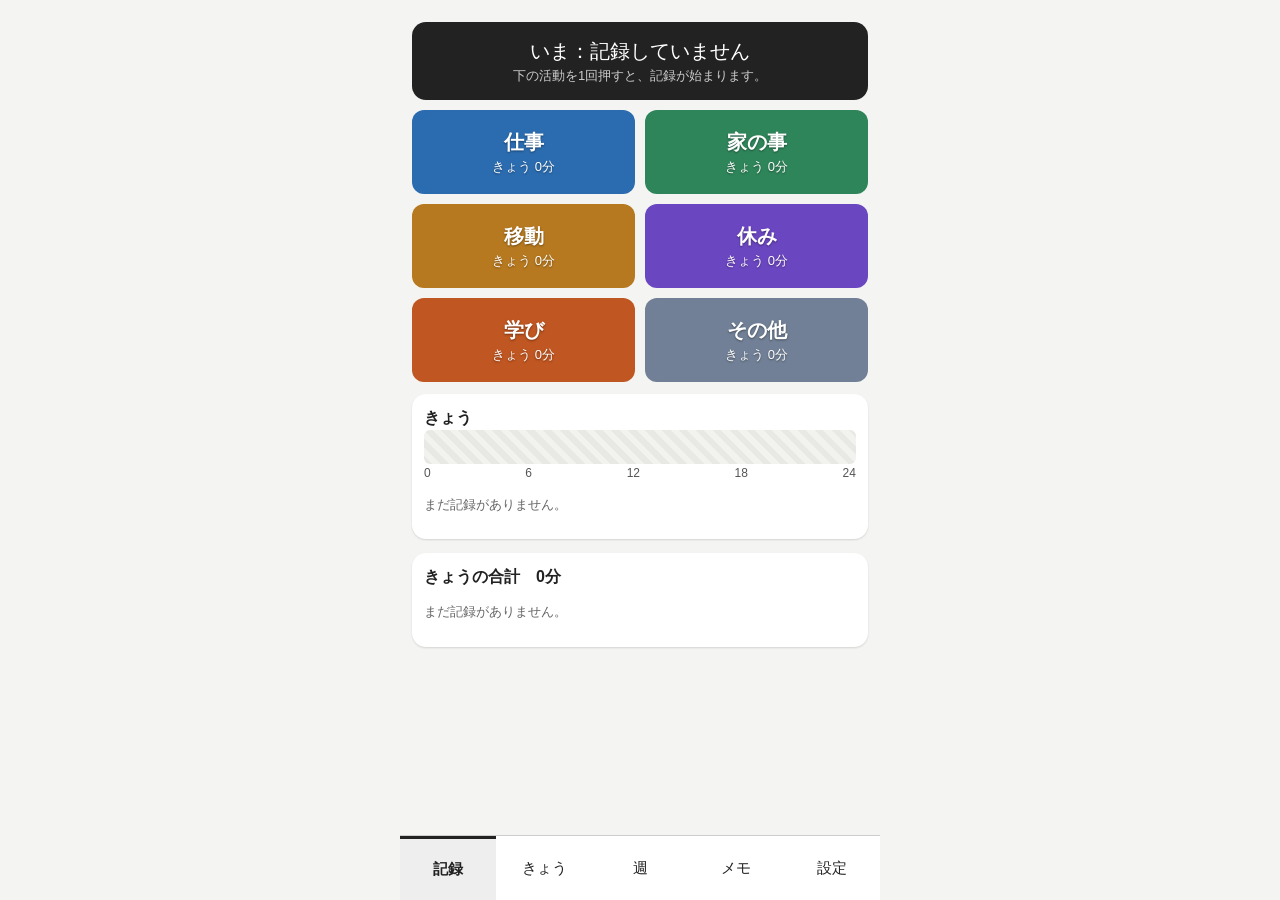
==== jikan/index.html @ c3a6380f "Add files via upload" ====
<!doctype html>
<html lang="ja"><head><meta charset="utf-8">
<meta name="viewport" content="width=device-width,initial-scale=1,viewport-fit=cover">
<title>時間の記録</title>
<link rel="manifest" href="manifest.webmanifest"><meta name="theme-color" content="#222222"><link rel="icon" href="icon.svg" type="image/svg+xml"><link rel="apple-touch-icon" href="icon-192.png"><meta name="apple-mobile-web-app-capable" content="yes"><meta name="mobile-web-app-capable" content="yes">
<style>
*{box-sizing:border-box}
body{margin:0;font:16px/1.5 -apple-system,"Hiragino Sans",sans-serif;background:#f4f4f2;color:#222}
#app{max-width:480px;margin:0 auto;min-height:100vh;padding:12px 12px 100px}
h2{font-size:18px;margin:8px 0}
.card{background:#fff;border-radius:14px;padding:12px;margin:10px 0;box-shadow:0 1px 2px #0002}
.now{background:#222;color:#fff;border-radius:14px;padding:14px;margin:10px 0;text-align:center}
.now .big{font-size:40px;font-variant-numeric:tabular-nums;font-weight:700;letter-spacing:1px}
.now .nm{font-size:20px}
.grid{display:grid;grid-template-columns:1fr 1fr;gap:10px}
button{font:inherit;min-height:48px;border:0;border-radius:12px;padding:8px 12px;background:#e4e4e0;color:#222}
.act{min-height:84px;font-size:20px;font-weight:700;color:#fff;border:4px solid transparent;text-shadow:0 1px 2px #0006}
.act.on{border-color:#222;outline:3px solid #fff;outline-offset:-7px}
.act small{display:block;font-size:13px;font-weight:400}
.stop{background:#c0392b;color:#fff;font-weight:700;width:100%;margin-top:8px}
.chip{display:inline-block;width:14px;height:14px;border-radius:4px;vertical-align:-2px;margin-right:6px}
.tabs{position:fixed;left:0;right:0;bottom:0;background:#fff;border-top:1px solid #ccc;display:flex;max-width:480px;margin:0 auto}
.tabs button{flex:1;border-radius:0;background:none;min-height:64px;font-size:15px;padding-bottom:max(8px,env(safe-area-inset-bottom))}
.tabs button.cur{font-weight:700;border-top:3px solid #222;background:#eee}
input,textarea,select{font:inherit;width:100%;padding:10px;border:1px solid #aaa;border-radius:10px;background:#fff}
textarea{min-height:110px}
.bar24{position:relative;height:34px;background:repeating-linear-gradient(45deg,#e8e8e4,#e8e8e4 6px,#f2f2ef 6px,#f2f2ef 12px);border-radius:6px;overflow:hidden}
.bar24 i{position:absolute;top:0;bottom:0}
.ticks{display:flex;justify-content:space-between;font-size:12px;color:#555}
.row{display:flex;align-items:center;gap:8px;margin:6px 0;font-size:15px}
.row .nm{width:84px;flex:none}
.row .tr{flex:1;background:#eee;height:16px;border-radius:4px}
.row .tr b{display:block;height:100%;border-radius:4px}
.row .tm{width:104px;white-space:nowrap;text-align:right;flex:none;font-variant-numeric:tabular-nums}
.week{display:flex;gap:6px;align-items:flex-end;height:180px}
.week .d{flex:1;display:flex;flex-direction:column;justify-content:flex-end;height:100%;text-align:center;font-size:12px}
.week .st{display:flex;flex-direction:column-reverse;border-radius:4px;overflow:hidden}
.item{padding:8px 0;border-bottom:1px solid #eee;font-size:15px}
.item .n{color:#555;font-size:14px}
.warn{background:#fff3cd;border:1px solid #e0b000;border-radius:12px;padding:10px;margin:10px 0}
.alarm{background:#c0392b;color:#fff;border-radius:12px;padding:12px;margin:10px 0;font-weight:700}
.sm{min-height:44px;font-size:15px;padding:8px 14px}
.flex{display:flex;gap:8px;align-items:center}
.muted{color:#666;font-size:13px}
</style></head><body><div id="app"></div>
<script>
/* ===== 計算（純粋関数）：ここから ===== */
var COLORS=['#2b6cb0','#2f855a','#b7791f','#6b46c1','#c05621','#718096','#b83280','#0987a0'];
function dayStart(ms){var d=new Date(ms);return new Date(d.getFullYear(),d.getMonth(),d.getDate()).getTime();}
function dayEnd(ms){var d=new Date(ms);return new Date(d.getFullYear(),d.getMonth(),d.getDate()+1).getTime();}
function running(st){for(var i=0;i<st.entries.length;i++)if(st.entries[i].end==null)return st.entries[i];return null;}
function uid(){return Math.random().toString(36).slice(2,9);}
/* 押した時：動いているものがあれば止める。同じ活動なら止めるだけ。違えば切り替える */
function pressAct(st,actId,now){
  var r=running(st);
  if(r){r.end=Math.max(now,r.start);st.timer=null;}
  if(r&&r.act===actId)return st;
  st.entries.push({id:uid(),act:actId,start:now,end:null,note:''});
  return st;
}
function stopNow(st,now){var r=running(st);if(r){r.end=Math.max(now,r.start);}st.timer=null;return st;}
/* ある日の範囲[ds,de)に切り取った長さ（動いている物は now まで） */
function clipMs(e,ds,de,now){var s=Math.max(e.start,ds),t=Math.min(e.end==null?now:e.end,de,now);return Math.max(0,t-s);}
function totalsForDay(entries,ds,now){var de=dayEnd(ds),o={};entries.forEach(function(e){var m=clipMs(e,ds,de,now);if(m>0)o[e.act]=(o[e.act]||0)+m;});return o;}
function segsForDay(entries,ds,now){var de=dayEnd(ds),a=[];entries.forEach(function(e){var s=Math.max(e.start,ds),t=Math.min(e.end==null?now:e.end,de,now);if(t>s)a.push({act:e.act,s:s,t:t,id:e.id});});return a;}
/* 直す：終わり>始まり・未来にしない・ほかの記録と重ならない */
function validateEdit(entries,id,start,end,now){
  if(!(start>=0)||!(end>=0))return '時刻が読めません';
  if(end<=start)return '終わりは、始まりより後にしてください';
  if(end>now)return '未来の時刻にはできません';
  for(var i=0;i<entries.length;i++){var e=entries[i];if(e.id===id)continue;var s2=e.start,t2=e.end==null?now:e.end;if(start<t2&&end>s2)return 'ほかの記録と重なっています';}
  return null;
}
function fmtHMS(ms){ms=Math.max(0,Math.floor(ms/1000));var h=Math.floor(ms/3600),m=Math.floor(ms%3600/60),s=ms%60;return p2(h)+':'+p2(m)+':'+p2(s);}
function p2(n){return (n<10?'0':'')+n;}
function fmtHM(ms){var m=Math.floor(ms/60000),h=Math.floor(m/60);return h>0?h+'時間'+p2(m%60)+'分':m+'分';}
function csvEsc(s){s=String(s==null?'':s);return /[",\n]/.test(s)?'"'+s.replace(/"/g,'""')+'"':s;}
function backupText(st,now){return JSON.stringify({app:'jikan_no_kiroku',version:1,savedAt:now,data:st});}
function parseBackup(text){var j;try{j=JSON.parse(text);}catch(e){return{ok:false,error:'ファイルが読めません'};}
  var d=j&&j.app==='jikan_no_kiroku'?j.data:null;if(!d||!Array.isArray(d.acts)||!Array.isArray(d.entries))return{ok:false,error:'この控えの形ではありません'};
  for(var i=0;i<d.entries.length;i++){var e=d.entries[i];if(!e||typeof e.start!=='number'||!(e.end==null||typeof e.end==='number')||typeof e.act!=='string')return{ok:false,error:'記録の中に読めない行があります'};}
  for(var k=0;k<d.acts.length;k++){if(!d.acts[k]||typeof d.acts[k].id!=='string'||typeof d.acts[k].name!=='string')return{ok:false,error:'活動の中に読めない行があります'};}
  return{ok:true,state:{acts:d.acts,entries:d.entries,dayNotes:d.dayNotes&&typeof d.dayNotes==='object'?d.dayNotes:{},timer:null}};}
/* 時間が来ているか。来ていれば、何分前かを返す（画面を閉じて戻った時用） */
function timerDue(st,now){if(!st.timer||now<st.timer.fireAt)return null;return{lateMin:Math.floor((now-st.timer.fireAt)/60000)};}
function topN(tot,n){return Object.keys(tot).sort(function(a,b){return tot[b]-tot[a];}).slice(0,n);}
/* ===== 計算：ここまで ===== */

if(typeof document!=='undefined'){
var demo=/[?&]demo=1/.test(location.search);
var KEY=demo?'jikan_demo_v1':'jikan_v1';
var DEF_ACTS=[['仕事',0],['家の事',1],['移動',2],['休み',3],['学び',4],['その他',5]].map(function(a,i){return{id:'a'+i,name:a[0],color:COLORS[a[1]]};});
var st,tab='main',editId=null,delAsk=false,alarm=false,alarmMsg='',pendingBk=null,memoDay=null,setMsg='',csvText='';
function load(){try{var j=JSON.parse(localStorage.getItem(KEY));if(j&&j.acts&&j.entries){j.dayNotes=j.dayNotes||{};return j;}}catch(e){}return null;}
function save(){try{localStorage.setItem(KEY,JSON.stringify(st));}catch(e){}}
function makeDemo(){
  var now=Date.now(),s={acts:JSON.parse(JSON.stringify(DEF_ACTS)),entries:[],dayNotes:{},timer:null};
  var plan=[[6.5,7.3,'a2'],[7.3,8,'a1'],[8,12,'a0'],[12,12.7,'a3'],[12.7,17.5,'a0'],[17.5,18.3,'a2'],[18.3,19.5,'a1'],[19.5,20.3,'a4'],[20.3,21.5,'a3'],[21.5,22,'a5']];
  for(var d=6;d>=0;d--){var ds=dayStart(now-d*86400000+(d>0?3600000:0));
    plan.forEach(function(p,i){var sh=p[0]+((d*7+i*3)%5)*0.05,eh=p[1];var a=new Date(ds);var s0=new Date(a.getFullYear(),a.getMonth(),a.getDate(),0,Math.round(sh*60)).getTime(),e0=new Date(a.getFullYear(),a.getMonth(),a.getDate(),0,Math.round(eh*60)).getTime();
      if(s0>=now)return;var ent={id:uid(),act:p[2],start:s0,end:e0,note:''};
      if(p[2]==='a4')ent.note='英語の動画';if(p[2]==='a0'&&i===2)ent.note='午前の作業';
      if(e0>=now){ent.end=null;}s.entries.push(ent);});}
  s.dayNotes[ymd(now)]='見本のメモ：夜は早めに休む。';return s;}
function ymd(ms){var d=new Date(ms);return d.getFullYear()+'-'+p2(d.getMonth()+1)+'-'+p2(d.getDate());}
function act(id){for(var i=0;i<st.acts.length;i++)if(st.acts[i].id===id)return st.acts[i];return{id:id,name:'（消した活動）',color:'#999'};}
function esc(s){return String(s==null?'':s).replace(/[&<>"']/g,function(c){return{'&':'&amp;','<':'&lt;','>':'&gt;','"':'&quot;',"'":'&#39;'}[c];});}
function hm(ms){var d=new Date(ms);return p2(d.getHours())+':'+p2(d.getMinutes());}
function dtl(ms){var d=new Date(ms);return ymd(ms)+'T'+hm(ms);}

function rowsHtml(tot){var ids=Object.keys(tot).sort(function(a,b){return tot[b]-tot[a];});if(!ids.length)return '<p class="muted">まだ記録がありません。</p>';var mx=tot[ids[0]];
  return ids.map(function(id){var a=act(id);return '<div class="row"><span class="nm"><i class="chip" style="background:'+a.color+'"></i>'+esc(a.name)+'</span><span class="tr"><b style="width:'+Math.max(2,tot[id]/mx*100)+'%;background:'+a.color+'"></b></span><span class="tm">'+fmtHM(tot[id])+'</span></div>';}).join('');}

function barHtml(segs,ds,span){return '<div class="bar24">'+segs.map(function(g){return '<i style="left:'+(g.s-ds)/span*100+'%;width:'+(g.t-g.s)/span*100+'%;background:'+act(g.act).color+'"></i>';}).join('')+'</div><div class="ticks"><span>0</span><span>6</span><span>12</span><span>18</span><span>24</span></div>';}
function miniToday(now,ds,tot){var segs=segsForDay(st.entries,ds,now),ids=topN(tot,3),mx=ids.length?tot[ids[0]]:1;
  return '<div class="card" style="margin-top:12px"><b>きょう</b>'+barHtml(segs,ds,dayEnd(ds)-ds)+(ids.length?ids.map(function(id){var a=act(id);return '<div class="row"><span class="nm"><i class="chip" style="background:'+a.color+'"></i>'+esc(a.name)+'</span><span class="tr"><b style="width:'+Math.max(2,tot[id]/mx*100)+'%;background:'+a.color+'"></b></span><span class="tm">'+fmtHM(tot[id])+'</span></div>';}).join(''):'<p class="muted">まだ記録がありません。</p>')+'</div>';}
function vMain(now){
  var r=running(st),h='';
  if(alarm)h+='<div class="alarm">'+(alarmMsg||'知らせの時間です。')+'<button class="sm" data-do="ack">とじる</button></div>';

  var ds=dayStart(now),tot=totalsForDay(st.entries,ds,now);
  var GH='<div class="grid">'+st.acts.map(function(a){var on=r&&r.act===a.id,t=tot[a.id]||0;return '<button class="act'+(on?' on':'')+'" style="background:'+a.color+'" data-do="press" data-id="'+a.id+'">'+esc(a.name)+(on?' ●':'')+'<small>きょう '+fmtHM(t)+'</small></button>';}).join('')+'</div>';
  if(r){var a=act(r.act);
    h+='<div class="now"><div class="nm">いま：'+esc(a.name)+'</div><div class="big" id="clock">'+fmtHMS(now-r.start)+'</div><div class="muted" style="color:#ccc">'+hm(r.start)+' から</div><button class="stop" data-do="stop">止める</button></div>';
    if(now-r.start>8*3600000)h+='<div class="warn"><b>まだ動いています。いつ終わりましたか？</b><input id="fend" type="datetime-local" value="'+dtl(now)+'" style="margin:8px 0"><div id="ferr" style="color:#c0392b"></div><button class="sm" data-do="fixend" data-id="'+r.id+'" style="background:#222;color:#fff">この時刻で止める</button> <button class="sm" data-do="edit" data-id="'+r.id+'">くわしく直す</button></div>';
  }else h+='<div class="now"><div class="nm">いま：記録していません</div><div class="muted" style="color:#ccc">下の活動を1回押すと、記録が始まります。</div></div>';
  h+=GH+miniToday(now,ds,tot);
  if(r){
    h+='<div class="card"><b>ひとこと</b><input id="enote" maxlength="80" value="'+esc(r.note)+'" placeholder="いまの記録に1行のメモ"></div>';
    h+='<div class="card"><b>タイマー</b>'+(st.timer&&st.timer.entryId===r.id?'<p>'+hm(st.timer.fireAt)+' に知らせます（あと '+fmtHM(st.timer.fireAt-now)+'） <button class="sm" data-do="tclear">やめる</button></p>':'<p class="muted">◯分たったら知らせる</p>')+
      '<div class="flex"><button class="sm" data-do="tset" data-m="15">15分</button><button class="sm" data-do="tset" data-m="25">25分</button><button class="sm" data-do="tset" data-m="50">50分</button></div><div class="flex" style="margin-top:8px"><input id="tmin" type="number" min="1" max="600" inputmode="numeric" placeholder="分" style="width:90px"><button class="sm" data-do="tcustom">分で知らせる</button></div></div>';
  }
  var sum=0;for(var k in tot)sum+=tot[k];
  h+='<div class="card" style="margin-top:14px"><b>きょうの合計　'+fmtHM(sum)+'</b>'+rowsHtml(tot)+'</div>';return h;}

function vToday(now){
  var ds=dayStart(now),tot=totalsForDay(st.entries,ds,now),segs=segsForDay(st.entries,ds,now),span=dayEnd(ds)-ds;
  var h='<h2>きょう　'+ymd(now)+'</h2><div class="card"><div class="bar24">'+segs.map(function(g){return '<i style="left:'+(g.s-ds)/span*100+'%;width:'+(g.t-g.s)/span*100+'%;background:'+act(g.act).color+'" title="'+esc(act(g.act).name)+'"></i>';}).join('')+'</div><div class="ticks"><span>0</span><span>6</span><span>12</span><span>18</span><span>24</span></div><p class="muted">しま模様の所＝記録なし</p>';
  var rec=0;for(var k in tot)rec+=tot[k];var passed=now-ds;
  h+=rowsHtml(tot)+'<div class="row"><span class="nm"><i class="chip" style="background:#ddd"></i>記録なし</span><span class="tr"></span><span class="tm">'+fmtHM(Math.max(0,passed-rec))+'</span></div></div>';
  var dn=st.dayNotes[ymd(now)];if(dn)h+='<div class="card"><b>きょうのメモ</b><div>'+esc(dn).replace(/\n/g,'<br>')+'</div></div>';
  var list=st.entries.filter(function(e){return clipMs(e,ds,dayEnd(ds),now)>0||(e.end==null&&e.start<dayEnd(ds));}).sort(function(a,b){return a.start-b.start;});
  h+='<div class="card"><b>きょうの記録（時刻の順）</b>'+(list.length?list.map(function(e){var a=act(e.act);return '<div class="item"><i class="chip" style="background:'+a.color+'"></i><b>'+esc(a.name)+'</b>　'+hm(e.start)+'〜'+(e.end==null?'いま':hm(e.end))+'　'+fmtHM((e.end==null?now:e.end)-e.start)+(e.note?'<div class="n">メモ：'+esc(e.note)+'</div>':'')+' <button class="sm" data-do="edit" data-id="'+e.id+'">直す</button></div>';}).join(''):'<p class="muted">まだありません。</p>')+'</div>';
  return h;}

function vWeek(now){
  var days=[],mx=3600000,all={};
  for(var i=6;i>=0;i--){var ds=dayStart(dayStart(now)-i*86400000+43200000);var t=totalsForDay(st.entries,ds,now),s=0;for(var k in t){s+=t[k];all[k]=(all[k]||0)+t[k];}mx=Math.max(mx,s);days.push({ds:ds,t:t,s:s});}
  var h='<h2>この7日間</h2><div class="card"><div class="week">'+days.map(function(d){var segs=st.acts.map(function(a){var v=d.t[a.id]||0;return v?'<div style="height:'+(v/mx*130)+'px;background:'+a.color+'" title="'+esc(a.name)+'"></div>':'';}).join('');
    var w=['日','月','火','水','木','金','土'][new Date(d.ds).getDay()];return '<div class="d"><div>'+(d.s?Math.round(d.s/360000)/10+'h':'-')+'</div><div class="st">'+segs+'</div><div>'+w+'</div></div>';}).join('')+'</div></div>';
  var sum=0;for(var k2 in all)sum+=all[k2];
  h+='<div class="card"><b>7日の合計　'+fmtHM(sum)+'</b>'+rowsHtml(all)+'</div>';return h;}

function vMemo(now){
  if(!memoDay)memoDay=dayStart(now);var key=ymd(memoDay);
  return '<h2>日ごとのメモ</h2><div class="card"><div class="flex"><button class="sm" data-do="mprev">◀</button><b style="flex:1;text-align:center">'+key+(memoDay===dayStart(now)?'（きょう）':'')+'</b><button class="sm" data-do="mnext">▶</button></div><textarea id="dmemo" placeholder="この日の自由なメモ">'+esc(st.dayNotes[key]||'')+'</textarea><p class="muted">入力した字は、この端末の中に自動で残ります。</p></div>'+
   '<div class="card"><b>この日の記録のメモ</b>'+(function(){var l=st.entries.filter(function(e){return e.note&&e.start>=memoDay&&e.start<dayEnd(memoDay);}).sort(function(a,b){return a.start-b.start;});return l.length?l.map(function(e){return '<div class="item">'+hm(e.start)+' '+esc(act(e.act).name)+'<div class="n">'+esc(e.note)+'</div></div>';}).join(''):'<p class="muted">ありません。</p>';})()+'</div>';}

function vSet(now){
  var h='<h2>設定</h2><div class="card"><b>活動の名前と色</b>'+st.acts.map(function(a){return '<div class="flex" style="margin:6px 0"><input type="color" data-col="'+a.id+'" value="'+a.color+'" style="width:56px;padding:2px;height:44px"><input data-nm="'+a.id+'" maxlength="8" value="'+esc(a.name)+'"></div>';}).join('')+
   (st.acts.length<8?'<button data-do="addact">活動を足す</button>':'<p class="muted">8つまでです。</p>')+'</div>';
  h+='<div class="card"><b>書き出し（CSV）</b><div class="flex" style="margin-top:6px"><button class="sm" data-do="csv1">きょう</button><button class="sm" data-do="csv2">全部</button></div>'+(csvText?'<textarea id="csvbox" readonly>'+esc(csvText)+'</textarea><div class="flex" style="margin-top:6px"><button class="sm" data-do="csvfile">ファイルで保存</button><button class="sm" data-do="csvcopy">写す</button></div>':'')+'<p class="muted">'+esc(setMsg)+'</p></div>';
  h+='<div class="card"><b>控え（消えない為に）</b><p class="muted">全部を1つのファイルにします。週に1度くらい書き出してください。</p><div class="flex"><button class="sm" data-do="bk">控えを書き出す</button><button class="sm" data-do="bkpick">控えから戻す</button></div><input id="bkfile" type="file" accept=".json,application/json" style="display:none">'+(pendingBk?'<div class="warn"><b>いまの記録を、この控えで置き換えます。よいですか？</b><br><button class="sm" data-do="bkgo" style="background:#c0392b;color:#fff">置き換える</button> <button class="sm" data-do="bkno">やめる</button></div>':'')+'</div>';
  h+='<div class="card muted">記録はこの端末の中だけに残ります。外には送りません。'+(demo?'<br>いまは見本のデータです（本物の記録は別に持っています）。':'')+'</div>';return h;}

function vEdit(now){
  var e=null;st.entries.forEach(function(x){if(x.id===editId)e=x;});if(!e){editId=null;return '';}
  var end=e.end==null?now:e.end;
  return '<h2>記録を直す</h2><div class="card"><div>'+esc(act(e.act).name)+'</div><label>活動<select id="eact">'+st.acts.map(function(a){return '<option value="'+a.id+'"'+(a.id===e.act?' selected':'')+'>'+esc(a.name)+'</option>';}).join('')+'</select></label>'+
   '<label>始まり<input id="est" type="datetime-local" value="'+dtl(e.start)+'"></label><label>終わり'+(e.end==null?'（動いています。直すと止まります）':'')+'<input id="een" type="datetime-local" value="'+dtl(end)+'"></label><label>メモ<input id="eno" maxlength="80" value="'+esc(e.note)+'"></label><p id="eerr" style="color:#c0392b"></p>'+
   '<div class="flex"><button data-do="esave" style="flex:1;background:#222;color:#fff">保存</button><button data-do="ecancel" style="flex:1">もどる</button></div><div style="margin-top:12px">'+(delAsk?'<b>本当に消しますか？</b> <button class="sm" data-do="edel" style="background:#c0392b;color:#fff">消す</button> <button class="sm" data-do="edelno">やめる</button>':'<button class="sm" data-do="edelask">この記録を消す</button>')+'</div></div>';}

function render(){
  var now=Date.now(),a=document.getElementById('app');
  var body=editId?vEdit(now):(tab==='main'?vMain(now):tab==='today'?vToday(now):tab==='week'?vWeek(now):tab==='memo'?vMemo(now):vSet(now));
  var tabs=[['main','記録'],['today','きょう'],['week','週'],['memo','メモ'],['set','設定']];
  a.innerHTML=body+'<div class="tabs">'+tabs.map(function(t){return '<button data-do="tab" data-id="'+t[0]+'" class="'+(tab===t[0]&&!editId?'cur':'')+'">'+t[1]+'</button>';}).join('')+'</div>';}

function download(name,text,type){try{var b=new Blob([text],{type:type+';charset=utf-8'}),u=URL.createObjectURL(b),a=document.createElement('a');a.href=u;a.download=name;document.body.appendChild(a);a.click();document.body.removeChild(a);setTimeout(function(){URL.revokeObjectURL(u);},2000);}catch(e){setMsg='保存できませんでした。';}}
document.addEventListener('change',function(ev){var t=ev.target;if(t.id==='bkfile'&&t.files&&t.files[0]){var rd=new FileReader();rd.onload=function(){var pr=parseBackup(String(rd.result));if(pr.ok){pendingBk=String(rd.result);setMsg='';}else{pendingBk=null;setMsg=pr.error;}render();};rd.readAsText(t.files[0]);}});
function notify(msg){try{if('Notification' in window&&Notification.permission==='granted'){if(navigator.serviceWorker&&navigator.serviceWorker.ready){navigator.serviceWorker.ready.then(function(reg){reg.showNotification('時間の記録',{body:msg,tag:'jikan'});}).catch(function(){new Notification('時間の記録',{body:msg});});}else new Notification('時間の記録',{body:msg});}}catch(e){}}
function beep(){try{var c=new (window.AudioContext||window.webkitAudioContext)(),o=c.createOscillator();o.connect(c.destination);o.frequency.value=880;o.start();setTimeout(function(){o.stop();},600);}catch(e){}}
function csvFor(from,to,now){var rows=['日付,開始,終了,活動,分,メモ'];st.entries.slice().sort(function(a,b){return a.start-b.start;}).forEach(function(e){if(e.start<from||e.start>=to)return;var en=e.end==null?now:e.end;rows.push([ymd(e.start),hm(e.start),e.end==null?'':hm(e.end),act(e.act).name,Math.round((en-e.start)/60000),e.note].map(csvEsc).join(','));});return rows.join('\n');}
function setTimer(m){var r=running(st);if(!r||!(m>=1))return;st.timer={entryId:r.id,fireAt:Date.now()+m*60000};save();try{if('Notification' in window&&Notification.permission==='default')Notification.requestPermission();}catch(e){}render();}

document.addEventListener('click',function(ev){
  var b=ev.target.closest('[data-do]');if(!b)return;var d=b.dataset.do,id=b.dataset.id,now=Date.now();
  if(d==='tab'){tab=id;editId=null;delAsk=false;}
  else if(d==='press'){pressAct(st,id,now);save();}
  else if(d==='stop'){stopNow(st,now);save();}
  else if(d==='ack'){alarm=false;alarmMsg='';}
  else if(d==='fixend'){var rr=running(st),en2=new Date(document.getElementById('fend').value).getTime(),er2=rr?validateEdit(st.entries,rr.id,rr.start,en2,now):'';if(er2){document.getElementById('ferr').textContent=er2;return;}if(rr){rr.end=en2;st.timer=null;save();}}
  else if(d==='bk'){download('jikan_kiroku_hikae_'+ymd(now)+'.json',backupText(st,now),'application/json');setMsg='控えを書き出しました。';}
  else if(d==='csvfile'){download('jikan_kiroku_'+ymd(now)+'.csv','\ufeff'+csvText,'text/csv');setMsg='ファイルにしました。';}
  else if(d==='bkpick'){document.getElementById('bkfile').click();return;}
  else if(d==='bkgo'){var pr=parseBackup(pendingBk);if(pr.ok){st=pr.state;save();setMsg='控えから戻しました。';}else setMsg=pr.error;pendingBk=null;}
  else if(d==='bkno'){pendingBk=null;setMsg='';}
  else if(d==='tset'){setTimer(+b.dataset.m);return;}
  else if(d==='tcustom'){var v=parseInt(document.getElementById('tmin').value,10);if(v>=1&&v<=600){setTimer(v);return;}}
  else if(d==='tclear'){st.timer=null;save();}
  else if(d==='edit'){editId=id;delAsk=false;}
  else if(d==='ecancel'){editId=null;delAsk=false;}
  else if(d==='edelask'){delAsk=true;}else if(d==='edelno'){delAsk=false;}
  else if(d==='edel'){st.entries=st.entries.filter(function(e){return e.id!==editId;});if(st.timer&&st.timer.entryId===editId)st.timer=null;editId=null;delAsk=false;save();}
  else if(d==='esave'){var e=null;st.entries.forEach(function(x){if(x.id===editId)e=x;});var s=new Date(document.getElementById('est').value).getTime(),en=new Date(document.getElementById('een').value).getTime();
    var er=validateEdit(st.entries,editId,s,en,now);if(er){document.getElementById('eerr').textContent=er;return;}
    e.start=s;e.end=en;e.act=document.getElementById('eact').value;e.note=document.getElementById('eno').value;if(st.timer&&st.timer.entryId===e.id)st.timer=null;editId=null;save();}
  else if(d==='mprev'){memoDay=dayStart(memoDay-43200000);}else if(d==='mnext'){if(dayEnd(memoDay)<=now)memoDay=dayEnd(memoDay);}
  else if(d==='addact'){st.acts.push({id:'a'+uid(),name:'新しい活動',color:COLORS[st.acts.length%COLORS.length]});save();}
  else if(d==='csv1'||d==='csv2'){csvText=d==='csv1'?csvFor(dayStart(now),dayEnd(now),now):csvFor(0,Infinity,now);setMsg='';}
  else if(d==='csvcopy'){var t=document.getElementById('csvbox');t.select();var ok=false;try{ok=document.execCommand('copy');}catch(e){}if(!ok&&navigator.clipboard)navigator.clipboard.writeText(csvText);setMsg='写しました（うまくいかない時は、枠の字を選んで写してください）。';}
  render();});
document.addEventListener('input',function(ev){var t=ev.target;
  if(t.id==='enote'){var r=running(st);if(r){r.note=t.value;save();}}
  else if(t.id==='dmemo'){var k=ymd(memoDay);if(t.value)st.dayNotes[k]=t.value;else delete st.dayNotes[k];save();}
  else if(t.dataset.nm){st.acts.forEach(function(a){if(a.id===t.dataset.nm)a.name=t.value||'名前なし';});save();}
  else if(t.dataset.col){st.acts.forEach(function(a){if(a.id===t.dataset.col)a.color=t.value;});save();}});

var tq=location.search.match(/[?&]tab=(main|today|week|memo|set)/);if(tq)tab=tq[1];
st=load();if(!st){st=demo?makeDemo():{acts:JSON.parse(JSON.stringify(DEF_ACTS)),entries:[],dayNotes:{},timer:null};save();}
render();
function checkDue(){var now=Date.now(),du=timerDue(st,now);if(!du)return;st.timer=null;alarm=true;alarmMsg=du.lateMin>=1?du.lateMin+'分前に時間が来ていました。':'知らせの時間です。';save();if(du.lateMin<1)beep();notify(alarmMsg);render();}
checkDue();
setInterval(function(){var now=Date.now(),c=document.getElementById('clock'),r=running(st);
  if(c&&r)c.textContent=fmtHMS(now-r.start);
  checkDue();},1000);
document.addEventListener('visibilitychange',function(){if(!document.hidden)checkDue();});
}
if(typeof module!=='undefined')module.exports={dayStart:dayStart,dayEnd:dayEnd,pressAct:pressAct,stopNow:stopNow,totalsForDay:totalsForDay,validateEdit:validateEdit,running:running,fmtHM:fmtHM,fmtHMS:fmtHMS,csvEsc:csvEsc,backupText:backupText,parseBackup:parseBackup,timerDue:timerDue,topN:topN};
if(typeof navigator!=='undefined'&&navigator.serviceWorker&&/^https?:/.test(location.protocol)){navigator.serviceWorker.register('sw.js').catch(function(){});}
</script></body></html>
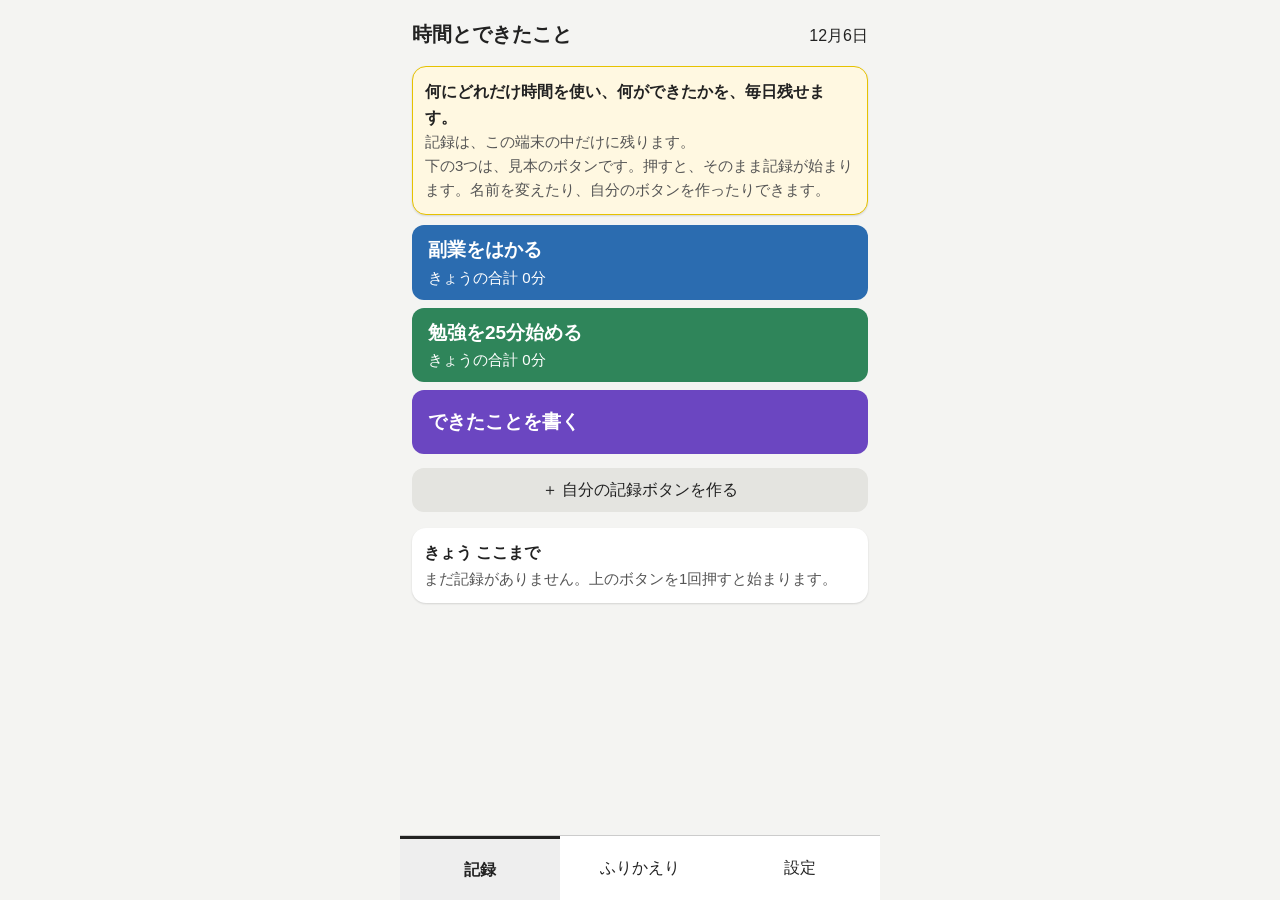
==== commit 84f04a32: "Add files via upload" ====
--- a/jikan/index.html
+++ b/jikan/index.html
@@ -1,231 +1,272 @@
 <!doctype html>
 <html lang="ja"><head><meta charset="utf-8">
 <meta name="viewport" content="width=device-width,initial-scale=1,viewport-fit=cover">
-<title>時間の記録</title>
+<title>時間とできたこと</title>
 <link rel="manifest" href="manifest.webmanifest"><meta name="theme-color" content="#222222"><link rel="icon" href="icon.svg" type="image/svg+xml"><link rel="apple-touch-icon" href="icon-192.png"><meta name="apple-mobile-web-app-capable" content="yes"><meta name="mobile-web-app-capable" content="yes">
 <style>
 *{box-sizing:border-box}
-body{margin:0;font:16px/1.5 -apple-system,"Hiragino Sans",sans-serif;background:#f4f4f2;color:#222}
-#app{max-width:480px;margin:0 auto;min-height:100vh;padding:12px 12px 100px}
-h2{font-size:18px;margin:8px 0}
+body{margin:0;font:16px/1.6 -apple-system,"Hiragino Sans",sans-serif;background:#f4f4f2;color:#222}
+#app{max-width:480px;margin:0 auto;min-height:100vh;padding:12px 12px 110px}
+h1{font-size:20px;margin:6px 0}h2{font-size:18px;margin:8px 0}
 .card{background:#fff;border-radius:14px;padding:12px;margin:10px 0;box-shadow:0 1px 2px #0002}
-.now{background:#222;color:#fff;border-radius:14px;padding:14px;margin:10px 0;text-align:center}
-.now .big{font-size:40px;font-variant-numeric:tabular-nums;font-weight:700;letter-spacing:1px}
-.now .nm{font-size:20px}
-.grid{display:grid;grid-template-columns:1fr 1fr;gap:10px}
-button{font:inherit;min-height:48px;border:0;border-radius:12px;padding:8px 12px;background:#e4e4e0;color:#222}
-.act{min-height:84px;font-size:20px;font-weight:700;color:#fff;border:4px solid transparent;text-shadow:0 1px 2px #0006}
-.act.on{border-color:#222;outline:3px solid #fff;outline-offset:-7px}
-.act small{display:block;font-size:13px;font-weight:400}
-.stop{background:#c0392b;color:#fff;font-weight:700;width:100%;margin-top:8px}
-.chip{display:inline-block;width:14px;height:14px;border-radius:4px;vertical-align:-2px;margin-right:6px}
+.intro{background:#fff8e1;border:1px solid #e6c200}
+.top{display:flex;justify-content:space-between;align-items:baseline}
+.nowbox{background:#222;color:#fff;border-radius:14px;padding:12px;margin:10px 0}
+.nowbox .big{font-size:36px;font-weight:700;font-variant-numeric:tabular-nums}
+button{font:inherit;min-height:48px;border:0;border-radius:12px;padding:8px 14px;background:#e4e4e0;color:#222}
+.big-b{display:block;width:100%;min-height:64px;font-size:19px;font-weight:700;margin:8px 0;color:#fff;text-align:left;padding:10px 16px}
+.t-span{background:#2b6cb0}.t-fixed{background:#2f855a}.t-count{background:#8a5a0a}.t-note{background:#6b46c1}
+.big-b small{display:block;font-weight:400;font-size:15px}
+.big-b.run{background:#c0392b}
+.sm{min-height:44px}
+.makebar{position:fixed;left:0;right:0;bottom:72px;max-width:480px;margin:0 auto;background:#fff;border-top:2px solid #222;padding:8px 12px;box-shadow:0 -2px 6px #0002}
 .tabs{position:fixed;left:0;right:0;bottom:0;background:#fff;border-top:1px solid #ccc;display:flex;max-width:480px;margin:0 auto}
-.tabs button{flex:1;border-radius:0;background:none;min-height:64px;font-size:15px;padding-bottom:max(8px,env(safe-area-inset-bottom))}
+.tabs button{flex:1;border-radius:0;background:none;min-height:64px;font-size:16px;white-space:nowrap;padding:8px 2px max(8px,env(safe-area-inset-bottom))}
 .tabs button.cur{font-weight:700;border-top:3px solid #222;background:#eee}
-input,textarea,select{font:inherit;width:100%;padding:10px;border:1px solid #aaa;border-radius:10px;background:#fff}
-textarea{min-height:110px}
-.bar24{position:relative;height:34px;background:repeating-linear-gradient(45deg,#e8e8e4,#e8e8e4 6px,#f2f2ef 6px,#f2f2ef 12px);border-radius:6px;overflow:hidden}
-.bar24 i{position:absolute;top:0;bottom:0}
-.ticks{display:flex;justify-content:space-between;font-size:12px;color:#555}
-.row{display:flex;align-items:center;gap:8px;margin:6px 0;font-size:15px}
-.row .nm{width:84px;flex:none}
-.row .tr{flex:1;background:#eee;height:16px;border-radius:4px}
-.row .tr b{display:block;height:100%;border-radius:4px}
-.row .tm{width:104px;white-space:nowrap;text-align:right;flex:none;font-variant-numeric:tabular-nums}
-.week{display:flex;gap:6px;align-items:flex-end;height:180px}
-.week .d{flex:1;display:flex;flex-direction:column;justify-content:flex-end;height:100%;text-align:center;font-size:12px}
-.week .st{display:flex;flex-direction:column-reverse;border-radius:4px;overflow:hidden}
-.item{padding:8px 0;border-bottom:1px solid #eee;font-size:15px}
-.item .n{color:#555;font-size:14px}
+input,textarea,select{font:inherit;width:100%;padding:10px;border:1px solid #888;border-radius:10px;background:#fff;min-height:48px}
+label{display:block;margin:8px 0;font-weight:600}
+.opt{display:flex;gap:10px;align-items:flex-start;padding:10px;border:2px solid #ccc;border-radius:12px;margin:8px 0;font-weight:400}
+.opt.on{border-color:#222;background:#f0f0ee}.opt input{width:24px;min-width:24px;height:24px;min-height:24px;flex:none;margin-top:4px}
+.opt b{display:block}.muted{color:#555;font-size:15px}
+.row{display:flex;justify-content:space-between;gap:8px;padding:6px 0;border-bottom:1px solid #eee}
+.row .sm{flex:none;white-space:nowrap;min-width:56px}
+.flex{display:flex;gap:8px;align-items:center;flex-wrap:wrap}
+.alarm{background:#c0392b;color:#fff;border-radius:12px;padding:12px;margin:10px 0;font-weight:700}
 .warn{background:#fff3cd;border:1px solid #e0b000;border-radius:12px;padding:10px;margin:10px 0}
-.alarm{background:#c0392b;color:#fff;border-radius:12px;padding:12px;margin:10px 0;font-weight:700}
-.sm{min-height:44px;font-size:15px;padding:8px 14px}
-.flex{display:flex;gap:8px;align-items:center}
-.muted{color:#666;font-size:13px}
 </style></head><body><div id="app"></div>
 <script>
-/* ===== 計算（純粋関数）：ここから ===== */
-var COLORS=['#2b6cb0','#2f855a','#b7791f','#6b46c1','#c05621','#718096','#b83280','#0987a0'];
+/* ===== 計算（純粋関数）ここから ===== */
+var TYPES={span:'使った時間をはかる',fixed:'決めた時間をはかる',count:'回数を数える',note:'できたことを書く'};
+var EXAMPLE={span:'副業',fixed:'勉強',count:'解いた問題',note:'できたこと'};
+function uid(){return Math.random().toString(36).slice(2,9);}
+function p2(n){return (n<10?'0':'')+n;}
 function dayStart(ms){var d=new Date(ms);return new Date(d.getFullYear(),d.getMonth(),d.getDate()).getTime();}
 function dayEnd(ms){var d=new Date(ms);return new Date(d.getFullYear(),d.getMonth(),d.getDate()+1).getTime();}
-function running(st){for(var i=0;i<st.entries.length;i++)if(st.entries[i].end==null)return st.entries[i];return null;}
-function uid(){return Math.random().toString(36).slice(2,9);}
-/* 押した時：動いているものがあれば止める。同じ活動なら止めるだけ。違えば切り替える */
-function pressAct(st,actId,now){
-  var r=running(st);
-  if(r){r.end=Math.max(now,r.start);st.timer=null;}
-  if(r&&r.act===actId)return st;
-  st.entries.push({id:uid(),act:actId,start:now,end:null,note:''});
-  return st;
-}
-function stopNow(st,now){var r=running(st);if(r){r.end=Math.max(now,r.start);}st.timer=null;return st;}
-/* ある日の範囲[ds,de)に切り取った長さ（動いている物は now まで） */
+function ymd(ms){var d=new Date(ms);return d.getFullYear()+'-'+p2(d.getMonth()+1)+'-'+p2(d.getDate());}
+function fmtHMS(ms){ms=Math.max(0,Math.floor(ms/1000));return p2(Math.floor(ms/3600))+':'+p2(Math.floor(ms%3600/60))+':'+p2(ms%60);}
+function fmtHM(ms){var m=Math.floor(ms/60000),h=Math.floor(m/60);return h>0?h+'時間'+p2(m%60)+'分':m+'分';}
+function newState(){return{v:3,kinds:[{id:'k1',type:'span',name:'副業',hidden:false},{id:'k2',type:'fixed',name:'勉強',minutes:25,hidden:false},{id:'k3',type:'note',name:'できたこと',hidden:false}],entries:[],counts:[],notes:[]};}
+function unitOf(k){return (k&&k.unit)||'回';}
+function cleanUnit(u){u=String(u==null?'':u).trim();return u?u.slice(0,4):'回';}
+function previewLabel(type,name,minutes){name=String(name||'').trim()||'（名前）';if(type==='fixed')return name+'を'+(parseInt(minutes,10)||'◯')+'分始める';if(type==='count')return name+'　＋1';if(type==='note')return name+'を書く';return name+'をはかる';}
+function setMinutes(st,id,m){m=parseInt(m,10);if(!(m>=1&&m<=240))return false;var ok=false;st.kinds.forEach(function(k){if(k.id===id&&k.type==='fixed'){k.minutes=m;ok=true;}});return ok;}
+function setUnit(st,id,u){var ok=false;st.kinds.forEach(function(k){if(k.id===id&&k.type==='count'){k.unit=cleanUnit(u);ok=true;}});return ok;}
+function fixedLens(st,kindId,ds,now){var de=dayEnd(ds),o=[];st.entries.forEach(function(e){if(e.kind===kindId&&e.full&&e.end>=ds&&e.end<de)o.push(Math.round((e.end-e.start)/60000));});return o;}
+function fixedLine(st,k,ds,now,v){if(!v||v.ms<60000&&!v.times)return '';var L=fixedLens(st,k.id,ds,now);if(!L.length)return fmtHM(v.ms);var same=L.every(function(x){return x===L[0];});return (same?L[0]+'分 × '+L.length+'回':L.length+'回')+'（計'+fmtHM(v.ms)+'）';}
+function addKind(st,type,name,minutes,unit){name=String(name||'').trim();if(!TYPES[type])return'種類を選んでください';if(!name)return'名前を入れてください';if(name.length>12)return'名前は12字までです';
+  if(type==='fixed'){minutes=parseInt(minutes,10);if(!(minutes>=1&&minutes<=240))return'長さは1〜240分で入れてください';}
+  var k={id:'k'+uid(),type:type,name:name,hidden:false};if(type==='fixed')k.minutes=minutes;if(type==='count')k.unit=cleanUnit(unit);st.kinds.push(k);return null;}
+function kindOf(st,id){for(var i=0;i<st.kinds.length;i++)if(st.kinds[i].id===id)return st.kinds[i];return{id:id,type:'span',name:'（消した記録）'};}
+function runningEntry(st){for(var i=0;i<st.entries.length;i++)if(st.entries[i].end==null)return st.entries[i];return null;}
+/* はかる物を押す。動いている物があれば先に終える。同じ物なら終えるだけ。返り値＝終えた記録（なければ null） */
+function pressTimed(st,kindId,now){var r=runningEntry(st),ended=null;
+  if(r){r.end=Math.max(now,r.start);r.full=false;ended=r;}
+  if(r&&r.kind===kindId)return{ended:ended,started:null};
+  var k=kindOf(st,kindId),e={id:uid(),kind:kindId,start:now,end:null,full:false};if(k.type==='fixed')e.planned=k.minutes;
+  st.entries.push(e);return{ended:ended,started:e};}
+/* 決めた時間が過ぎていれば、決めた長さで終えた事にする。返り値＝{entry,lateMin} か null */
+function finishDue(st,now){var r=runningEntry(st);if(!r||!r.planned)return null;var due=r.start+r.planned*60000;if(now<due)return null;r.end=due;r.full=true;return{entry:r,lateMin:Math.floor((now-due)/60000)};}
+function pressCount(st,kindId,now){st.counts.push({id:uid(),kind:kindId,at:now});}
+function undoCount(st,kindId,now){for(var i=st.counts.length-1;i>=0;i--){if(st.counts[i].kind===kindId){if(now-st.counts[i].at<=60000){st.counts.splice(i,1);return true;}return false;}}return false;}
+function addNote(st,text,now,kindId,entryId){text=String(text||'').trim();if(!text)return false;st.notes.push({id:uid(),at:now,text:text.slice(0,200),kind:kindId||null,entry:entryId||null});return true;}
 function clipMs(e,ds,de,now){var s=Math.max(e.start,ds),t=Math.min(e.end==null?now:e.end,de,now);return Math.max(0,t-s);}
-function totalsForDay(entries,ds,now){var de=dayEnd(ds),o={};entries.forEach(function(e){var m=clipMs(e,ds,de,now);if(m>0)o[e.act]=(o[e.act]||0)+m;});return o;}
-function segsForDay(entries,ds,now){var de=dayEnd(ds),a=[];entries.forEach(function(e){var s=Math.max(e.start,ds),t=Math.min(e.end==null?now:e.end,de,now);if(t>s)a.push({act:e.act,s:s,t:t,id:e.id});});return a;}
-/* 直す：終わり>始まり・未来にしない・ほかの記録と重ならない */
-function validateEdit(entries,id,start,end,now){
-  if(!(start>=0)||!(end>=0))return '時刻が読めません';
-  if(end<=start)return '終わりは、始まりより後にしてください';
-  if(end>now)return '未来の時刻にはできません';
-  for(var i=0;i<entries.length;i++){var e=entries[i];if(e.id===id)continue;var s2=e.start,t2=e.end==null?now:e.end;if(start<t2&&end>s2)return 'ほかの記録と重なっています';}
-  return null;
-}
-function fmtHMS(ms){ms=Math.max(0,Math.floor(ms/1000));var h=Math.floor(ms/3600),m=Math.floor(ms%3600/60),s=ms%60;return p2(h)+':'+p2(m)+':'+p2(s);}
-function p2(n){return (n<10?'0':'')+n;}
-function fmtHM(ms){var m=Math.floor(ms/60000),h=Math.floor(m/60);return h>0?h+'時間'+p2(m%60)+'分':m+'分';}
+/* ある日の、記録ごとの 時間・回数(決めた時間を終えた回)・数えた回数 */
+function dayTotals(st,ds,now){var de=dayEnd(ds),o={};function g(k){return o[k]||(o[k]={ms:0,times:0,count:0});}
+  st.entries.forEach(function(e){var m=clipMs(e,ds,de,now);if(m>0)g(e.kind).ms+=m;if(e.full&&e.end>=ds&&e.end<de)g(e.kind).times++;});
+  st.counts.forEach(function(c){if(c.at>=ds&&c.at<de)g(c.kind).count++;});return o;}
+function daySummary(st,ds,now){var t=dayTotals(st,ds,now),parts=[],ids=Object.keys(t);
+  ids.forEach(function(id){var k=kindOf(st,id),v=t[id];if(k.type==='span'&&v.ms>=60000)parts.push(k.name+fmtHM(v.ms));
+    else if(k.type==='fixed'&&v.ms>=60000)parts.push(k.name+fmtHM(v.ms)+(v.times?'（'+v.times+'回）':''));
+    else if(k.type==='count'&&v.count)parts.push(k.name+v.count+unitOf(k));});
+  var n=st.notes.filter(function(x){return x.at>=ds&&x.at<dayEnd(ds);}).length;
+  if(n)parts.push('できたこと'+n+'つ');return parts.length?parts.join('・'):'';}
+/* 週：記録ごとに 日数・合計・回数 */
+function weekTotals(st,endDs,now){var o={};for(var i=6;i>=0;i--){var ds=dayStart(dayStart(endDs)-i*86400000+43200000),t=dayTotals(st,ds,now);
+  Object.keys(t).forEach(function(k){var v=t[k],a=o[k]||(o[k]={days:0,ms:0,times:0,count:0});if(v.ms>0||v.count>0)a.days++;a.ms+=v.ms;a.times+=v.times;a.count+=v.count;});}return o;}
+/* v2 の状態 {acts,entries,dayNotes,timer} を v3 の形へ写す（v2 は読むだけ） */
+function migrateV2(v2){var st={v:3,kinds:[],entries:[],counts:[],notes:[]},seen={};
+  (v2.acts||[]).forEach(function(a){st.kinds.push({id:'k'+a.id,type:'span',name:String(a.name||'名前なし'),hidden:false});seen['k'+a.id]=1;});
+  st.kinds.push({id:'kn',type:'note',name:'できたこと',hidden:false});
+  (v2.entries||[]).forEach(function(e){var kid='k'+e.act;if(!seen[kid]){st.kinds.push({id:kid,type:'span',name:'（消した活動）',hidden:true});seen[kid]=1;}
+    st.entries.push({id:e.id,kind:kid,start:e.start,end:e.end==null?null:e.end,full:false});
+    if(e.note)st.notes.push({id:'n'+e.id,at:e.start,text:String(e.note),kind:kid,entry:e.id});});
+  var dn=v2.dayNotes||{};Object.keys(dn).forEach(function(d){var p=d.split('-');if(p.length===3&&dn[d])st.notes.push({id:'d'+d,at:new Date(+p[0],+p[1]-1,+p[2],12,0).getTime(),text:String(dn[d]),kind:null,entry:null});});
+  return st;}
+function backupText(st,now){return JSON.stringify({app:'jikan_v3',version:3,savedAt:now,data:st});}
+function sid(x){return String(x==null?'':x).replace(/[^A-Za-z0-9_-]/g,'_').slice(0,40)||'_';}
+function num(x,def){return typeof x==='number'&&isFinite(x)?x:def;}
+/* 読んだ字を、決まりの形にそろえる（名前12字・呼び方4字・長さ1〜240・種類は4つのうち・id は英数字のみ） */
+function sanitize(d){var o={v:3,kinds:[],entries:[],counts:[],notes:[]};
+  (d.kinds||[]).forEach(function(k){if(!k||typeof k!=='object')return;var t=TYPES[k.type]?k.type:'span',n={id:sid(k.id),type:t,name:String(k.name==null?'':k.name).trim().slice(0,12)||'名前なし',hidden:!!k.hidden};
+    if(t==='fixed'){var m=parseInt(k.minutes,10);n.minutes=(m>=1&&m<=240)?m:25;}if(t==='count')n.unit=cleanUnit(k.unit);o.kinds.push(n);});
+  (d.entries||[]).forEach(function(e){if(!e||typeof e.start!=='number')return;var n={id:sid(e.id),kind:sid(e.kind),start:e.start,end:typeof e.end==='number'?e.end:null,full:!!e.full};var p=parseInt(e.planned,10);if(p>=1&&p<=240)n.planned=p;o.entries.push(n);});
+  (d.counts||[]).forEach(function(c){if(!c||typeof c.at!=='number')return;o.counts.push({id:sid(c.id),kind:sid(c.kind),at:c.at});});
+  (d.notes||[]).forEach(function(n){if(!n||typeof n.at!=='number')return;o.notes.push({id:sid(n.id),at:n.at,text:String(n.text==null?'':n.text).slice(0,200),kind:n.kind?sid(n.kind):null,entry:n.entry?sid(n.entry):null});});
+  return o;}
+function validV3(d){return d&&Array.isArray(d.kinds)&&Array.isArray(d.entries)&&Array.isArray(d.counts)&&Array.isArray(d.notes)&&d.entries.every(function(e){return e&&typeof e.start==='number'&&typeof e.kind==='string';});}
+function parseBackup(text){var j;try{j=JSON.parse(text);}catch(e){return{ok:false,error:'ファイルが読めません'};}
+  if(j&&j.app==='jikan_v3'&&validV3(j.data))return{ok:true,state:sanitize(j.data),from:'v3'};
+  if(j&&j.app==='jikan_no_kiroku'&&j.data&&Array.isArray(j.data.acts)&&Array.isArray(j.data.entries)&&j.data.entries.every(function(e){return e&&typeof e.start==='number'&&typeof e.act==='string';}))return{ok:true,state:sanitize(migrateV2(j.data)),from:'v2'};
+  return{ok:false,error:'この控えの形ではありません'};}
+function validateEntryEdit(st,id,start,end,now){if(!(start>=0)||!(end>=0))return'時刻が読めません';if(end<=start)return'終わりは、始まりより後にしてください';if(end>now)return'未来の時刻にはできません';
+  for(var i=0;i<st.entries.length;i++){var e=st.entries[i];if(e.id===id)continue;var t2=e.end==null?now:e.end;if(start<t2&&end>e.start)return'ほかの記録と重なっています';}return null;}
+function deleteEntry(st,id){st.entries=st.entries.filter(function(e){return e.id!==id;});st.notes.forEach(function(n){if(n.entry===id)n.entry=null;});}
+function moveKind(st,id,dir){var i=-1;st.kinds.forEach(function(k,j){if(k.id===id)i=j;});var j2=i+dir;if(i<0||j2<0||j2>=st.kinds.length)return false;var t=st.kinds[i];st.kinds[i]=st.kinds[j2];st.kinds[j2]=t;return true;}
 function csvEsc(s){s=String(s==null?'':s);return /[",\n]/.test(s)?'"'+s.replace(/"/g,'""')+'"':s;}
-function backupText(st,now){return JSON.stringify({app:'jikan_no_kiroku',version:1,savedAt:now,data:st});}
-function parseBackup(text){var j;try{j=JSON.parse(text);}catch(e){return{ok:false,error:'ファイルが読めません'};}
-  var d=j&&j.app==='jikan_no_kiroku'?j.data:null;if(!d||!Array.isArray(d.acts)||!Array.isArray(d.entries))return{ok:false,error:'この控えの形ではありません'};
-  for(var i=0;i<d.entries.length;i++){var e=d.entries[i];if(!e||typeof e.start!=='number'||!(e.end==null||typeof e.end==='number')||typeof e.act!=='string')return{ok:false,error:'記録の中に読めない行があります'};}
-  for(var k=0;k<d.acts.length;k++){if(!d.acts[k]||typeof d.acts[k].id!=='string'||typeof d.acts[k].name!=='string')return{ok:false,error:'活動の中に読めない行があります'};}
-  return{ok:true,state:{acts:d.acts,entries:d.entries,dayNotes:d.dayNotes&&typeof d.dayNotes==='object'?d.dayNotes:{},timer:null}};}
-/* 時間が来ているか。来ていれば、何分前かを返す（画面を閉じて戻った時用） */
-function timerDue(st,now){if(!st.timer||now<st.timer.fireAt)return null;return{lateMin:Math.floor((now-st.timer.fireAt)/60000)};}
-function topN(tot,n){return Object.keys(tot).sort(function(a,b){return tot[b]-tot[a];}).slice(0,n);}
-/* ===== 計算：ここまで ===== */
-
+function csvFor(st,from,to,now){var rows=[];function hmm(ms){var d=new Date(ms);return p2(d.getHours())+':'+p2(d.getMinutes());}
+  st.entries.forEach(function(e){if(e.start>=from&&e.start<to){var k=kindOf(st,e.kind);rows.push([e.start,ymd(e.start),hmm(e.start),k.name,'時間',e.end==null?'':hmm(e.end),Math.round(((e.end==null?now:e.end)-e.start)/60000),e.full?'決めた時間を終えた':'']);}});
+  st.counts.forEach(function(c){if(c.at>=from&&c.at<to)rows.push([c.at,ymd(c.at),hmm(c.at),kindOf(st,c.kind).name,'回数','',1,'']);});
+  st.notes.forEach(function(n){if(n.at>=from&&n.at<to)rows.push([n.at,ymd(n.at),hmm(n.at),n.kind?kindOf(st,n.kind).name:'そのほか','できたこと','','',n.text]);});
+  rows.sort(function(a,b){return a[0]-b[0];});
+  return ['日付,時刻,記録,種類,終わり,分または回,メモ'].concat(rows.map(function(r){return [r[1],r[2],r[3],r[4],r[5],r[6],r[7]].map(csvEsc).join(',');})).join('\n');}
+function mainKinds(st){return st.kinds.filter(function(k){return !k.hidden;});}
+function btnLabel(st,k,now){var r=runningEntry(st);
+  if(k.type==='note')return k.name+'を書く';
+  if(k.type==='count')return k.name+'　＋1';
+  var verb=k.type==='fixed'?k.name+'を'+k.minutes+'分始める':k.name+'をはかる';
+  if(r&&r.kind===k.id)return k.name+'を終える';
+  if(r)return kindOf(st,r.kind).name+'を終えて、'+verb;
+  return verb;}
+/* ===== 計算ここまで ===== */
 if(typeof document!=='undefined'){
-var demo=/[?&]demo=1/.test(location.search);
-var KEY=demo?'jikan_demo_v1':'jikan_v1';
-var DEF_ACTS=[['仕事',0],['家の事',1],['移動',2],['休み',3],['学び',4],['その他',5]].map(function(a,i){return{id:'a'+i,name:a[0],color:COLORS[a[1]]};});
-var st,tab='main',editId=null,delAsk=false,alarm=false,alarmMsg='',pendingBk=null,memoDay=null,setMsg='',csvText='';
-function load(){try{var j=JSON.parse(localStorage.getItem(KEY));if(j&&j.acts&&j.entries){j.dayNotes=j.dayNotes||{};return j;}}catch(e){}return null;}
+var demo=/[?&]demo=1/.test(location.search),KEY=demo?'jikan_v3_demo':'jikan_v3';
+var st,tab='rec',sub=null,addType='span',pend=null,alarmMsg='',more=false,setMsg='',pendingBk=null,addName='副業',addMin='25',addUnit='',revMode='day',revDay=null,ntext='',showList=false,edit=null,delAsk=false,csvText='';
+if(/[?&]mode=week/.test(location.search))revMode='week';
+var aq=location.search.match(/[?&]addtype=(span|fixed|count|note)/);if(aq){sub='add';addType=aq[1];addName=EXAMPLE[addType];}
+var an=location.search.match(/[?&]addname=([^&]*)/);if(an)addName=decodeURIComponent(an[1]);var am=location.search.match(/[?&]addmin=(\d+)/);if(am)addMin=am[1];
+var tq=location.search.match(/[?&]tab=(rec|rev|set)/);if(tq)tab=tq[1];var sq=location.search.match(/[?&]sub=(add|note)/);if(sq)sub=sq[1];
 function save(){try{localStorage.setItem(KEY,JSON.stringify(st));}catch(e){}}
-function makeDemo(){
-  var now=Date.now(),s={acts:JSON.parse(JSON.stringify(DEF_ACTS)),entries:[],dayNotes:{},timer:null};
-  var plan=[[6.5,7.3,'a2'],[7.3,8,'a1'],[8,12,'a0'],[12,12.7,'a3'],[12.7,17.5,'a0'],[17.5,18.3,'a2'],[18.3,19.5,'a1'],[19.5,20.3,'a4'],[20.3,21.5,'a3'],[21.5,22,'a5']];
-  for(var d=6;d>=0;d--){var ds=dayStart(now-d*86400000+(d>0?3600000:0));
-    plan.forEach(function(p,i){var sh=p[0]+((d*7+i*3)%5)*0.05,eh=p[1];var a=new Date(ds);var s0=new Date(a.getFullYear(),a.getMonth(),a.getDate(),0,Math.round(sh*60)).getTime(),e0=new Date(a.getFullYear(),a.getMonth(),a.getDate(),0,Math.round(eh*60)).getTime();
-      if(s0>=now)return;var ent={id:uid(),act:p[2],start:s0,end:e0,note:''};
-      if(p[2]==='a4')ent.note='英語の動画';if(p[2]==='a0'&&i===2)ent.note='午前の作業';
-      if(e0>=now){ent.end=null;}s.entries.push(ent);});}
-  s.dayNotes[ymd(now)]='見本のメモ：夜は早めに休む。';return s;}
-function ymd(ms){var d=new Date(ms);return d.getFullYear()+'-'+p2(d.getMonth()+1)+'-'+p2(d.getDate());}
-function act(id){for(var i=0;i<st.acts.length;i++)if(st.acts[i].id===id)return st.acts[i];return{id:id,name:'（消した活動）',color:'#999'};}
+function load(){try{var j=JSON.parse(localStorage.getItem(KEY));if(validV3(j))return sanitize(j);}catch(e){}return null;}
+function loadV2(){try{var j=JSON.parse(localStorage.getItem('jikan_v1'));if(j&&Array.isArray(j.acts)&&Array.isArray(j.entries))return sanitize(migrateV2(j));}catch(e){}return null;}
+function makeDemo(){var now=Date.now(),s=newState();s.kinds.push({id:'k4',type:'count',name:'解いた問題',unit:'問',hidden:false});
+  function mk(back,h,m){var d=new Date(dayStart(now)-back*86400000+43200000);return new Date(d.getFullYear(),d.getMonth(),d.getDate(),h,m).getTime();}
+  function E(k,a,b,full,pl){if(a>=now)return;var e={id:uid(),kind:k,start:a,end:Math.min(b,now),full:full&&b<=now};if(pl)e.planned=pl;s.entries.push(e);return e;}
+  function N(at,t,k){if(at<now)s.notes.push({id:uid(),at:at,text:t,kind:k,entry:null});}
+  function C(at){if(at<now)s.counts.push({id:uid(),kind:'k4',at:at});}
+  E('k1',mk(0,7,0),mk(0,7,45));N(mk(0,7,46),'見積もりを1件送った','k1');
+  E('k2',mk(0,8,0),mk(0,8,25),true,25);E('k2',mk(0,12,0),mk(0,12,25),true,25);N(mk(0,12,26),'第3章を読み終えた','k2');
+  C(mk(0,8,30));C(mk(0,8,31));C(mk(0,12,30));
+  [1,2].forEach(function(d){E('k1',mk(d,20,0),mk(d,20,50));N(mk(d,20,51),'ページの文を直した','k1');E('k2',mk(d,21,0),mk(d,21,25),true,25);C(mk(d,21,30));C(mk(d,21,31));});
+  s.entries.push({id:uid(),kind:'k1',start:now-18*60000,end:null,full:false});return s;}
 function esc(s){return String(s==null?'':s).replace(/[&<>"']/g,function(c){return{'&':'&amp;','<':'&lt;','>':'&gt;','"':'&quot;',"'":'&#39;'}[c];});}
 function hm(ms){var d=new Date(ms);return p2(d.getHours())+':'+p2(d.getMinutes());}
+function dstr(ms){var d=new Date(ms);return (d.getMonth()+1)+'月'+d.getDate()+'日';}
+var INTRO='<div class="card intro"><b>何にどれだけ時間を使い、何ができたかを、毎日残せます。</b><div class="muted">記録は、この端末の中だけに残ります。</div><div class="muted">下の3つは、見本のボタンです。押すと、そのまま記録が始まります。名前を変えたり、自分のボタンを作ったりできます。</div></div>';
+
+function subText(k,t){var r=runningEntry(st),inc=r&&r.kind===k.id?'（今回を含む）':'';if(k.type==='count')return 'きょうの合計 '+t.count+unitOf(k);if(k.type==='fixed'||k.type==='span')return 'きょうの合計 '+fmtHM(t.ms)+(k.type==='fixed'&&t.times?'（'+t.times+'回）':'')+inc;return '';}
+function vRec(now){
+  var r=runningEntry(st),h='',ds=dayStart(now),ks=mainKinds(st),top=ks.slice(0,4),rest=ks.slice(4);
+  h+='<div class="top"><h1>時間とできたこと</h1><span>'+dstr(now)+'</span></div>';
+  if(alarmMsg)h+='<div class="alarm">'+esc(alarmMsg)+' <button class="sm" data-do="ack">とじる</button></div>';
+  var empty=!st.entries.length&&!st.counts.length&&!st.notes.length;if(empty)h+=INTRO;
+  if(r){var rk=kindOf(st,r.kind);h+='<div class="nowbox"><div>'+esc(rk.name)+(r.planned?'（'+r.planned+'分）':'')+'をはかっています</div><div class="muted" style="color:#ddd;margin-top:6px">今回</div><div class="big" id="clock">'+fmtHMS(now-r.start)+'</div><div class="muted" style="color:#ccc">'+hm(r.start)+' から</div></div>';
+    if(now-r.start>8*3600000)h+='<div class="warn"><b>まだ動いています。いつ終わりましたか？</b><input id="fend" aria-label="終わった時刻" type="datetime-local" value="'+dtl(now)+'" style="margin:8px 0"><button class="sm" data-do="fixend" style="background:#222;color:#fff">この時刻で終える</button></div>';}
+  if(pend){h+='<div class="card"><b>'+esc(pend.title)+'</b><textarea id="ntext" aria-label="できたことの文" maxlength="200" placeholder="例：見積もりを1件送った" style="min-height:80px">'+esc(ntext)+'</textarea><div class="flex" style="margin-top:8px"><button class="sm" data-do="notego" style="background:#222;color:#fff">書く</button><button class="sm" data-do="noteskip">'+(pend.skip?'飛ばす':'やめる')+'</button></div></div>';}
+  top.forEach(function(k){var run=r&&r.kind===k.id,t=dayTotals(st,ds,now)[k.id]||{ms:0,times:0,count:0},sub2='';
+    sub2=subText(k,t);
+    h+='<button class="big-b t-'+k.type+(run?' run':'')+'" data-do="press" data-id="'+k.id+'">'+esc(btnLabel(st,k,now))+(sub2?'<small data-live="'+k.id+'">'+esc(sub2)+'</small>':'')+'</button>';
+    if(k.type==='count'&&t.count)h+='<button class="sm" data-do="undo" data-id="'+k.id+'">いまの＋1を取り消す</button>';});
+  if(rest.length){h+='<div class="card"><b>ほかの記録</b>'+rest.map(function(k){return '<button class="big-b t-'+k.type+'" style="min-height:52px;font-size:17px" data-do="press" data-id="'+k.id+'">'+esc(btnLabel(st,k,now))+'</button>';}).join('')+'</div>';}
+  h+='<button class="sm" data-do="gotoadd" style="width:100%;margin:6px 0">＋ 自分の記録ボタンを作る</button>';
+  h+='<div class="card"><b>きょう ここまで</b><div>'+(esc(daySummary(st,ds,now))||'<span class="muted">まだ記録がありません。上のボタンを1回押すと始まります。</span>')+'</div></div>';
+  return h;}
+
 function dtl(ms){var d=new Date(ms);return ymd(ms)+'T'+hm(ms);}
-
-function rowsHtml(tot){var ids=Object.keys(tot).sort(function(a,b){return tot[b]-tot[a];});if(!ids.length)return '<p class="muted">まだ記録がありません。</p>';var mx=tot[ids[0]];
-  return ids.map(function(id){var a=act(id);return '<div class="row"><span class="nm"><i class="chip" style="background:'+a.color+'"></i>'+esc(a.name)+'</span><span class="tr"><b style="width:'+Math.max(2,tot[id]/mx*100)+'%;background:'+a.color+'"></b></span><span class="tm">'+fmtHM(tot[id])+'</span></div>';}).join('');}
-
-function barHtml(segs,ds,span){return '<div class="bar24">'+segs.map(function(g){return '<i style="left:'+(g.s-ds)/span*100+'%;width:'+(g.t-g.s)/span*100+'%;background:'+act(g.act).color+'"></i>';}).join('')+'</div><div class="ticks"><span>0</span><span>6</span><span>12</span><span>18</span><span>24</span></div>';}
-function miniToday(now,ds,tot){var segs=segsForDay(st.entries,ds,now),ids=topN(tot,3),mx=ids.length?tot[ids[0]]:1;
-  return '<div class="card" style="margin-top:12px"><b>きょう</b>'+barHtml(segs,ds,dayEnd(ds)-ds)+(ids.length?ids.map(function(id){var a=act(id);return '<div class="row"><span class="nm"><i class="chip" style="background:'+a.color+'"></i>'+esc(a.name)+'</span><span class="tr"><b style="width:'+Math.max(2,tot[id]/mx*100)+'%;background:'+a.color+'"></b></span><span class="tm">'+fmtHM(tot[id])+'</span></div>';}).join(''):'<p class="muted">まだ記録がありません。</p>')+'</div>';}
-function vMain(now){
-  var r=running(st),h='';
-  if(alarm)h+='<div class="alarm">'+(alarmMsg||'知らせの時間です。')+'<button class="sm" data-do="ack">とじる</button></div>';
-
-  var ds=dayStart(now),tot=totalsForDay(st.entries,ds,now);
-  var GH='<div class="grid">'+st.acts.map(function(a){var on=r&&r.act===a.id,t=tot[a.id]||0;return '<button class="act'+(on?' on':'')+'" style="background:'+a.color+'" data-do="press" data-id="'+a.id+'">'+esc(a.name)+(on?' ●':'')+'<small>きょう '+fmtHM(t)+'</small></button>';}).join('')+'</div>';
-  if(r){var a=act(r.act);
-    h+='<div class="now"><div class="nm">いま：'+esc(a.name)+'</div><div class="big" id="clock">'+fmtHMS(now-r.start)+'</div><div class="muted" style="color:#ccc">'+hm(r.start)+' から</div><button class="stop" data-do="stop">止める</button></div>';
-    if(now-r.start>8*3600000)h+='<div class="warn"><b>まだ動いています。いつ終わりましたか？</b><input id="fend" type="datetime-local" value="'+dtl(now)+'" style="margin:8px 0"><div id="ferr" style="color:#c0392b"></div><button class="sm" data-do="fixend" data-id="'+r.id+'" style="background:#222;color:#fff">この時刻で止める</button> <button class="sm" data-do="edit" data-id="'+r.id+'">くわしく直す</button></div>';
-  }else h+='<div class="now"><div class="nm">いま：記録していません</div><div class="muted" style="color:#ccc">下の活動を1回押すと、記録が始まります。</div></div>';
-  h+=GH+miniToday(now,ds,tot);
-  if(r){
-    h+='<div class="card"><b>ひとこと</b><input id="enote" maxlength="80" value="'+esc(r.note)+'" placeholder="いまの記録に1行のメモ"></div>';
-    h+='<div class="card"><b>タイマー</b>'+(st.timer&&st.timer.entryId===r.id?'<p>'+hm(st.timer.fireAt)+' に知らせます（あと '+fmtHM(st.timer.fireAt-now)+'） <button class="sm" data-do="tclear">やめる</button></p>':'<p class="muted">◯分たったら知らせる</p>')+
-      '<div class="flex"><button class="sm" data-do="tset" data-m="15">15分</button><button class="sm" data-do="tset" data-m="25">25分</button><button class="sm" data-do="tset" data-m="50">50分</button></div><div class="flex" style="margin-top:8px"><input id="tmin" type="number" min="1" max="600" inputmode="numeric" placeholder="分" style="width:90px"><button class="sm" data-do="tcustom">分で知らせる</button></div></div>';
-  }
-  var sum=0;for(var k in tot)sum+=tot[k];
-  h+='<div class="card" style="margin-top:14px"><b>きょうの合計　'+fmtHM(sum)+'</b>'+rowsHtml(tot)+'</div>';return h;}
-
-function vToday(now){
-  var ds=dayStart(now),tot=totalsForDay(st.entries,ds,now),segs=segsForDay(st.entries,ds,now),span=dayEnd(ds)-ds;
-  var h='<h2>きょう　'+ymd(now)+'</h2><div class="card"><div class="bar24">'+segs.map(function(g){return '<i style="left:'+(g.s-ds)/span*100+'%;width:'+(g.t-g.s)/span*100+'%;background:'+act(g.act).color+'" title="'+esc(act(g.act).name)+'"></i>';}).join('')+'</div><div class="ticks"><span>0</span><span>6</span><span>12</span><span>18</span><span>24</span></div><p class="muted">しま模様の所＝記録なし</p>';
-  var rec=0;for(var k in tot)rec+=tot[k];var passed=now-ds;
-  h+=rowsHtml(tot)+'<div class="row"><span class="nm"><i class="chip" style="background:#ddd"></i>記録なし</span><span class="tr"></span><span class="tm">'+fmtHM(Math.max(0,passed-rec))+'</span></div></div>';
-  var dn=st.dayNotes[ymd(now)];if(dn)h+='<div class="card"><b>きょうのメモ</b><div>'+esc(dn).replace(/\n/g,'<br>')+'</div></div>';
-  var list=st.entries.filter(function(e){return clipMs(e,ds,dayEnd(ds),now)>0||(e.end==null&&e.start<dayEnd(ds));}).sort(function(a,b){return a.start-b.start;});
-  h+='<div class="card"><b>きょうの記録（時刻の順）</b>'+(list.length?list.map(function(e){var a=act(e.act);return '<div class="item"><i class="chip" style="background:'+a.color+'"></i><b>'+esc(a.name)+'</b>　'+hm(e.start)+'〜'+(e.end==null?'いま':hm(e.end))+'　'+fmtHM((e.end==null?now:e.end)-e.start)+(e.note?'<div class="n">メモ：'+esc(e.note)+'</div>':'')+' <button class="sm" data-do="edit" data-id="'+e.id+'">直す</button></div>';}).join(''):'<p class="muted">まだありません。</p>')+'</div>';
+function vAdd(){var h='<div class="flex"><button class="sm" data-do="back">‹ 戻る</button><h2>自分の記録ボタンを作る</h2></div><div class="card">';
+  var ex={span:'使った時間を、始めと終わりで残します。',fixed:'25分などを決めてはかります。終えた回数と合計の時間が残ります。',count:'押すたびに＋1。数が残ります。',note:'日付の付いた1行を書きます。'};
+  Object.keys(TYPES).forEach(function(t){var on=addType===t;h+='<label class="opt'+(on?' on':'')+'"><input type="radio" name="ty" aria-label="'+TYPES[t]+'" data-ty="'+t+'"'+(on?' checked':'')+'><span><b>'+TYPES[t]+'</b><span class="muted">'+ex[t]+'</span></span></label>';
+    if(on){h+='<div style="margin:0 0 10px 8px;padding-left:10px;border-left:4px solid #222"><label>名前<input id="kname" aria-label="記録の名前" maxlength="12" value="'+esc(addName)+'"></label>'+(t==='fixed'?'<label>何分はかる？<input id="kmin" aria-label="何分はかる" type="number" min="1" max="240" inputmode="numeric" value="'+esc(addMin)+'"></label>':'')+(t==='count'?'<label>数える物の呼び方（回・問・件・ページ など。入れなければ「回」）<input id="kunit" aria-label="数える物の呼び方" maxlength="4" value="'+esc(addUnit)+'"></label>':'')+'</div>';}});
+  h+='<div class="card" style="background:#f4f4f2"><b>記録の画面に、このボタンが足されます</b><div id="preview">'+previewHtml()+'</div></div></div><div class="makebar"><div id="kerr" style="color:#b00020" role="alert"></div>'+makeBtnHtml()+'</div><div style="height:150px"></div>';return h;}
+function makeBtnHtml(){var empty=!String(addName||'').trim(),txt=empty?'名前を入れてください':'「'+previewLabel(addType,addName,addMin)+'」ボタンを作る';
+  return '<button id="makebtn" data-do="addgo"'+(empty?' disabled':'')+' style="width:100%;min-height:56px;line-height:1.3;white-space:normal;background:'+(empty?'#777':'#222')+';color:#fff;font-weight:700">'+esc(txt)+'</button>';}
+function previewHtml(){return '<div style="border:2px dashed #666;border-radius:12px;padding:6px;opacity:.8;pointer-events:none"><span class="muted" style="font-size:13px">見本（押せません）</span><div class="big-b t-'+addType+'" style="min-height:56px;margin:8px 0">'+esc(previewLabel(addType,addName,addMin))+(addType==='count'?'<small>きょうの合計 0'+esc(cleanUnit(addUnit))+'</small>':addType==='note'?'':'<small>きょうの合計 0分</small>')+'</div></div>';}
+
+function kindRows(ids,t,nsBy){return ids.map(function(i){var k=kindOf(st,i),v=t[i],line='';
+  if(v)line=esc(k.type==='count'?v.count+unitOf(k):k.type==='fixed'?fixedLine(st,k,revDay,Date.now(),v):fmtHM(v.ms));
+  return '<div class="row"><b>'+esc(k.name)+'</b><span>'+line+'</span></div>'+(nsBy[i]||[]).map(noteLine).join('');}).join('');}
+function noteLine(n){return '<div class="row" style="padding-left:14px"><span><span class="muted" style="font-size:13px">できたこと　</span>'+hm(n.at)+'　'+esc(n.text)+'</span><button class="sm" data-do="enote" data-id="'+n.id+'" aria-label="できたことを直す：'+esc(n.text)+'">直す</button></div>';}
+function vRev(now){if(!revDay)revDay=dayStart(now);var h='<div class="top"><h2>ふりかえり</h2><span class="flex"><button class="sm" data-do="rmode" data-id="day"'+(revMode==='day'?' style="background:#222;color:#fff"':'')+'>日</button><button class="sm" data-do="rmode" data-id="week"'+(revMode==='week'?' style="background:#222;color:#fff"':'')+'>週</button></span></div>';
+  h+='<div class="flex" style="justify-content:space-between"><button class="sm" data-do="rprev" aria-label="前へ">‹</button><b>'+(revMode==='day'?dstr(revDay):dstr(revDay-6*86400000)+' 〜 '+dstr(revDay))+'</b><button class="sm" data-do="rnext" aria-label="次へ">›</button></div>';
+  if(revMode==='day'){var t=dayTotals(st,revDay,now),tot=0,ns=st.notes.filter(function(n){return n.at>=revDay&&n.at<dayEnd(revDay);}).sort(function(a,b){return a.at-b.at;}),by={},oth=[];
+    Object.keys(t).forEach(function(i){tot+=t[i].ms;});
+    ns.forEach(function(n){if(n.kind&&st.kinds.some(function(k){return k.id===n.kind&&k.type!=='note';}))(by[n.kind]=by[n.kind]||[]).push(n);else oth.push(n);});
+    var ids=st.kinds.map(function(k){return k.id;}).filter(function(i){return t[i]||by[i];});
+    if(!ids.length&&!oth.length)h+='<div class="card">この日の記録はまだありません。</div>';
+    else{h+='<div class="card"><b>記録した時間　'+fmtHM(tot)+'</b>'+kindRows(ids,t,by)+(oth.length?'<div class="row"><b>この日にできたこと</b><span></span></div>'+oth.map(noteLine).join(''):'')+'</div>';}
+    var es=st.entries.filter(function(e){return clipMs(e,revDay,dayEnd(revDay),now)>0;}).sort(function(a,b){return a.start-b.start;});
+    h+='<button class="sm" data-do="elist" style="width:100%">時刻ごとの記録を見る・直す</button>';
+    if(showList)h+='<div class="card">'+(es.length?es.map(function(e){return '<div class="row"><span>'+esc(kindOf(st,e.kind).name)+'　'+hm(e.start)+'〜'+(e.end==null?'いま':hm(e.end))+'</span><button class="sm" data-do="eent" data-id="'+e.id+'" aria-label="記録を直す：'+esc(kindOf(st,e.kind).name)+' '+hm(e.start)+'">直す</button></div>';}).join(''):'<span class="muted">この日の、時刻のある記録はありません。</span>')+'</div>';}
+  else{var w=weekTotals(st,revDay,now),ws=revDay-6*86400000,ids2=Object.keys(w);
+    h+='<div class="card"><b>記録ごと</b>'+(ids2.length?ids2.map(function(i){var k=kindOf(st,i),v=w[i];return '<div class="row"><span>'+esc(k.name)+'</span><span>'+v.days+'日・'+esc(k.type==='count'?v.count+unitOf(k):fmtHM(v.ms)+(v.times?'・'+v.times+'回':''))+'</span></div>';}).join(''):'<div class="muted">この週の記録はまだありません。</div>')+'</div>';
+    var ns2=st.notes.filter(function(n){return n.at>=ws&&n.at<dayEnd(revDay);}).sort(function(a,b){return a.at-b.at;});
+    h+='<div class="card"><b>できたこと</b>'+(ns2.length?ns2.map(function(n){return '<div class="row"><span>'+dstr(n.at)+'　'+esc(n.text)+'</span></div>';}).join(''):'<div class="muted">まだありません。</div>')+'</div>';}
   return h;}
-
-function vWeek(now){
-  var days=[],mx=3600000,all={};
-  for(var i=6;i>=0;i--){var ds=dayStart(dayStart(now)-i*86400000+43200000);var t=totalsForDay(st.entries,ds,now),s=0;for(var k in t){s+=t[k];all[k]=(all[k]||0)+t[k];}mx=Math.max(mx,s);days.push({ds:ds,t:t,s:s});}
-  var h='<h2>この7日間</h2><div class="card"><div class="week">'+days.map(function(d){var segs=st.acts.map(function(a){var v=d.t[a.id]||0;return v?'<div style="height:'+(v/mx*130)+'px;background:'+a.color+'" title="'+esc(a.name)+'"></div>':'';}).join('');
-    var w=['日','月','火','水','木','金','土'][new Date(d.ds).getDay()];return '<div class="d"><div>'+(d.s?Math.round(d.s/360000)/10+'h':'-')+'</div><div class="st">'+segs+'</div><div>'+w+'</div></div>';}).join('')+'</div></div>';
-  var sum=0;for(var k2 in all)sum+=all[k2];
-  h+='<div class="card"><b>7日の合計　'+fmtHM(sum)+'</b>'+rowsHtml(all)+'</div>';return h;}
-
-function vMemo(now){
-  if(!memoDay)memoDay=dayStart(now);var key=ymd(memoDay);
-  return '<h2>日ごとのメモ</h2><div class="card"><div class="flex"><button class="sm" data-do="mprev">◀</button><b style="flex:1;text-align:center">'+key+(memoDay===dayStart(now)?'（きょう）':'')+'</b><button class="sm" data-do="mnext">▶</button></div><textarea id="dmemo" placeholder="この日の自由なメモ">'+esc(st.dayNotes[key]||'')+'</textarea><p class="muted">入力した字は、この端末の中に自動で残ります。</p></div>'+
-   '<div class="card"><b>この日の記録のメモ</b>'+(function(){var l=st.entries.filter(function(e){return e.note&&e.start>=memoDay&&e.start<dayEnd(memoDay);}).sort(function(a,b){return a.start-b.start;});return l.length?l.map(function(e){return '<div class="item">'+hm(e.start)+' '+esc(act(e.act).name)+'<div class="n">'+esc(e.note)+'</div></div>';}).join(''):'<p class="muted">ありません。</p>';})()+'</div>';}
-
-function vSet(now){
-  var h='<h2>設定</h2><div class="card"><b>活動の名前と色</b>'+st.acts.map(function(a){return '<div class="flex" style="margin:6px 0"><input type="color" data-col="'+a.id+'" value="'+a.color+'" style="width:56px;padding:2px;height:44px"><input data-nm="'+a.id+'" maxlength="8" value="'+esc(a.name)+'"></div>';}).join('')+
-   (st.acts.length<8?'<button data-do="addact">活動を足す</button>':'<p class="muted">8つまでです。</p>')+'</div>';
-  h+='<div class="card"><b>書き出し（CSV）</b><div class="flex" style="margin-top:6px"><button class="sm" data-do="csv1">きょう</button><button class="sm" data-do="csv2">全部</button></div>'+(csvText?'<textarea id="csvbox" readonly>'+esc(csvText)+'</textarea><div class="flex" style="margin-top:6px"><button class="sm" data-do="csvfile">ファイルで保存</button><button class="sm" data-do="csvcopy">写す</button></div>':'')+'<p class="muted">'+esc(setMsg)+'</p></div>';
-  h+='<div class="card"><b>控え（消えない為に）</b><p class="muted">全部を1つのファイルにします。週に1度くらい書き出してください。</p><div class="flex"><button class="sm" data-do="bk">控えを書き出す</button><button class="sm" data-do="bkpick">控えから戻す</button></div><input id="bkfile" type="file" accept=".json,application/json" style="display:none">'+(pendingBk?'<div class="warn"><b>いまの記録を、この控えで置き換えます。よいですか？</b><br><button class="sm" data-do="bkgo" style="background:#c0392b;color:#fff">置き換える</button> <button class="sm" data-do="bkno">やめる</button></div>':'')+'</div>';
-  h+='<div class="card muted">記録はこの端末の中だけに残ります。外には送りません。'+(demo?'<br>いまは見本のデータです（本物の記録は別に持っています）。':'')+'</div>';return h;}
-
-function vEdit(now){
-  var e=null;st.entries.forEach(function(x){if(x.id===editId)e=x;});if(!e){editId=null;return '';}
-  var end=e.end==null?now:e.end;
-  return '<h2>記録を直す</h2><div class="card"><div>'+esc(act(e.act).name)+'</div><label>活動<select id="eact">'+st.acts.map(function(a){return '<option value="'+a.id+'"'+(a.id===e.act?' selected':'')+'>'+esc(a.name)+'</option>';}).join('')+'</select></label>'+
-   '<label>始まり<input id="est" type="datetime-local" value="'+dtl(e.start)+'"></label><label>終わり'+(e.end==null?'（動いています。直すと止まります）':'')+'<input id="een" type="datetime-local" value="'+dtl(end)+'"></label><label>メモ<input id="eno" maxlength="80" value="'+esc(e.note)+'"></label><p id="eerr" style="color:#c0392b"></p>'+
-   '<div class="flex"><button data-do="esave" style="flex:1;background:#222;color:#fff">保存</button><button data-do="ecancel" style="flex:1">もどる</button></div><div style="margin-top:12px">'+(delAsk?'<b>本当に消しますか？</b> <button class="sm" data-do="edel" style="background:#c0392b;color:#fff">消す</button> <button class="sm" data-do="edelno">やめる</button>':'<button class="sm" data-do="edelask">この記録を消す</button>')+'</div></div>';}
-
-function render(){
-  var now=Date.now(),a=document.getElementById('app');
-  var body=editId?vEdit(now):(tab==='main'?vMain(now):tab==='today'?vToday(now):tab==='week'?vWeek(now):tab==='memo'?vMemo(now):vSet(now));
-  var tabs=[['main','記録'],['today','きょう'],['week','週'],['memo','メモ'],['set','設定']];
-  a.innerHTML=body+'<div class="tabs">'+tabs.map(function(t){return '<button data-do="tab" data-id="'+t[0]+'" class="'+(tab===t[0]&&!editId?'cur':'')+'">'+t[1]+'</button>';}).join('')+'</div>';}
-
+function vEditE(now){var h='<div class="flex"><button class="sm" data-do="ecancel">‹ 戻る</button><h2>直す</h2></div><div class="card">';
+  if(edit.type==='note'){var n=null;st.notes.forEach(function(x){if(x.id===edit.id)n=x;});if(!n){edit=null;return '';}
+    h+='<label>できたこと<textarea id="etext" maxlength="200" aria-label="できたことの文" style="min-height:90px">'+esc(n.text)+'</textarea></label>';}
+  else{var e=null;st.entries.forEach(function(x){if(x.id===edit.id)e=x;});if(!e){edit=null;return '';}
+    h+='<label>記録<select id="ekind" aria-label="記録の名前">'+st.kinds.filter(function(k){return k.type==='span'||k.type==='fixed';}).map(function(k){return '<option value="'+k.id+'"'+(k.id===e.kind?' selected':'')+'>'+esc(k.name)+'</option>';}).join('')+'</select></label><label>始まり<input id="est" type="datetime-local" aria-label="始まりの時刻" value="'+dtl(e.start)+'"></label><label>終わり'+(e.end==null?'（いま動いています。直すと終わります）':'')+'<input id="een" type="datetime-local" aria-label="終わりの時刻" value="'+dtl(e.end==null?now:e.end)+'"></label>';}
+  h+='<div id="eerr" style="color:#b00020" role="alert"></div><div class="flex"><button data-do="esave" style="flex:1;background:#222;color:#fff">保存</button><button data-do="ecancel" style="flex:1">戻る</button></div><div style="margin-top:12px">'+(delAsk?'<b>本当に消しますか？</b> <button class="sm" data-do="edel" style="background:#c0392b;color:#fff">消す</button> <button class="sm" data-do="edelno">やめる</button>':'<button class="sm" data-do="edelask">これを消す</button>')+'</div></div>';return h;}
+function vSet(now){var h='<h2>設定</h2><div class="card"><b>この道具について</b><p>何にどれだけ時間を使い、何ができたかを、毎日残せます。記録は、この端末の中だけに残ります。</p><div class="muted">記録のしかたは4つ。使った時間をはかる（始めと終わりを残す）／決めた時間をはかる（終えた回数と合計の時間を残す）／回数を数える（押すたびに＋1）／できたことを書く（日付の付いた1行）。「記録」の画面の「自分の記録ボタンを作る」で、自分で作れます。</div></div>';
+  h+='<div class="card"><b>記録のしかた</b><div class="muted">名前はここで直せます。画面に出るのは4つまで（上から）。5つ目からは「ほかの記録」に入ります。</div>'+st.kinds.map(function(k,i){return '<div style="margin:10px 0;padding-bottom:8px;border-bottom:1px solid #eee"><input data-nm="'+k.id+'" maxlength="12" value="'+esc(k.name)+'" aria-label="記録の名前（'+TYPES[k.type]+'）"><div class="muted">'+TYPES[k.type]+(k.hidden?'・隠している':'')+'</div>'+(k.type==='fixed'?'<label>何分はかる？<input data-mn="'+k.id+'" type="number" min="1" max="240" inputmode="numeric" aria-label="'+esc(k.name)+'の長さ（分）" value="'+k.minutes+'"></label>':'')+(k.type==='count'?'<label>数える物の呼び方<input data-un="'+k.id+'" maxlength="4" aria-label="'+esc(k.name)+'の呼び方" value="'+esc(unitOf(k))+'"></label>':'')+'<div class="flex"><button class="sm" data-do="kup" data-id="'+k.id+'" aria-label="'+esc(k.name)+'を上へ"'+(i===0?' disabled':'')+'>上へ</button><button class="sm" data-do="kdown" data-id="'+k.id+'" aria-label="'+esc(k.name)+'を下へ"'+(i===st.kinds.length-1?' disabled':'')+'>下へ</button><button class="sm" data-do="hide" data-id="'+k.id+'">'+(k.hidden?'出す':'隠す')+'</button></div></div>';}).join('')+'</div>';
+  h+='<div class="card"><b>控え（消えない為に）</b><div class="muted">全部を1つのファイルにします。古い版の控えも戻せます。</div><div class="flex"><button class="sm" data-do="bk">控えを書き出す</button><button class="sm" data-do="bkpick">控えから戻す</button></div><input id="bkfile" type="file" accept=".json,application/json" aria-label="控えのファイル" style="display:none">'+(pendingBk?'<div class="warn"><b>いまの記録を、この控えで置き換えます。よいですか？</b><br><button class="sm" data-do="bkgo" style="background:#c0392b;color:#fff">置き換える</button> <button class="sm" data-do="bkno">やめる</button></div>':'')+'</div>';
+  h+='<div class="card"><b>CSV（表の字）</b><div class="flex"><button class="sm" data-do="csv1">きょう</button><button class="sm" data-do="csv2">全部</button></div>'+(csvText?'<textarea id="csvbox" readonly aria-label="CSVの中身">'+esc(csvText)+'</textarea><button class="sm" data-do="csvfile" style="margin-top:6px">ファイルで保存</button>':'')+'<div class="muted" role="status">'+esc(setMsg)+'</div></div>';
+  if(demo)h+='<div class="card muted">いまは見本のデータです。</div>';return h;}
+
+function render(){var now=Date.now(),a=document.getElementById('app'),body=edit?vEditE(now):sub==='add'?vAdd():tab==='rec'?vRec(now):tab==='rev'?vRev(now):vSet(now);
+  var T=[['rec','記録'],['rev','ふりかえり'],['set','設定']];a.innerHTML=body+'<div class="tabs">'+T.map(function(t){return '<button data-do="tab" data-id="'+t[0]+'" class="'+(tab===t[0]&&!sub&&!edit?'cur':'')+'">'+t[1]+'</button>';}).join('')+'</div>';}
 function download(name,text,type){try{var b=new Blob([text],{type:type+';charset=utf-8'}),u=URL.createObjectURL(b),a=document.createElement('a');a.href=u;a.download=name;document.body.appendChild(a);a.click();document.body.removeChild(a);setTimeout(function(){URL.revokeObjectURL(u);},2000);}catch(e){setMsg='保存できませんでした。';}}
-document.addEventListener('change',function(ev){var t=ev.target;if(t.id==='bkfile'&&t.files&&t.files[0]){var rd=new FileReader();rd.onload=function(){var pr=parseBackup(String(rd.result));if(pr.ok){pendingBk=String(rd.result);setMsg='';}else{pendingBk=null;setMsg=pr.error;}render();};rd.readAsText(t.files[0]);}});
-function notify(msg){try{if('Notification' in window&&Notification.permission==='granted'){if(navigator.serviceWorker&&navigator.serviceWorker.ready){navigator.serviceWorker.ready.then(function(reg){reg.showNotification('時間の記録',{body:msg,tag:'jikan'});}).catch(function(){new Notification('時間の記録',{body:msg});});}else new Notification('時間の記録',{body:msg});}}catch(e){}}
 function beep(){try{var c=new (window.AudioContext||window.webkitAudioContext)(),o=c.createOscillator();o.connect(c.destination);o.frequency.value=880;o.start();setTimeout(function(){o.stop();},600);}catch(e){}}
-function csvFor(from,to,now){var rows=['日付,開始,終了,活動,分,メモ'];st.entries.slice().sort(function(a,b){return a.start-b.start;}).forEach(function(e){if(e.start<from||e.start>=to)return;var en=e.end==null?now:e.end;rows.push([ymd(e.start),hm(e.start),e.end==null?'':hm(e.end),act(e.act).name,Math.round((en-e.start)/60000),e.note].map(csvEsc).join(','));});return rows.join('\n');}
-function setTimer(m){var r=running(st);if(!r||!(m>=1))return;st.timer={entryId:r.id,fireAt:Date.now()+m*60000};save();try{if('Notification' in window&&Notification.permission==='default')Notification.requestPermission();}catch(e){}render();}
-
-document.addEventListener('click',function(ev){
-  var b=ev.target.closest('[data-do]');if(!b)return;var d=b.dataset.do,id=b.dataset.id,now=Date.now();
-  if(d==='tab'){tab=id;editId=null;delAsk=false;}
-  else if(d==='press'){pressAct(st,id,now);save();}
-  else if(d==='stop'){stopNow(st,now);save();}
-  else if(d==='ack'){alarm=false;alarmMsg='';}
-  else if(d==='fixend'){var rr=running(st),en2=new Date(document.getElementById('fend').value).getTime(),er2=rr?validateEdit(st.entries,rr.id,rr.start,en2,now):'';if(er2){document.getElementById('ferr').textContent=er2;return;}if(rr){rr.end=en2;st.timer=null;save();}}
-  else if(d==='bk'){download('jikan_kiroku_hikae_'+ymd(now)+'.json',backupText(st,now),'application/json');setMsg='控えを書き出しました。';}
-  else if(d==='csvfile'){download('jikan_kiroku_'+ymd(now)+'.csv','\ufeff'+csvText,'text/csv');setMsg='ファイルにしました。';}
+function notify(msg){try{if('Notification' in window&&Notification.permission==='granted'){if(navigator.serviceWorker&&navigator.serviceWorker.ready){navigator.serviceWorker.ready.then(function(reg){reg.showNotification('時間とできたこと',{body:msg,tag:'jikan'});}).catch(function(){new Notification('時間とできたこと',{body:msg});});}else new Notification('時間とできたこと',{body:msg});}}catch(e){}}
+function afterEnd(e,now){if(e){var k=kindOf(st,e.kind);ntext='';pend={title:k.name+'で、できたことを書く（飛ばせます）',kind:e.kind,entry:e.id,skip:true};}}
+function checkDue(){var now=Date.now(),f=finishDue(st,now);if(!f)return;var k=kindOf(st,f.entry.kind);alarmMsg=f.lateMin>=1?k.name+'の'+f.entry.planned+'分は、'+f.lateMin+'分前に終わっていました。':k.name+'の'+f.entry.planned+'分が終わりました。';save();if(f.lateMin<1)beep();notify(alarmMsg);afterEnd(f.entry,now);render();}
+document.addEventListener('click',function(ev){var b=ev.target.closest('[data-do]');if(!b)return;var d=b.dataset.do,id=b.dataset.id,now=Date.now();
+  if(d==='tab'){tab=id;sub=null;pend=null;edit=null;delAsk=false;}
+  else if(d==='press'){var k=kindOf(st,id);
+    if(k.type==='note'){ntext='';pend={title:k.name+'を書く',kind:id,entry:null,skip:false};}
+    else if(k.type==='count'){pressCount(st,id,now);save();}
+    else{var res=pressTimed(st,id,now);save();if(res.ended)afterEnd(res.ended,now);else pend=null;
+      if(res.started&&res.started.planned){try{if('Notification' in window&&Notification.permission==='default')Notification.requestPermission();}catch(e){}}}}
+  else if(d==='undo'){undoCount(st,id,now);save();}
+  else if(d==='notego'){var tx=document.getElementById('ntext').value;if(tx.trim()){addNote(st,tx,now,pend.kind,pend.entry);save();pend=null;ntext='';}}
+  else if(d==='noteskip'){pend=null;ntext='';}
+  else if(d==='ack'){alarmMsg='';}
+  else if(d==='fixend'){var r=runningEntry(st),en=new Date(document.getElementById('fend').value).getTime();if(r&&en>r.start&&en<=now){r.end=en;r.full=false;save();}}
+  else if(d==='gotoadd'){sub='add';addType='span';addName=EXAMPLE.span;addMin='25';addUnit='';}
+  else if(d==='back'){sub=null;}
+  else if(d==='addgo'){var er=addKind(st,addType,document.getElementById('kname').value,addType==='fixed'?document.getElementById('kmin').value:0,addType==='count'?document.getElementById('kunit').value:'');if(er){document.getElementById('kerr').textContent=er;return;}save();sub=null;tab='rec';}
+  else if(d==='rmode'){revMode=id;}
+  else if(d==='rprev'){revDay=dayStart(revDay-(revMode==='week'?7:1)*86400000+43200000);}
+  else if(d==='rnext'){var nx=dayStart(revDay+(revMode==='week'?7:1)*86400000+43200000);if(nx<=dayStart(now))revDay=nx;}
+  else if(d==='hide'){var kk=kindOf(st,id);st.kinds.forEach(function(x){if(x.id===id)x.hidden=!x.hidden;});save();}
+  else if(d==='bk'){download('jikan_hikae_'+ymd(now)+'.json',backupText(st,now),'application/json');setMsg='控えを書き出しました。';}
   else if(d==='bkpick'){document.getElementById('bkfile').click();return;}
   else if(d==='bkgo'){var pr=parseBackup(pendingBk);if(pr.ok){st=pr.state;save();setMsg='控えから戻しました。';}else setMsg=pr.error;pendingBk=null;}
-  else if(d==='bkno'){pendingBk=null;setMsg='';}
-  else if(d==='tset'){setTimer(+b.dataset.m);return;}
-  else if(d==='tcustom'){var v=parseInt(document.getElementById('tmin').value,10);if(v>=1&&v<=600){setTimer(v);return;}}
-  else if(d==='tclear'){st.timer=null;save();}
-  else if(d==='edit'){editId=id;delAsk=false;}
-  else if(d==='ecancel'){editId=null;delAsk=false;}
+  else if(d==='bkno'){pendingBk=null;}
+  else if(d==='elist'){showList=!showList;}
+  else if(d==='eent'){edit={type:'entry',id:id};delAsk=false;}
+  else if(d==='enote'){edit={type:'note',id:id};delAsk=false;}
+  else if(d==='ecancel'){edit=null;delAsk=false;}
   else if(d==='edelask'){delAsk=true;}else if(d==='edelno'){delAsk=false;}
-  else if(d==='edel'){st.entries=st.entries.filter(function(e){return e.id!==editId;});if(st.timer&&st.timer.entryId===editId)st.timer=null;editId=null;delAsk=false;save();}
-  else if(d==='esave'){var e=null;st.entries.forEach(function(x){if(x.id===editId)e=x;});var s=new Date(document.getElementById('est').value).getTime(),en=new Date(document.getElementById('een').value).getTime();
-    var er=validateEdit(st.entries,editId,s,en,now);if(er){document.getElementById('eerr').textContent=er;return;}
-    e.start=s;e.end=en;e.act=document.getElementById('eact').value;e.note=document.getElementById('eno').value;if(st.timer&&st.timer.entryId===e.id)st.timer=null;editId=null;save();}
-  else if(d==='mprev'){memoDay=dayStart(memoDay-43200000);}else if(d==='mnext'){if(dayEnd(memoDay)<=now)memoDay=dayEnd(memoDay);}
-  else if(d==='addact'){st.acts.push({id:'a'+uid(),name:'新しい活動',color:COLORS[st.acts.length%COLORS.length]});save();}
-  else if(d==='csv1'||d==='csv2'){csvText=d==='csv1'?csvFor(dayStart(now),dayEnd(now),now):csvFor(0,Infinity,now);setMsg='';}
-  else if(d==='csvcopy'){var t=document.getElementById('csvbox');t.select();var ok=false;try{ok=document.execCommand('copy');}catch(e){}if(!ok&&navigator.clipboard)navigator.clipboard.writeText(csvText);setMsg='写しました（うまくいかない時は、枠の字を選んで写してください）。';}
+  else if(d==='edel'){if(edit.type==='note')st.notes=st.notes.filter(function(n){return n.id!==edit.id;});else deleteEntry(st,edit.id);edit=null;delAsk=false;save();}
+  else if(d==='esave'){if(edit.type==='note'){var tx2=document.getElementById('etext').value.trim();if(!tx2){document.getElementById('eerr').textContent='空にはできません（消す時は「これを消す」）';return;}st.notes.forEach(function(n){if(n.id===edit.id)n.text=tx2.slice(0,200);});}
+    else{var s1=new Date(document.getElementById('est').value).getTime(),e1=new Date(document.getElementById('een').value).getTime(),er3=validateEntryEdit(st,edit.id,s1,e1,now);if(er3){document.getElementById('eerr').textContent=er3;return;}
+      st.entries.forEach(function(x){if(x.id===edit.id){x.start=s1;x.end=e1;x.kind=document.getElementById('ekind').value;x.full=x.full&&!!x.planned&&(e1-s1)>=x.planned*60000;}});}
+    edit=null;save();}
+  else if(d==='kup'||d==='kdown'){moveKind(st,id,d==='kup'?-1:1);save();}
+  else if(d==='csv1'||d==='csv2'){csvText=d==='csv1'?csvFor(st,dayStart(now),dayEnd(now),now):csvFor(st,0,Infinity,now);setMsg='';}
+  else if(d==='csvfile'){download('jikan_'+ymd(now)+'.csv','\ufeff'+csvText,'text/csv');setMsg='ファイルにしました。';}
   render();});
-document.addEventListener('input',function(ev){var t=ev.target;
-  if(t.id==='enote'){var r=running(st);if(r){r.note=t.value;save();}}
-  else if(t.id==='dmemo'){var k=ymd(memoDay);if(t.value)st.dayNotes[k]=t.value;else delete st.dayNotes[k];save();}
-  else if(t.dataset.nm){st.acts.forEach(function(a){if(a.id===t.dataset.nm)a.name=t.value||'名前なし';});save();}
-  else if(t.dataset.col){st.acts.forEach(function(a){if(a.id===t.dataset.col)a.color=t.value;});save();}});
-
-var tq=location.search.match(/[?&]tab=(main|today|week|memo|set)/);if(tq)tab=tq[1];
-st=load();if(!st){st=demo?makeDemo():{acts:JSON.parse(JSON.stringify(DEF_ACTS)),entries:[],dayNotes:{},timer:null};save();}
-render();
-function checkDue(){var now=Date.now(),du=timerDue(st,now);if(!du)return;st.timer=null;alarm=true;alarmMsg=du.lateMin>=1?du.lateMin+'分前に時間が来ていました。':'知らせの時間です。';save();if(du.lateMin<1)beep();notify(alarmMsg);render();}
-checkDue();
-setInterval(function(){var now=Date.now(),c=document.getElementById('clock'),r=running(st);
-  if(c&&r)c.textContent=fmtHMS(now-r.start);
-  checkDue();},1000);
+document.addEventListener('change',function(ev){var t=ev.target;
+  if(t.dataset&&t.dataset.ty){addType=t.dataset.ty;addName=EXAMPLE[addType];addMin='25';addUnit='';render();}
+  else if(t.id==='bkfile'&&t.files&&t.files[0]){var rd=new FileReader();rd.onload=function(){var pr=parseBackup(String(rd.result));if(pr.ok){pendingBk=String(rd.result);setMsg=pr.from==='v2'?'古い版の控えです。読み込むと新しい形に写します。':'';}else{pendingBk=null;setMsg=pr.error;}render();};rd.readAsText(t.files[0]);}});
+document.addEventListener('input',function(ev){var t=ev.target;if(t.id==='ntext')ntext=t.value;else if(t.id==='kname'||t.id==='kmin'||t.id==='kunit'){if(t.id==='kname')addName=t.value;else if(t.id==='kmin')addMin=t.value;else addUnit=t.value;var pv=document.getElementById('preview');if(pv)pv.innerHTML=previewHtml();var mb=document.getElementById('makebtn');if(mb)mb.outerHTML=makeBtnHtml();}
+  else if(t.dataset&&t.dataset.mn){setMinutes(st,t.dataset.mn,t.value);save();}else if(t.dataset&&t.dataset.un){setUnit(st,t.dataset.un,t.value);save();}else if(t.dataset&&t.dataset.nm){st.kinds.forEach(function(k){if(k.id===t.dataset.nm)k.name=t.value.trim()?t.value.slice(0,12):'名前なし';});save();}});
+st=load();if(!st){st=demo?makeDemo():(loadV2()||newState());save();}
+render();checkDue();
+setInterval(function(){var c=document.getElementById('clock'),r=runningEntry(st);if(c&&r){var nw=Date.now();c.textContent=fmtHMS(nw-r.start);var kk=kindOf(st,r.kind),sm=document.querySelector('[data-live="'+r.kind+'"]');if(sm)sm.textContent=subText(kk,dayTotals(st,dayStart(nw),nw)[r.kind]||{ms:0,times:0,count:0});}checkDue();},1000);
 document.addEventListener('visibilitychange',function(){if(!document.hidden)checkDue();});
+if(navigator.serviceWorker&&/^https?:/.test(location.protocol))navigator.serviceWorker.register('sw.js').catch(function(){});
 }
-if(typeof module!=='undefined')module.exports={dayStart:dayStart,dayEnd:dayEnd,pressAct:pressAct,stopNow:stopNow,totalsForDay:totalsForDay,validateEdit:validateEdit,running:running,fmtHM:fmtHM,fmtHMS:fmtHMS,csvEsc:csvEsc,backupText:backupText,parseBackup:parseBackup,timerDue:timerDue,topN:topN};
-if(typeof navigator!=='undefined'&&navigator.serviceWorker&&/^https?:/.test(location.protocol)){navigator.serviceWorker.register('sw.js').catch(function(){});}
+if(typeof module!=='undefined')module.exports={newState:newState,addKind:addKind,pressTimed:pressTimed,finishDue:finishDue,pressCount:pressCount,undoCount:undoCount,addNote:addNote,dayTotals:dayTotals,daySummary:daySummary,weekTotals:weekTotals,migrateV2:migrateV2,parseBackup:parseBackup,backupText:backupText,btnLabel:btnLabel,sanitize:sanitize,unitOf:unitOf,previewLabel:previewLabel,setMinutes:setMinutes,setUnit:setUnit,fixedLine:fixedLine,cleanUnit:cleanUnit,validateEntryEdit:validateEntryEdit,deleteEntry:deleteEntry,moveKind:moveKind,csvFor:csvFor,runningEntry:runningEntry,dayStart:dayStart};
 </script></body></html>
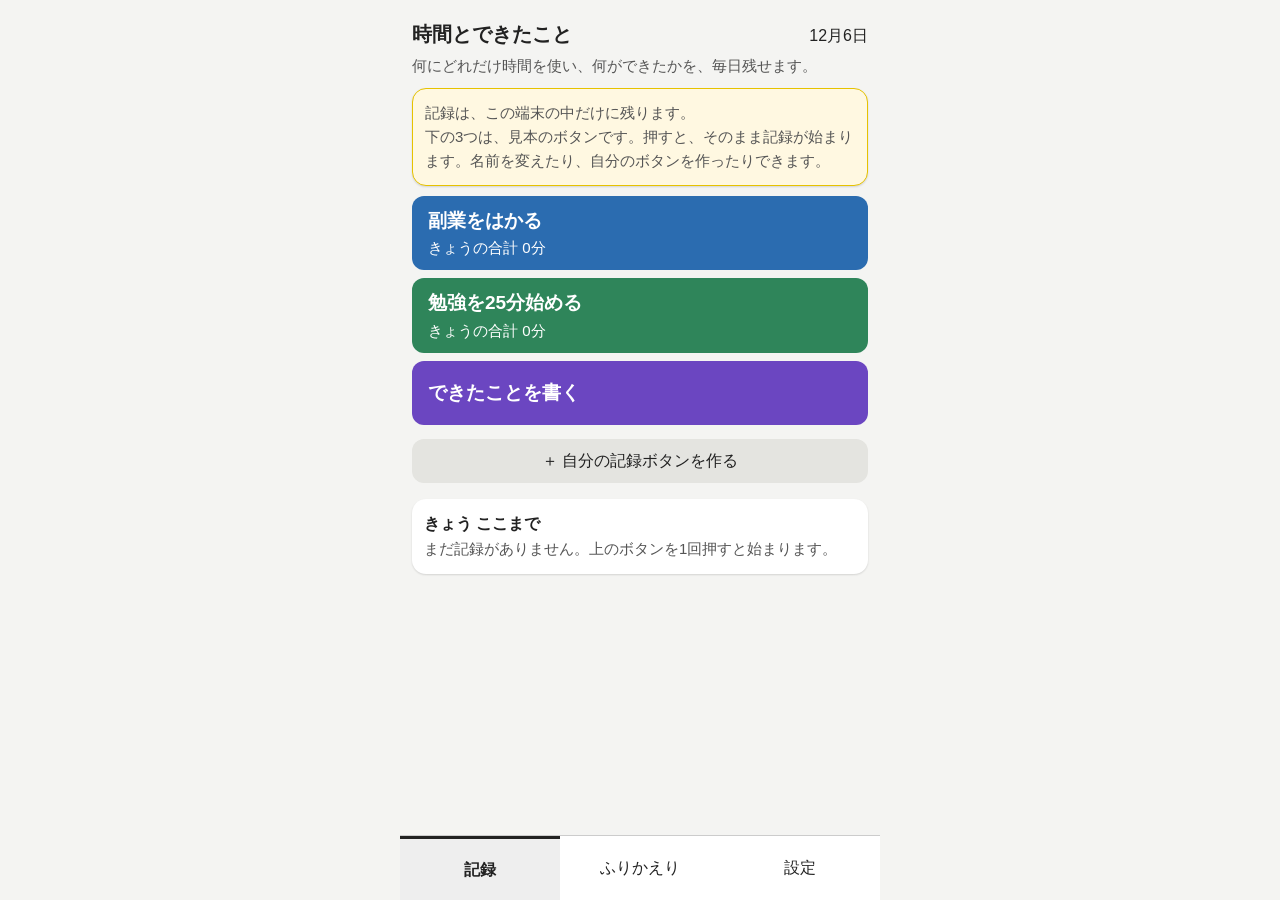
==== commit f795821d: "Add files via upload" ====
--- a/jikan/index.html
+++ b/jikan/index.html
@@ -96,7 +96,7 @@
 function sid(x){return String(x==null?'':x).replace(/[^A-Za-z0-9_-]/g,'_').slice(0,40)||'_';}
 function num(x,def){return typeof x==='number'&&isFinite(x)?x:def;}
 /* 読んだ字を、決まりの形にそろえる（名前12字・呼び方4字・長さ1〜240・種類は4つのうち・id は英数字のみ） */
-function sanitize(d){var o={v:3,kinds:[],entries:[],counts:[],notes:[]};
+function sanitize(d){var o={v:3,kinds:[],entries:[],counts:[],notes:[],notice:d.notice===true};
   (d.kinds||[]).forEach(function(k){if(!k||typeof k!=='object')return;var t=TYPES[k.type]?k.type:'span',n={id:sid(k.id),type:t,name:String(k.name==null?'':k.name).trim().slice(0,12)||'名前なし',hidden:!!k.hidden};
     if(t==='fixed'){var m=parseInt(k.minutes,10);n.minutes=(m>=1&&m<=240)?m:25;}if(t==='count')n.unit=cleanUnit(k.unit);o.kinds.push(n);});
   (d.entries||[]).forEach(function(e){if(!e||typeof e.start!=='number')return;var n={id:sid(e.id),kind:sid(e.kind),start:e.start,end:typeof e.end==='number'?e.end:null,full:!!e.full};var p=parseInt(e.planned,10);if(p>=1&&p<=240)n.planned=p;o.entries.push(n);});
@@ -106,7 +106,7 @@
 function validV3(d){return d&&Array.isArray(d.kinds)&&Array.isArray(d.entries)&&Array.isArray(d.counts)&&Array.isArray(d.notes)&&d.entries.every(function(e){return e&&typeof e.start==='number'&&typeof e.kind==='string';});}
 function parseBackup(text){var j;try{j=JSON.parse(text);}catch(e){return{ok:false,error:'ファイルが読めません'};}
   if(j&&j.app==='jikan_v3'&&validV3(j.data))return{ok:true,state:sanitize(j.data),from:'v3'};
-  if(j&&j.app==='jikan_no_kiroku'&&j.data&&Array.isArray(j.data.acts)&&Array.isArray(j.data.entries)&&j.data.entries.every(function(e){return e&&typeof e.start==='number'&&typeof e.act==='string';}))return{ok:true,state:sanitize(migrateV2(j.data)),from:'v2'};
+  if(j&&j.app==='jikan_no_kiroku'&&j.data&&Array.isArray(j.data.acts)&&Array.isArray(j.data.entries)&&j.data.entries.every(function(e){return e&&typeof e.start==='number'&&typeof e.act==='string';})){var m2=sanitize(migrateV2(j.data));m2.notice=true;return{ok:true,state:m2,from:'v2'};}
   return{ok:false,error:'この控えの形ではありません'};}
 function validateEntryEdit(st,id,start,end,now){if(!(start>=0)||!(end>=0))return'時刻が読めません';if(end<=start)return'終わりは、始まりより後にしてください';if(end>now)return'未来の時刻にはできません';
   for(var i=0;i<st.entries.length;i++){var e=st.entries[i];if(e.id===id)continue;var t2=e.end==null?now:e.end;if(start<t2&&end>e.start)return'ほかの記録と重なっています';}return null;}
@@ -137,7 +137,7 @@
 var tq=location.search.match(/[?&]tab=(rec|rev|set)/);if(tq)tab=tq[1];var sq=location.search.match(/[?&]sub=(add|note)/);if(sq)sub=sq[1];
 function save(){try{localStorage.setItem(KEY,JSON.stringify(st));}catch(e){}}
 function load(){try{var j=JSON.parse(localStorage.getItem(KEY));if(validV3(j))return sanitize(j);}catch(e){}return null;}
-function loadV2(){try{var j=JSON.parse(localStorage.getItem('jikan_v1'));if(j&&Array.isArray(j.acts)&&Array.isArray(j.entries))return sanitize(migrateV2(j));}catch(e){}return null;}
+function loadV2(){try{var j=JSON.parse(localStorage.getItem('jikan_v1'));if(j&&Array.isArray(j.acts)&&Array.isArray(j.entries))var m3=sanitize(migrateV2(j));m3.notice=true;return m3;}catch(e){}return null;}
 function makeDemo(){var now=Date.now(),s=newState();s.kinds.push({id:'k4',type:'count',name:'解いた問題',unit:'問',hidden:false});
   function mk(back,h,m){var d=new Date(dayStart(now)-back*86400000+43200000);return new Date(d.getFullYear(),d.getMonth(),d.getDate(),h,m).getTime();}
   function E(k,a,b,full,pl){if(a>=now)return;var e={id:uid(),kind:k,start:a,end:Math.min(b,now),full:full&&b<=now};if(pl)e.planned=pl;s.entries.push(e);return e;}
@@ -151,12 +151,13 @@
 function esc(s){return String(s==null?'':s).replace(/[&<>"']/g,function(c){return{'&':'&amp;','<':'&lt;','>':'&gt;','"':'&quot;',"'":'&#39;'}[c];});}
 function hm(ms){var d=new Date(ms);return p2(d.getHours())+':'+p2(d.getMinutes());}
 function dstr(ms){var d=new Date(ms);return (d.getMonth()+1)+'月'+d.getDate()+'日';}
-var INTRO='<div class="card intro"><b>何にどれだけ時間を使い、何ができたかを、毎日残せます。</b><div class="muted">記録は、この端末の中だけに残ります。</div><div class="muted">下の3つは、見本のボタンです。押すと、そのまま記録が始まります。名前を変えたり、自分のボタンを作ったりできます。</div></div>';
+var INTRO='<div class="card intro"><div class="muted">記録は、この端末の中だけに残ります。</div><div class="muted">下の3つは、見本のボタンです。押すと、そのまま記録が始まります。名前を変えたり、自分のボタンを作ったりできます。</div></div>';
 
 function subText(k,t){var r=runningEntry(st),inc=r&&r.kind===k.id?'（今回を含む）':'';if(k.type==='count')return 'きょうの合計 '+t.count+unitOf(k);if(k.type==='fixed'||k.type==='span')return 'きょうの合計 '+fmtHM(t.ms)+(k.type==='fixed'&&t.times?'（'+t.times+'回）':'')+inc;return '';}
 function vRec(now){
   var r=runningEntry(st),h='',ds=dayStart(now),ks=mainKinds(st),top=ks.slice(0,4),rest=ks.slice(4);
-  h+='<div class="top"><h1>時間とできたこと</h1><span>'+dstr(now)+'</span></div>';
+  h+='<div class="top"><h1>時間とできたこと</h1><span>'+dstr(now)+'</span></div><div class="muted" style="margin:-2px 0 8px">何にどれだけ時間を使い、何ができたかを、毎日残せます。</div>';
+  if(st.notice===true)h+='<div class="card intro"><div>'+esc('前の版の記録を、そのまま引き継ぎました（前の記録は消していません）。ボタンの名前は、設定で変えられます。自分のボタンも作れます。')+'</div><button class="sm" data-do="noticeclose" style="margin-top:8px">閉じる</button></div>';
   if(alarmMsg)h+='<div class="alarm">'+esc(alarmMsg)+' <button class="sm" data-do="ack">とじる</button></div>';
   var empty=!st.entries.length&&!st.counts.length&&!st.notes.length;if(empty)h+=INTRO;
   if(r){var rk=kindOf(st,r.kind);h+='<div class="nowbox"><div>'+esc(rk.name)+(r.planned?'（'+r.planned+'分）':'')+'をはかっています</div><div class="muted" style="color:#ddd;margin-top:6px">今回</div><div class="big" id="clock">'+fmtHMS(now-r.start)+'</div><div class="muted" style="color:#ccc">'+hm(r.start)+' から</div></div>';
@@ -230,6 +231,7 @@
   else if(d==='undo'){undoCount(st,id,now);save();}
   else if(d==='notego'){var tx=document.getElementById('ntext').value;if(tx.trim()){addNote(st,tx,now,pend.kind,pend.entry);save();pend=null;ntext='';}}
   else if(d==='noteskip'){pend=null;ntext='';}
+  else if(d==='noticeclose'){st.notice=false;save();}
   else if(d==='ack'){alarmMsg='';}
   else if(d==='fixend'){var r=runningEntry(st),en=new Date(document.getElementById('fend').value).getTime();if(r&&en>r.start&&en<=now){r.end=en;r.full=false;save();}}
   else if(d==='gotoadd'){sub='add';addType='span';addName=EXAMPLE.span;addMin='25';addUnit='';}
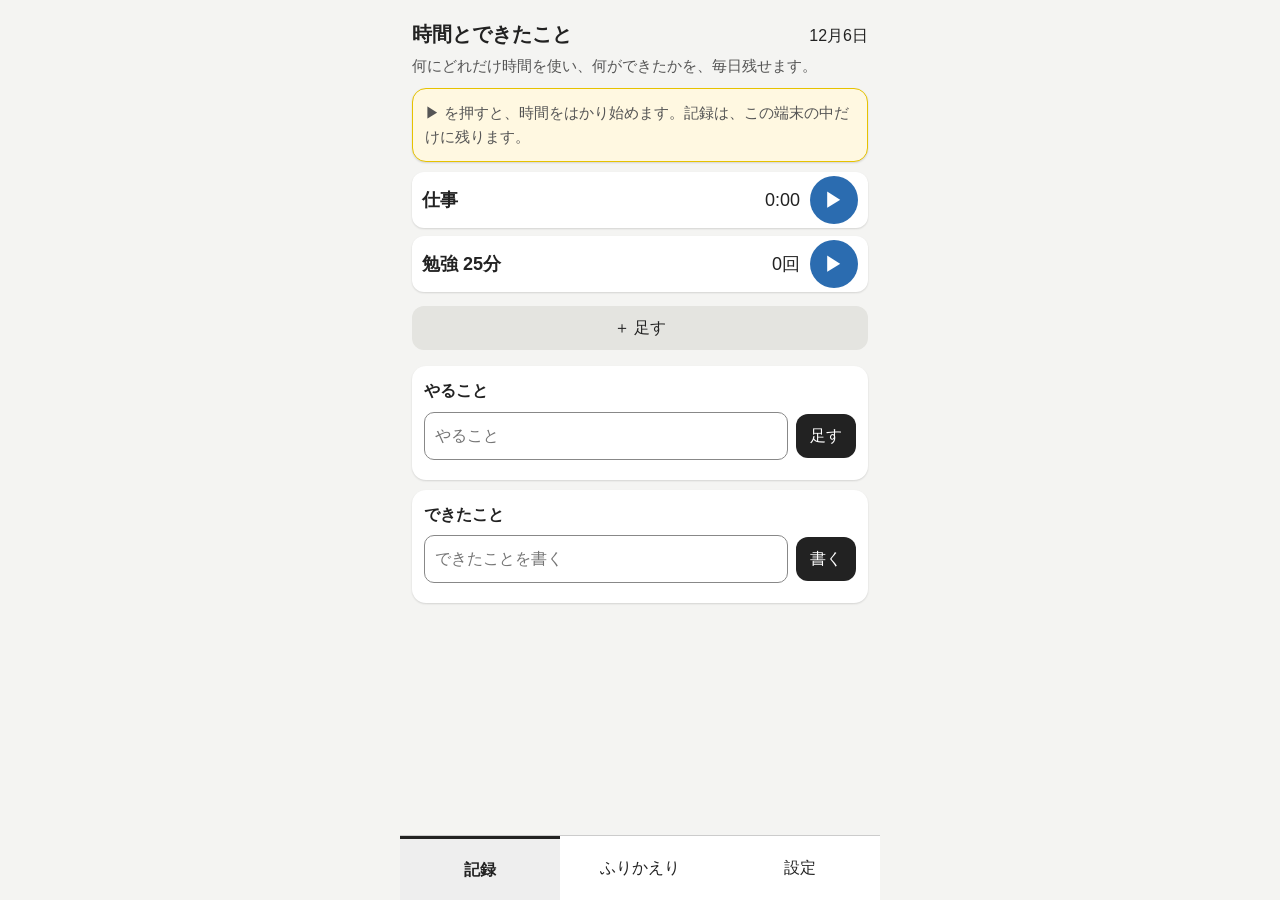
==== commit 7e65fe16: "Add files via upload" ====
--- a/jikan/index.html
+++ b/jikan/index.html
@@ -16,7 +16,7 @@
 button{font:inherit;min-height:48px;border:0;border-radius:12px;padding:8px 14px;background:#e4e4e0;color:#222}
 .big-b{display:block;width:100%;min-height:64px;font-size:19px;font-weight:700;margin:8px 0;color:#fff;text-align:left;padding:10px 16px}
 .t-span{background:#2b6cb0}.t-fixed{background:#2f855a}.t-count{background:#8a5a0a}.t-note{background:#6b46c1}
-.big-b small{display:block;font-weight:400;font-size:15px}
+.rw{display:flex;justify-content:space-between;align-items:center;gap:8px;min-height:56px;background:#fff;border-radius:12px;padding:4px 10px;margin:8px 0;box-shadow:0 1px 2px #0002}.rw.run{background:#fde8e4;border:2px solid #c0392b}.rw .nm{font-size:18px;font-weight:700;min-width:0;overflow-wrap:anywhere}.rt{display:flex;align-items:center;gap:10px;flex:none;font-size:18px;font-variant-numeric:tabular-nums}.pl{min-width:48px;min-height:48px;border-radius:24px;background:#2b6cb0;color:#fff;font-size:20px;padding:0}.rw.run .pl{background:#c0392b}.pl.pls{min-width:64px;border-radius:24px;font-size:18px}.td{display:flex;align-items:center;gap:6px;min-height:48px;border-bottom:1px solid #eee}.td.dn span{opacity:.45;text-decoration:line-through}.td .ck{min-width:44px;min-height:44px;padding:0;font-size:22px;background:transparent}.td span{flex:1;overflow-wrap:anywhere;text-align:left}.tdm{flex:1;display:flex;align-items:center;gap:6px;min-height:48px;background:transparent;text-align:left;padding:0 4px}.tdm .ck{font-size:22px;min-width:36px;font-weight:400}.x{min-width:44px;min-height:44px;padding:0;background:transparent;font-size:20px;color:#555}
 .big-b.run{background:#c0392b}
 .sm{min-height:44px}
 .makebar{position:fixed;left:0;right:0;bottom:72px;max-width:480px;margin:0 auto;background:#fff;border-top:2px solid #222;padding:8px 12px;box-shadow:0 -2px 6px #0002}
@@ -36,19 +36,29 @@
 </style></head><body><div id="app"></div>
 <script>
 /* ===== 計算（純粋関数）ここから ===== */
-var TYPES={span:'使った時間をはかる',fixed:'決めた時間をはかる',count:'回数を数える',note:'できたことを書く'};
-var EXAMPLE={span:'副業',fixed:'勉強',count:'解いた問題',note:'できたこと'};
+var TYPES={span:'時間',fixed:'タイマー',count:'回数',note:'メモ'};
+var TYDESC={span:'押して始めて、押して止める',fixed:'25分など。終えた回数が残る',count:'押すたびに＋1'};
+var EXAMPLE={span:'仕事',fixed:'勉強',count:'解いた問題',note:'できたこと'};
 function uid(){return Math.random().toString(36).slice(2,9);}
 function p2(n){return (n<10?'0':'')+n;}
 function dayStart(ms){var d=new Date(ms);return new Date(d.getFullYear(),d.getMonth(),d.getDate()).getTime();}
 function dayEnd(ms){var d=new Date(ms);return new Date(d.getFullYear(),d.getMonth(),d.getDate()+1).getTime();}
 function ymd(ms){var d=new Date(ms);return d.getFullYear()+'-'+p2(d.getMonth()+1)+'-'+p2(d.getDate());}
 function fmtHMS(ms){ms=Math.max(0,Math.floor(ms/1000));return p2(Math.floor(ms/3600))+':'+p2(Math.floor(ms%3600/60))+':'+p2(ms%60);}
+function fmtH(ms){var m=Math.floor(Math.max(0,ms)/60000);return Math.floor(m/60)+':'+p2(m%60);}
+function fmtMS(ms){ms=Math.max(0,Math.ceil(ms/1000));return p2(Math.floor(ms/60))+':'+p2(ms%60);}
 function fmtHM(ms){var m=Math.floor(ms/60000),h=Math.floor(m/60);return h>0?h+'時間'+p2(m%60)+'分':m+'分';}
-function newState(){return{v:3,kinds:[{id:'k1',type:'span',name:'副業',hidden:false},{id:'k2',type:'fixed',name:'勉強',minutes:25,hidden:false},{id:'k3',type:'note',name:'できたこと',hidden:false}],entries:[],counts:[],notes:[]};}
+function newState(){return{v:3,kinds:[{id:'k1',type:'span',name:'仕事',hidden:false},{id:'k2',type:'fixed',name:'勉強',minutes:25,hidden:false}],entries:[],counts:[],notes:[],todos:[]};}
+/* やること：{id,text(80字),at,done(済みにした時刻 or null)}。済みにすると、できたこと（notes）に todo=id 付きで入る */
+function addTodo(st,text,now){text=String(text||'').trim().slice(0,80);if(!text)return false;if(!st.todos)st.todos=[];st.todos.push({id:'t'+uid(),text:text,at:now,done:null});return true;}
+function toggleTodo(st,id,now){var t=null;(st.todos||[]).forEach(function(x){if(x.id===id)t=x;});if(!t)return false;
+  if(t.done==null){t.done=now;st.notes.push({id:'n'+uid(),at:now,text:t.text,kind:null,entry:null,todo:id});}
+  else{t.done=null;st.notes=st.notes.filter(function(n){return n.todo!==id;});}return true;}
+function delTodo(st,id){st.todos=(st.todos||[]).filter(function(x){return x.id!==id;});}
+function visibleTodos(st,now){var ds=dayStart(now);return (st.todos||[]).filter(function(t){return t.done==null||t.done>=ds;});}
+function rowLabel(type,name,minutes){name=String(name||'').trim()||'（名前）';return type==='fixed'?name+' '+(parseInt(minutes,10)||'◯')+'分':name;}
 function unitOf(k){return (k&&k.unit)||'回';}
 function cleanUnit(u){u=String(u==null?'':u).trim();return u?u.slice(0,4):'回';}
-function previewLabel(type,name,minutes){name=String(name||'').trim()||'（名前）';if(type==='fixed')return name+'を'+(parseInt(minutes,10)||'◯')+'分始める';if(type==='count')return name+'　＋1';if(type==='note')return name+'を書く';return name+'をはかる';}
 function setMinutes(st,id,m){m=parseInt(m,10);if(!(m>=1&&m<=240))return false;var ok=false;st.kinds.forEach(function(k){if(k.id===id&&k.type==='fixed'){k.minutes=m;ok=true;}});return ok;}
 function setUnit(st,id,u){var ok=false;st.kinds.forEach(function(k){if(k.id===id&&k.type==='count'){k.unit=cleanUnit(u);ok=true;}});return ok;}
 function fixedLens(st,kindId,ds,now){var de=dayEnd(ds),o=[];st.entries.forEach(function(e){if(e.kind===kindId&&e.full&&e.end>=ds&&e.end<de)o.push(Math.round((e.end-e.start)/60000));});return o;}
@@ -75,16 +85,16 @@
   st.entries.forEach(function(e){var m=clipMs(e,ds,de,now);if(m>0)g(e.kind).ms+=m;if(e.full&&e.end>=ds&&e.end<de)g(e.kind).times++;});
   st.counts.forEach(function(c){if(c.at>=ds&&c.at<de)g(c.kind).count++;});return o;}
 function daySummary(st,ds,now){var t=dayTotals(st,ds,now),parts=[],ids=Object.keys(t);
-  ids.forEach(function(id){var k=kindOf(st,id),v=t[id];if(k.type==='span'&&v.ms>=60000)parts.push(k.name+fmtHM(v.ms));
-    else if(k.type==='fixed'&&v.ms>=60000)parts.push(k.name+fmtHM(v.ms)+(v.times?'（'+v.times+'回）':''));
-    else if(k.type==='count'&&v.count)parts.push(k.name+v.count+unitOf(k));});
+  ids.forEach(function(id){var k=kindOf(st,id),v=t[id];if(k.type==='span'&&v.ms>=60000)parts.push(k.name+' '+fmtH(v.ms));
+    else if(k.type==='fixed'&&v.ms>=60000)parts.push(k.name+' '+fmtHM(v.ms)+(v.times?'（'+v.times+'回）':''));
+    else if(k.type==='count'&&v.count)parts.push(k.name+' '+v.count+unitOf(k));});
   var n=st.notes.filter(function(x){return x.at>=ds&&x.at<dayEnd(ds);}).length;
-  if(n)parts.push('できたこと'+n+'つ');return parts.length?parts.join('・'):'';}
+  if(n)parts.push('できたこと '+n+'つ');return parts.length?parts.join('・'):'';}
 /* 週：記録ごとに 日数・合計・回数 */
 function weekTotals(st,endDs,now){var o={};for(var i=6;i>=0;i--){var ds=dayStart(dayStart(endDs)-i*86400000+43200000),t=dayTotals(st,ds,now);
   Object.keys(t).forEach(function(k){var v=t[k],a=o[k]||(o[k]={days:0,ms:0,times:0,count:0});if(v.ms>0||v.count>0)a.days++;a.ms+=v.ms;a.times+=v.times;a.count+=v.count;});}return o;}
 /* v2 の状態 {acts,entries,dayNotes,timer} を v3 の形へ写す（v2 は読むだけ） */
-function migrateV2(v2){var st={v:3,kinds:[],entries:[],counts:[],notes:[]},seen={};
+function migrateV2(v2){var st={v:3,kinds:[],entries:[],counts:[],notes:[],todos:[]},seen={};
   (v2.acts||[]).forEach(function(a){st.kinds.push({id:'k'+a.id,type:'span',name:String(a.name||'名前なし'),hidden:false});seen['k'+a.id]=1;});
   st.kinds.push({id:'kn',type:'note',name:'できたこと',hidden:false});
   (v2.entries||[]).forEach(function(e){var kid='k'+e.act;if(!seen[kid]){st.kinds.push({id:kid,type:'span',name:'（消した活動）',hidden:true});seen[kid]=1;}
@@ -96,12 +106,13 @@
 function sid(x){return String(x==null?'':x).replace(/[^A-Za-z0-9_-]/g,'_').slice(0,40)||'_';}
 function num(x,def){return typeof x==='number'&&isFinite(x)?x:def;}
 /* 読んだ字を、決まりの形にそろえる（名前12字・呼び方4字・長さ1〜240・種類は4つのうち・id は英数字のみ） */
-function sanitize(d){var o={v:3,kinds:[],entries:[],counts:[],notes:[],notice:d.notice===true};
+function sanitize(d){var o={v:3,kinds:[],entries:[],counts:[],notes:[],todos:[],notice:d.notice===true};
   (d.kinds||[]).forEach(function(k){if(!k||typeof k!=='object')return;var t=TYPES[k.type]?k.type:'span',n={id:sid(k.id),type:t,name:String(k.name==null?'':k.name).trim().slice(0,12)||'名前なし',hidden:!!k.hidden};
     if(t==='fixed'){var m=parseInt(k.minutes,10);n.minutes=(m>=1&&m<=240)?m:25;}if(t==='count')n.unit=cleanUnit(k.unit);o.kinds.push(n);});
   (d.entries||[]).forEach(function(e){if(!e||typeof e.start!=='number')return;var n={id:sid(e.id),kind:sid(e.kind),start:e.start,end:typeof e.end==='number'?e.end:null,full:!!e.full};var p=parseInt(e.planned,10);if(p>=1&&p<=240)n.planned=p;o.entries.push(n);});
   (d.counts||[]).forEach(function(c){if(!c||typeof c.at!=='number')return;o.counts.push({id:sid(c.id),kind:sid(c.kind),at:c.at});});
-  (d.notes||[]).forEach(function(n){if(!n||typeof n.at!=='number')return;o.notes.push({id:sid(n.id),at:n.at,text:String(n.text==null?'':n.text).slice(0,200),kind:n.kind?sid(n.kind):null,entry:n.entry?sid(n.entry):null});});
+  (d.notes||[]).forEach(function(n){if(!n||typeof n.at!=='number')return;o.notes.push({id:sid(n.id),at:n.at,text:String(n.text==null?'':n.text).slice(0,200),kind:n.kind?sid(n.kind):null,entry:n.entry?sid(n.entry):null,todo:n.todo?sid(n.todo):undefined});});
+  (Array.isArray(d.todos)?d.todos:[]).forEach(function(t){if(!t||typeof t!=='object'||typeof t.at!=='number')return;var tx=String(t.text==null?'':t.text).trim().slice(0,80);if(!tx)return;o.todos.push({id:sid(t.id),text:tx,at:t.at,done:typeof t.done==='number'?t.done:null});});
   return o;}
 function validV3(d){return d&&Array.isArray(d.kinds)&&Array.isArray(d.entries)&&Array.isArray(d.counts)&&Array.isArray(d.notes)&&d.entries.every(function(e){return e&&typeof e.start==='number'&&typeof e.kind==='string';});}
 function parseBackup(text){var j;try{j=JSON.parse(text);}catch(e){return{ok:false,error:'ファイルが読めません'};}
@@ -117,27 +128,21 @@
   st.entries.forEach(function(e){if(e.start>=from&&e.start<to){var k=kindOf(st,e.kind);rows.push([e.start,ymd(e.start),hmm(e.start),k.name,'時間',e.end==null?'':hmm(e.end),Math.round(((e.end==null?now:e.end)-e.start)/60000),e.full?'決めた時間を終えた':'']);}});
   st.counts.forEach(function(c){if(c.at>=from&&c.at<to)rows.push([c.at,ymd(c.at),hmm(c.at),kindOf(st,c.kind).name,'回数','',1,'']);});
   st.notes.forEach(function(n){if(n.at>=from&&n.at<to)rows.push([n.at,ymd(n.at),hmm(n.at),n.kind?kindOf(st,n.kind).name:'そのほか','できたこと','','',n.text]);});
+  (st.todos||[]).forEach(function(t){if(t.at>=from&&t.at<to)rows.push([t.at,ymd(t.at),hmm(t.at),'やること','やること',t.done==null?'':hmm(t.done),'',t.text]);});
   rows.sort(function(a,b){return a[0]-b[0];});
   return ['日付,時刻,記録,種類,終わり,分または回,メモ'].concat(rows.map(function(r){return [r[1],r[2],r[3],r[4],r[5],r[6],r[7]].map(csvEsc).join(',');})).join('\n');}
-function mainKinds(st){return st.kinds.filter(function(k){return !k.hidden;});}
-function btnLabel(st,k,now){var r=runningEntry(st);
-  if(k.type==='note')return k.name+'を書く';
-  if(k.type==='count')return k.name+'　＋1';
-  var verb=k.type==='fixed'?k.name+'を'+k.minutes+'分始める':k.name+'をはかる';
-  if(r&&r.kind===k.id)return k.name+'を終える';
-  if(r)return kindOf(st,r.kind).name+'を終えて、'+verb;
-  return verb;}
+function mainKinds(st){return st.kinds.filter(function(k){return !k.hidden&&k.type!=='note';});}
 /* ===== 計算ここまで ===== */
 if(typeof document!=='undefined'){
 var demo=/[?&]demo=1/.test(location.search),KEY=demo?'jikan_v3_demo':'jikan_v3';
-var st,tab='rec',sub=null,addType='span',pend=null,alarmMsg='',more=false,setMsg='',pendingBk=null,addName='副業',addMin='25',addUnit='',revMode='day',revDay=null,ntext='',showList=false,edit=null,delAsk=false,csvText='';
+var toastSeq=0,toastMsg='',ttext='',mtext='',st,tab='rec',sub=null,addType='span',pend=null,alarmMsg='',more=false,setMsg='',pendingBk=null,addName='仕事',addMin='25',addUnit='',revMode='day',revDay=null,ntext='',showList=false,edit=null,delAsk=false,csvText='';
 if(/[?&]mode=week/.test(location.search))revMode='week';
-var aq=location.search.match(/[?&]addtype=(span|fixed|count|note)/);if(aq){sub='add';addType=aq[1];addName=EXAMPLE[addType];}
+var aq=location.search.match(/[?&]addtype=(span|fixed|count)/);if(aq){sub='add';addType=aq[1];addName=EXAMPLE[addType];}
 var an=location.search.match(/[?&]addname=([^&]*)/);if(an)addName=decodeURIComponent(an[1]);var am=location.search.match(/[?&]addmin=(\d+)/);if(am)addMin=am[1];
 var tq=location.search.match(/[?&]tab=(rec|rev|set)/);if(tq)tab=tq[1];var sq=location.search.match(/[?&]sub=(add|note)/);if(sq)sub=sq[1];
 function save(){try{localStorage.setItem(KEY,JSON.stringify(st));}catch(e){}}
 function load(){try{var j=JSON.parse(localStorage.getItem(KEY));if(validV3(j))return sanitize(j);}catch(e){}return null;}
-function loadV2(){try{var j=JSON.parse(localStorage.getItem('jikan_v1'));if(j&&Array.isArray(j.acts)&&Array.isArray(j.entries))var m3=sanitize(migrateV2(j));m3.notice=true;return m3;}catch(e){}return null;}
+function loadV2(){try{var j=JSON.parse(localStorage.getItem('jikan_v1'));if(j&&Array.isArray(j.acts)&&Array.isArray(j.entries)){var m3=sanitize(migrateV2(j));m3.notice=true;return m3;}}catch(e){}return null;}
 function makeDemo(){var now=Date.now(),s=newState();s.kinds.push({id:'k4',type:'count',name:'解いた問題',unit:'問',hidden:false});
   function mk(back,h,m){var d=new Date(dayStart(now)-back*86400000+43200000);return new Date(d.getFullYear(),d.getMonth(),d.getDate(),h,m).getTime();}
   function E(k,a,b,full,pl){if(a>=now)return;var e={id:uid(),kind:k,start:a,end:Math.min(b,now),full:full&&b<=now};if(pl)e.planned=pl;s.entries.push(e);return e;}
@@ -147,43 +152,46 @@
   E('k2',mk(0,8,0),mk(0,8,25),true,25);E('k2',mk(0,12,0),mk(0,12,25),true,25);N(mk(0,12,26),'第3章を読み終えた','k2');
   C(mk(0,8,30));C(mk(0,8,31));C(mk(0,12,30));
   [1,2].forEach(function(d){E('k1',mk(d,20,0),mk(d,20,50));N(mk(d,20,51),'ページの文を直した','k1');E('k2',mk(d,21,0),mk(d,21,25),true,25);C(mk(d,21,30));C(mk(d,21,31));});
-  s.entries.push({id:uid(),kind:'k1',start:now-18*60000,end:null,full:false});return s;}
+  s.entries.push({id:uid(),kind:'k1',start:now-18*60000,end:null,full:false});addTodo(s,'請求書を送る',now-3600000);addTodo(s,'見積もりを直す',now-3500000);addTodo(s,'本を10ページ読む',now-3400000);toggleTodo(s,s.todos[0].id,now-600000);return s;}
 function esc(s){return String(s==null?'':s).replace(/[&<>"']/g,function(c){return{'&':'&amp;','<':'&lt;','>':'&gt;','"':'&quot;',"'":'&#39;'}[c];});}
 function hm(ms){var d=new Date(ms);return p2(d.getHours())+':'+p2(d.getMinutes());}
 function dstr(ms){var d=new Date(ms);return (d.getMonth()+1)+'月'+d.getDate()+'日';}
-var INTRO='<div class="card intro"><div class="muted">記録は、この端末の中だけに残ります。</div><div class="muted">下の3つは、見本のボタンです。押すと、そのまま記録が始まります。名前を変えたり、自分のボタンを作ったりできます。</div></div>';
-
-function subText(k,t){var r=runningEntry(st),inc=r&&r.kind===k.id?'（今回を含む）':'';if(k.type==='count')return 'きょうの合計 '+t.count+unitOf(k);if(k.type==='fixed'||k.type==='span')return 'きょうの合計 '+fmtHM(t.ms)+(k.type==='fixed'&&t.times?'（'+t.times+'回）':'')+inc;return '';}
+var INTRO='<div class="card intro"><div class="muted">▶ を押すと、時間をはかり始めます。記録は、この端末の中だけに残ります。</div></div>';
+
+function rowHtml(k,now,r,t){var run=r&&r.kind===k.id,nm=esc(k.name),h='';
+  if(k.type==='span'){h='<div class="rw'+(run?' run':'')+'"><div class="nm">'+nm+'</div><div class="rt">'+(run?'<span id="clock" data-k="span">'+fmtHMS(now-r.start)+'</span><button class="pl" data-do="press" data-id="'+k.id+'" aria-label="'+nm+'を止める">■</button>':'<span>'+fmtH(t.ms)+'</span><button class="pl" data-do="press" data-id="'+k.id+'" aria-label="'+nm+'を始める">▶</button>')+'</div></div>';}
+  else if(k.type==='fixed'){h='<div class="rw'+(run?' run':'')+'"><div class="nm">'+nm+' '+k.minutes+'分</div><div class="rt">'+(run?'<span id="clock" data-k="fixed">'+fmtMS(r.start+(r.planned||k.minutes)*60000-now)+'</span><button class="pl" data-do="press" data-id="'+k.id+'" aria-label="'+nm+'を止める">■</button>':'<span>'+t.times+'回</span><button class="pl" data-do="press" data-id="'+k.id+'" aria-label="'+nm+'を始める">▶</button>')+'</div></div>';}
+  else{var lc=0;st.counts.forEach(function(c){if(c.kind===k.id&&c.at>lc)lc=c.at;});
+    h='<div class="rw"><div class="nm">'+nm+'</div><div class="rt"><span>'+t.count+esc(unitOf(k))+'</span><button class="pl pls" data-do="press" data-id="'+k.id+'" aria-label="'+nm+'を1つ増やす">＋1</button></div></div>'+(lc&&now-lc<=60000?'<div style="text-align:right"><button class="sm" data-do="undo" data-id="'+k.id+'">取り消す</button></div>':'');}
+  return h;}
 function vRec(now){
-  var r=runningEntry(st),h='',ds=dayStart(now),ks=mainKinds(st),top=ks.slice(0,4),rest=ks.slice(4);
+  var r=runningEntry(st),h='',ds=dayStart(now),ks=mainKinds(st),T=dayTotals(st,ds,now);
   h+='<div class="top"><h1>時間とできたこと</h1><span>'+dstr(now)+'</span></div><div class="muted" style="margin:-2px 0 8px">何にどれだけ時間を使い、何ができたかを、毎日残せます。</div>';
-  if(st.notice===true)h+='<div class="card intro"><div>'+esc('前の版の記録を、そのまま引き継ぎました（前の記録は消していません）。ボタンの名前は、設定で変えられます。自分のボタンも作れます。')+'</div><button class="sm" data-do="noticeclose" style="margin-top:8px">閉じる</button></div>';
+  var sm=daySummary(st,ds,now);h+='<div id="sumtop" style="font-weight:700;margin:0 0 8px'+(sm?'':';display:none')+'">'+esc(sm?'きょう　'+sm:'')+'</div>';
+  if(st.notice===true)h+='<div class="card intro"><div>'+esc('前の版の記録を、そのまま引き継ぎました（前の記録は消していません）。名前は、設定で変えられます。')+'</div><button class="sm" data-do="noticeclose" style="margin-top:8px">閉じる</button></div>';
   if(alarmMsg)h+='<div class="alarm">'+esc(alarmMsg)+' <button class="sm" data-do="ack">とじる</button></div>';
-  var empty=!st.entries.length&&!st.counts.length&&!st.notes.length;if(empty)h+=INTRO;
-  if(r){var rk=kindOf(st,r.kind);h+='<div class="nowbox"><div>'+esc(rk.name)+(r.planned?'（'+r.planned+'分）':'')+'をはかっています</div><div class="muted" style="color:#ddd;margin-top:6px">今回</div><div class="big" id="clock">'+fmtHMS(now-r.start)+'</div><div class="muted" style="color:#ccc">'+hm(r.start)+' から</div></div>';
-    if(now-r.start>8*3600000)h+='<div class="warn"><b>まだ動いています。いつ終わりましたか？</b><input id="fend" aria-label="終わった時刻" type="datetime-local" value="'+dtl(now)+'" style="margin:8px 0"><button class="sm" data-do="fixend" style="background:#222;color:#fff">この時刻で終える</button></div>';}
+  var empty=!st.entries.length&&!st.counts.length&&!st.notes.length&&!(st.todos||[]).length;if(empty)h+=INTRO;
+  if(r&&now-r.start>8*3600000)h+='<div class="warn"><b>まだ動いています。いつ終わりましたか？</b><input id="fend" aria-label="終わった時刻" type="datetime-local" value="'+dtl(now)+'" style="margin:8px 0"><button class="sm" data-do="fixend" style="background:#222;color:#fff">この時刻で終える</button></div>';
   if(pend){h+='<div class="card"><b>'+esc(pend.title)+'</b><textarea id="ntext" aria-label="できたことの文" maxlength="200" placeholder="例：見積もりを1件送った" style="min-height:80px">'+esc(ntext)+'</textarea><div class="flex" style="margin-top:8px"><button class="sm" data-do="notego" style="background:#222;color:#fff">書く</button><button class="sm" data-do="noteskip">'+(pend.skip?'飛ばす':'やめる')+'</button></div></div>';}
-  top.forEach(function(k){var run=r&&r.kind===k.id,t=dayTotals(st,ds,now)[k.id]||{ms:0,times:0,count:0},sub2='';
-    sub2=subText(k,t);
-    h+='<button class="big-b t-'+k.type+(run?' run':'')+'" data-do="press" data-id="'+k.id+'">'+esc(btnLabel(st,k,now))+(sub2?'<small data-live="'+k.id+'">'+esc(sub2)+'</small>':'')+'</button>';
-    if(k.type==='count'&&t.count)h+='<button class="sm" data-do="undo" data-id="'+k.id+'">いまの＋1を取り消す</button>';});
-  if(rest.length){h+='<div class="card"><b>ほかの記録</b>'+rest.map(function(k){return '<button class="big-b t-'+k.type+'" style="min-height:52px;font-size:17px" data-do="press" data-id="'+k.id+'">'+esc(btnLabel(st,k,now))+'</button>';}).join('')+'</div>';}
-  h+='<button class="sm" data-do="gotoadd" style="width:100%;margin:6px 0">＋ 自分の記録ボタンを作る</button>';
-  h+='<div class="card"><b>きょう ここまで</b><div>'+(esc(daySummary(st,ds,now))||'<span class="muted">まだ記録がありません。上のボタンを1回押すと始まります。</span>')+'</div></div>';
+  ks.forEach(function(k){h+=rowHtml(k,now,r,T[k.id]||{ms:0,times:0,count:0});});
+  h+='<button class="sm" data-do="gotoadd" style="width:100%;margin:6px 0">＋ 足す</button>';
+  var tv=visibleTodos(st,now);
+  h+='<div class="card"><b>やること</b><div class="flex" style="margin:8px 0;flex-wrap:nowrap"><input id="ttext" aria-label="やること" maxlength="80" placeholder="やること" value="'+esc(ttext)+'"><button class="sm" data-do="todoadd" style="flex:none;background:#222;color:#fff">足す</button></div>'+
+   tv.map(function(t){var dn=t.done!=null;return '<div class="td'+(dn?' dn':'')+'"><button class="tdm" data-do="todotog" data-id="'+t.id+'" aria-label="'+(dn?'済みを戻す：':'済みにする：')+esc(t.text)+'"><b class="ck">'+(dn?'☑':'☐')+'</b><span>'+esc(t.text)+'</span></button><button class="x" data-do="todoDel" data-id="'+t.id+'" aria-label="消す">×</button></div>';}).join('')+(toastMsg?'<div id="toast" class="muted" role="status" style="margin-top:6px">'+esc(toastMsg)+'</div>':'')+'</div>';
+  h+='<div class="card"><b>できたこと</b><div class="flex" style="margin:8px 0;flex-wrap:nowrap"><input id="mtext" aria-label="できたことを書く" maxlength="200" placeholder="できたことを書く" value="'+esc(mtext)+'"><button class="sm" data-do="memogo" style="flex:none;background:#222;color:#fff">書く</button></div></div>';
   return h;}
 
 function dtl(ms){var d=new Date(ms);return ymd(ms)+'T'+hm(ms);}
-function vAdd(){var h='<div class="flex"><button class="sm" data-do="back">‹ 戻る</button><h2>自分の記録ボタンを作る</h2></div><div class="card">';
-  var ex={span:'使った時間を、始めと終わりで残します。',fixed:'25分などを決めてはかります。終えた回数と合計の時間が残ります。',count:'押すたびに＋1。数が残ります。',note:'日付の付いた1行を書きます。'};
-  Object.keys(TYPES).forEach(function(t){var on=addType===t;h+='<label class="opt'+(on?' on':'')+'"><input type="radio" name="ty" aria-label="'+TYPES[t]+'" data-ty="'+t+'"'+(on?' checked':'')+'><span><b>'+TYPES[t]+'</b><span class="muted">'+ex[t]+'</span></span></label>';
-    if(on){h+='<div style="margin:0 0 10px 8px;padding-left:10px;border-left:4px solid #222"><label>名前<input id="kname" aria-label="記録の名前" maxlength="12" value="'+esc(addName)+'"></label>'+(t==='fixed'?'<label>何分はかる？<input id="kmin" aria-label="何分はかる" type="number" min="1" max="240" inputmode="numeric" value="'+esc(addMin)+'"></label>':'')+(t==='count'?'<label>数える物の呼び方（回・問・件・ページ など。入れなければ「回」）<input id="kunit" aria-label="数える物の呼び方" maxlength="4" value="'+esc(addUnit)+'"></label>':'')+'</div>';}});
-  h+='<div class="card" style="background:#f4f4f2"><b>記録の画面に、このボタンが足されます</b><div id="preview">'+previewHtml()+'</div></div></div><div class="makebar"><div id="kerr" style="color:#b00020" role="alert"></div>'+makeBtnHtml()+'</div><div style="height:150px"></div>';return h;}
-function makeBtnHtml(){var empty=!String(addName||'').trim(),txt=empty?'名前を入れてください':'「'+previewLabel(addType,addName,addMin)+'」ボタンを作る';
-  return '<button id="makebtn" data-do="addgo"'+(empty?' disabled':'')+' style="width:100%;min-height:56px;line-height:1.3;white-space:normal;background:'+(empty?'#777':'#222')+';color:#fff;font-weight:700">'+esc(txt)+'</button>';}
-function previewHtml(){return '<div style="border:2px dashed #666;border-radius:12px;padding:6px;opacity:.8;pointer-events:none"><span class="muted" style="font-size:13px">見本（押せません）</span><div class="big-b t-'+addType+'" style="min-height:56px;margin:8px 0">'+esc(previewLabel(addType,addName,addMin))+(addType==='count'?'<small>きょうの合計 0'+esc(cleanUnit(addUnit))+'</small>':addType==='note'?'':'<small>きょうの合計 0分</small>')+'</div></div>';}
+function vAdd(){var h='<div class="flex"><button class="sm" data-do="back">‹ 戻る</button><h2>足す</h2></div><div class="card">';
+  ['span','fixed','count'].forEach(function(t){var on=addType===t;var lbl=TYPES[t]+'（'+TYDESC[t]+'）';h+='<label class="opt'+(on?' on':'')+'"><input type="radio" name="ty" aria-label="'+esc(lbl)+'" data-ty="'+t+'"'+(on?' checked':'')+'><span><b>'+esc(lbl)+'</b></span></label>';
+    if(on){h+='<div style="margin:0 0 10px 8px;padding-left:10px;border-left:4px solid #222"><label>名前<input id="kname" aria-label="名前" maxlength="12" value="'+esc(addName)+'"></label>'+(t==='fixed'?'<label>何分？<input id="kmin" aria-label="何分" type="number" min="1" max="240" inputmode="numeric" value="'+esc(addMin)+'"></label>':'')+(t==='count'?'<label>数える物の呼び方（回・問・件・ページ など。入れなければ「回」）<input id="kunit" aria-label="数える物の呼び方" maxlength="4" value="'+esc(addUnit)+'"></label>':'')+'</div>';}});
+  h+='<div class="card" style="background:#f4f4f2"><div id="preview">'+previewHtml()+'</div></div></div><div class="makebar"><div id="kerr" style="color:#b00020" role="alert"></div>'+makeBtnHtml()+'</div><div style="height:150px"></div>';return h;}
+function makeBtnHtml(){var empty=!String(addName||'').trim();
+  return '<button id="makebtn" data-do="addgo"'+(empty?' disabled':'')+' style="width:100%;min-height:56px;background:'+(empty?'#777':'#222')+';color:#fff;font-weight:700">'+(empty?'名前を入れてください':'足す')+'</button>';}
+function previewHtml(){return '<div class="rw" aria-hidden="true" style="opacity:.55;pointer-events:none;border:2px dashed #666;box-shadow:none;position:relative"><span style="position:absolute;top:-10px;left:8px;background:#f4f4f2;padding:0 6px;font-size:12px;color:#555">見本</span><div class="nm">'+esc(rowLabel(addType,addName,addMin))+'</div><div class="rt"><span>'+(addType==='span'?'0:00':addType==='fixed'?'0回':'0'+esc(cleanUnit(addUnit)))+'</span><span class="pl'+(addType==='count'?' pls':'')+'" style="display:inline-flex;align-items:center;justify-content:center">'+(addType==='count'?'＋1':'▶')+'</span></div></div>';}
 
 function kindRows(ids,t,nsBy){return ids.map(function(i){var k=kindOf(st,i),v=t[i],line='';
-  if(v)line=esc(k.type==='count'?v.count+unitOf(k):k.type==='fixed'?fixedLine(st,k,revDay,Date.now(),v):fmtHM(v.ms));
+  if(v)line=esc(k.type==='count'?v.count+unitOf(k):k.type==='fixed'?fixedLine(st,k,revDay,Date.now(),v):fmtH(v.ms));
   return '<div class="row"><b>'+esc(k.name)+'</b><span>'+line+'</span></div>'+(nsBy[i]||[]).map(noteLine).join('');}).join('');}
 function noteLine(n){return '<div class="row" style="padding-left:14px"><span><span class="muted" style="font-size:13px">できたこと　</span>'+hm(n.at)+'　'+esc(n.text)+'</span><button class="sm" data-do="enote" data-id="'+n.id+'" aria-label="できたことを直す：'+esc(n.text)+'">直す</button></div>';}
 function vRev(now){if(!revDay)revDay=dayStart(now);var h='<div class="top"><h2>ふりかえり</h2><span class="flex"><button class="sm" data-do="rmode" data-id="day"'+(revMode==='day'?' style="background:#222;color:#fff"':'')+'>日</button><button class="sm" data-do="rmode" data-id="week"'+(revMode==='week'?' style="background:#222;color:#fff"':'')+'>週</button></span></div>';
@@ -193,12 +201,12 @@
     ns.forEach(function(n){if(n.kind&&st.kinds.some(function(k){return k.id===n.kind&&k.type!=='note';}))(by[n.kind]=by[n.kind]||[]).push(n);else oth.push(n);});
     var ids=st.kinds.map(function(k){return k.id;}).filter(function(i){return t[i]||by[i];});
     if(!ids.length&&!oth.length)h+='<div class="card">この日の記録はまだありません。</div>';
-    else{h+='<div class="card"><b>記録した時間　'+fmtHM(tot)+'</b>'+kindRows(ids,t,by)+(oth.length?'<div class="row"><b>この日にできたこと</b><span></span></div>'+oth.map(noteLine).join(''):'')+'</div>';}
+    else{h+='<div class="card"><b>記録した時間　'+fmtH(tot)+'</b>'+kindRows(ids,t,by)+(oth.length?'<div class="row"><b>この日にできたこと</b><span></span></div>'+oth.map(noteLine).join(''):'')+'</div>';}
     var es=st.entries.filter(function(e){return clipMs(e,revDay,dayEnd(revDay),now)>0;}).sort(function(a,b){return a.start-b.start;});
     h+='<button class="sm" data-do="elist" style="width:100%">時刻ごとの記録を見る・直す</button>';
     if(showList)h+='<div class="card">'+(es.length?es.map(function(e){return '<div class="row"><span>'+esc(kindOf(st,e.kind).name)+'　'+hm(e.start)+'〜'+(e.end==null?'いま':hm(e.end))+'</span><button class="sm" data-do="eent" data-id="'+e.id+'" aria-label="記録を直す：'+esc(kindOf(st,e.kind).name)+' '+hm(e.start)+'">直す</button></div>';}).join(''):'<span class="muted">この日の、時刻のある記録はありません。</span>')+'</div>';}
   else{var w=weekTotals(st,revDay,now),ws=revDay-6*86400000,ids2=Object.keys(w);
-    h+='<div class="card"><b>記録ごと</b>'+(ids2.length?ids2.map(function(i){var k=kindOf(st,i),v=w[i];return '<div class="row"><span>'+esc(k.name)+'</span><span>'+v.days+'日・'+esc(k.type==='count'?v.count+unitOf(k):fmtHM(v.ms)+(v.times?'・'+v.times+'回':''))+'</span></div>';}).join(''):'<div class="muted">この週の記録はまだありません。</div>')+'</div>';
+    h+='<div class="card"><b>記録ごと</b>'+(ids2.length?ids2.map(function(i){var k=kindOf(st,i),v=w[i];return '<div class="row"><span>'+esc(k.name)+'</span><span>'+v.days+'日・'+esc(k.type==='count'?v.count+unitOf(k):fmtH(v.ms)+(v.times?'・'+v.times+'回':''))+'</span></div>';}).join(''):'<div class="muted">この週の記録はまだありません。</div>')+'</div>';
     var ns2=st.notes.filter(function(n){return n.at>=ws&&n.at<dayEnd(revDay);}).sort(function(a,b){return a.at-b.at;});
     h+='<div class="card"><b>できたこと</b>'+(ns2.length?ns2.map(function(n){return '<div class="row"><span>'+dstr(n.at)+'　'+esc(n.text)+'</span></div>';}).join(''):'<div class="muted">まだありません。</div>')+'</div>';}
   return h;}
@@ -208,8 +216,8 @@
   else{var e=null;st.entries.forEach(function(x){if(x.id===edit.id)e=x;});if(!e){edit=null;return '';}
     h+='<label>記録<select id="ekind" aria-label="記録の名前">'+st.kinds.filter(function(k){return k.type==='span'||k.type==='fixed';}).map(function(k){return '<option value="'+k.id+'"'+(k.id===e.kind?' selected':'')+'>'+esc(k.name)+'</option>';}).join('')+'</select></label><label>始まり<input id="est" type="datetime-local" aria-label="始まりの時刻" value="'+dtl(e.start)+'"></label><label>終わり'+(e.end==null?'（いま動いています。直すと終わります）':'')+'<input id="een" type="datetime-local" aria-label="終わりの時刻" value="'+dtl(e.end==null?now:e.end)+'"></label>';}
   h+='<div id="eerr" style="color:#b00020" role="alert"></div><div class="flex"><button data-do="esave" style="flex:1;background:#222;color:#fff">保存</button><button data-do="ecancel" style="flex:1">戻る</button></div><div style="margin-top:12px">'+(delAsk?'<b>本当に消しますか？</b> <button class="sm" data-do="edel" style="background:#c0392b;color:#fff">消す</button> <button class="sm" data-do="edelno">やめる</button>':'<button class="sm" data-do="edelask">これを消す</button>')+'</div></div>';return h;}
-function vSet(now){var h='<h2>設定</h2><div class="card"><b>この道具について</b><p>何にどれだけ時間を使い、何ができたかを、毎日残せます。記録は、この端末の中だけに残ります。</p><div class="muted">記録のしかたは4つ。使った時間をはかる（始めと終わりを残す）／決めた時間をはかる（終えた回数と合計の時間を残す）／回数を数える（押すたびに＋1）／できたことを書く（日付の付いた1行）。「記録」の画面の「自分の記録ボタンを作る」で、自分で作れます。</div></div>';
-  h+='<div class="card"><b>記録のしかた</b><div class="muted">名前はここで直せます。画面に出るのは4つまで（上から）。5つ目からは「ほかの記録」に入ります。</div>'+st.kinds.map(function(k,i){return '<div style="margin:10px 0;padding-bottom:8px;border-bottom:1px solid #eee"><input data-nm="'+k.id+'" maxlength="12" value="'+esc(k.name)+'" aria-label="記録の名前（'+TYPES[k.type]+'）"><div class="muted">'+TYPES[k.type]+(k.hidden?'・隠している':'')+'</div>'+(k.type==='fixed'?'<label>何分はかる？<input data-mn="'+k.id+'" type="number" min="1" max="240" inputmode="numeric" aria-label="'+esc(k.name)+'の長さ（分）" value="'+k.minutes+'"></label>':'')+(k.type==='count'?'<label>数える物の呼び方<input data-un="'+k.id+'" maxlength="4" aria-label="'+esc(k.name)+'の呼び方" value="'+esc(unitOf(k))+'"></label>':'')+'<div class="flex"><button class="sm" data-do="kup" data-id="'+k.id+'" aria-label="'+esc(k.name)+'を上へ"'+(i===0?' disabled':'')+'>上へ</button><button class="sm" data-do="kdown" data-id="'+k.id+'" aria-label="'+esc(k.name)+'を下へ"'+(i===st.kinds.length-1?' disabled':'')+'>下へ</button><button class="sm" data-do="hide" data-id="'+k.id+'">'+(k.hidden?'出す':'隠す')+'</button></div></div>';}).join('')+'</div>';
+function vSet(now){var h='<h2>設定</h2><div class="card"><b>この道具について</b><p>何にどれだけ時間を使い、何ができたかを、毎日残せます。記録は、この端末の中だけに残ります。</p><div class="muted">記録は3種類。時間（押して始めて、押して止める）／タイマー（25分など。終えた回数が残る）／回数（押すたびに＋1）。「記録」の画面の「＋ 足す」で作れます。</div></div>';
+  h+='<div class="card"><b>記録の名前と並び</b><div class="muted">名前はここで直せます。並びは上から。</div>'+st.kinds.map(function(k,i){return '<div style="margin:10px 0;padding-bottom:8px;border-bottom:1px solid #eee"><input data-nm="'+k.id+'" maxlength="12" value="'+esc(k.name)+'" aria-label="記録の名前（'+TYPES[k.type]+'）"><div class="muted">'+TYPES[k.type]+(k.hidden?'・隠している':'')+'</div>'+(k.type==='fixed'?'<label>何分？<input data-mn="'+k.id+'" type="number" min="1" max="240" inputmode="numeric" aria-label="'+esc(k.name)+'の長さ（分）" value="'+k.minutes+'"></label>':'')+(k.type==='count'?'<label>数える物の呼び方<input data-un="'+k.id+'" maxlength="4" aria-label="'+esc(k.name)+'の呼び方" value="'+esc(unitOf(k))+'"></label>':'')+'<div class="flex"><button class="sm" data-do="kup" data-id="'+k.id+'" aria-label="'+esc(k.name)+'を上へ"'+(i===0?' disabled':'')+'>上へ</button><button class="sm" data-do="kdown" data-id="'+k.id+'" aria-label="'+esc(k.name)+'を下へ"'+(i===st.kinds.length-1?' disabled':'')+'>下へ</button><button class="sm" data-do="hide" data-id="'+k.id+'">'+(k.hidden?'出す':'隠す')+'</button></div></div>';}).join('')+'</div>';
   h+='<div class="card"><b>控え（消えない為に）</b><div class="muted">全部を1つのファイルにします。古い版の控えも戻せます。</div><div class="flex"><button class="sm" data-do="bk">控えを書き出す</button><button class="sm" data-do="bkpick">控えから戻す</button></div><input id="bkfile" type="file" accept=".json,application/json" aria-label="控えのファイル" style="display:none">'+(pendingBk?'<div class="warn"><b>いまの記録を、この控えで置き換えます。よいですか？</b><br><button class="sm" data-do="bkgo" style="background:#c0392b;color:#fff">置き換える</button> <button class="sm" data-do="bkno">やめる</button></div>':'')+'</div>';
   h+='<div class="card"><b>CSV（表の字）</b><div class="flex"><button class="sm" data-do="csv1">きょう</button><button class="sm" data-do="csv2">全部</button></div>'+(csvText?'<textarea id="csvbox" readonly aria-label="CSVの中身">'+esc(csvText)+'</textarea><button class="sm" data-do="csvfile" style="margin-top:6px">ファイルで保存</button>':'')+'<div class="muted" role="status">'+esc(setMsg)+'</div></div>';
   if(demo)h+='<div class="card muted">いまは見本のデータです。</div>';return h;}
@@ -228,6 +236,10 @@
     else if(k.type==='count'){pressCount(st,id,now);save();}
     else{var res=pressTimed(st,id,now);save();if(res.ended)afterEnd(res.ended,now);else pend=null;
       if(res.started&&res.started.planned){try{if('Notification' in window&&Notification.permission==='default')Notification.requestPermission();}catch(e){}}}}
+  else if(d==='todoadd'){var tt=document.getElementById('ttext').value;if(addTodo(st,tt,now)){ttext='';save();}}
+  else if(d==='todotog'){var was=toggleTodo(st,id,now);save();var tt2=(st.todos||[]).filter(function(x){return x.id===id})[0];toastMsg=(was&&tt2&&tt2.done!=null)?'できたことに入れました':'';var my=++toastSeq;if(toastMsg)setTimeout(function(){if(my!==toastSeq)return;toastMsg='';var te=document.getElementById('toast');if(te)te.remove();},2000);}
+  else if(d==='todoDel'){delTodo(st,id);save();}
+  else if(d==='memogo'){var mm=document.getElementById('mtext').value;if(addNote(st,mm,now,null,null)){mtext='';save();}}
   else if(d==='undo'){undoCount(st,id,now);save();}
   else if(d==='notego'){var tx=document.getElementById('ntext').value;if(tx.trim()){addNote(st,tx,now,pend.kind,pend.entry);save();pend=null;ntext='';}}
   else if(d==='noteskip'){pend=null;ntext='';}
@@ -262,13 +274,14 @@
 document.addEventListener('change',function(ev){var t=ev.target;
   if(t.dataset&&t.dataset.ty){addType=t.dataset.ty;addName=EXAMPLE[addType];addMin='25';addUnit='';render();}
   else if(t.id==='bkfile'&&t.files&&t.files[0]){var rd=new FileReader();rd.onload=function(){var pr=parseBackup(String(rd.result));if(pr.ok){pendingBk=String(rd.result);setMsg=pr.from==='v2'?'古い版の控えです。読み込むと新しい形に写します。':'';}else{pendingBk=null;setMsg=pr.error;}render();};rd.readAsText(t.files[0]);}});
-document.addEventListener('input',function(ev){var t=ev.target;if(t.id==='ntext')ntext=t.value;else if(t.id==='kname'||t.id==='kmin'||t.id==='kunit'){if(t.id==='kname')addName=t.value;else if(t.id==='kmin')addMin=t.value;else addUnit=t.value;var pv=document.getElementById('preview');if(pv)pv.innerHTML=previewHtml();var mb=document.getElementById('makebtn');if(mb)mb.outerHTML=makeBtnHtml();}
+document.addEventListener('input',function(ev){var t=ev.target;if(t.id==='ntext')ntext=t.value;else if(t.id==='ttext')ttext=t.value;else if(t.id==='mtext')mtext=t.value;else if(t.id==='kname'||t.id==='kmin'||t.id==='kunit'){if(t.id==='kname')addName=t.value;else if(t.id==='kmin')addMin=t.value;else addUnit=t.value;var pv=document.getElementById('preview');if(pv)pv.innerHTML=previewHtml();var mb=document.getElementById('makebtn');if(mb)mb.outerHTML=makeBtnHtml();}
   else if(t.dataset&&t.dataset.mn){setMinutes(st,t.dataset.mn,t.value);save();}else if(t.dataset&&t.dataset.un){setUnit(st,t.dataset.un,t.value);save();}else if(t.dataset&&t.dataset.nm){st.kinds.forEach(function(k){if(k.id===t.dataset.nm)k.name=t.value.trim()?t.value.slice(0,12):'名前なし';});save();}});
 st=load();if(!st){st=demo?makeDemo():(loadV2()||newState());save();}
 render();checkDue();
-setInterval(function(){var c=document.getElementById('clock'),r=runningEntry(st);if(c&&r){var nw=Date.now();c.textContent=fmtHMS(nw-r.start);var kk=kindOf(st,r.kind),sm=document.querySelector('[data-live="'+r.kind+'"]');if(sm)sm.textContent=subText(kk,dayTotals(st,dayStart(nw),nw)[r.kind]||{ms:0,times:0,count:0});}checkDue();},1000);
+setInterval(function(){var c=document.getElementById('clock'),r=runningEntry(st);if(c&&r){var nw=Date.now();c.textContent=c.dataset.k==='fixed'?fmtMS(r.start+(r.planned||25)*60000-nw):fmtHMS(nw-r.start);}
+var se=document.getElementById('sumtop');if(se){var sx=daySummary(st,dayStart(Date.now()),Date.now());se.textContent=sx?'きょう　'+sx:'';se.style.display=sx?'':'none';}checkDue();},1000);
 document.addEventListener('visibilitychange',function(){if(!document.hidden)checkDue();});
 if(navigator.serviceWorker&&/^https?:/.test(location.protocol))navigator.serviceWorker.register('sw.js').catch(function(){});
 }
-if(typeof module!=='undefined')module.exports={newState:newState,addKind:addKind,pressTimed:pressTimed,finishDue:finishDue,pressCount:pressCount,undoCount:undoCount,addNote:addNote,dayTotals:dayTotals,daySummary:daySummary,weekTotals:weekTotals,migrateV2:migrateV2,parseBackup:parseBackup,backupText:backupText,btnLabel:btnLabel,sanitize:sanitize,unitOf:unitOf,previewLabel:previewLabel,setMinutes:setMinutes,setUnit:setUnit,fixedLine:fixedLine,cleanUnit:cleanUnit,validateEntryEdit:validateEntryEdit,deleteEntry:deleteEntry,moveKind:moveKind,csvFor:csvFor,runningEntry:runningEntry,dayStart:dayStart};
+if(typeof module!=='undefined')module.exports={newState:newState,addKind:addKind,pressTimed:pressTimed,finishDue:finishDue,pressCount:pressCount,undoCount:undoCount,addNote:addNote,dayTotals:dayTotals,daySummary:daySummary,weekTotals:weekTotals,migrateV2:migrateV2,parseBackup:parseBackup,backupText:backupText,rowLabel:rowLabel,addTodo:addTodo,toggleTodo:toggleTodo,delTodo:delTodo,visibleTodos:visibleTodos,fmtH:fmtH,sanitize:sanitize,unitOf:unitOf,setMinutes:setMinutes,setUnit:setUnit,fixedLine:fixedLine,cleanUnit:cleanUnit,validateEntryEdit:validateEntryEdit,deleteEntry:deleteEntry,moveKind:moveKind,csvFor:csvFor,runningEntry:runningEntry,dayStart:dayStart};
 </script></body></html>
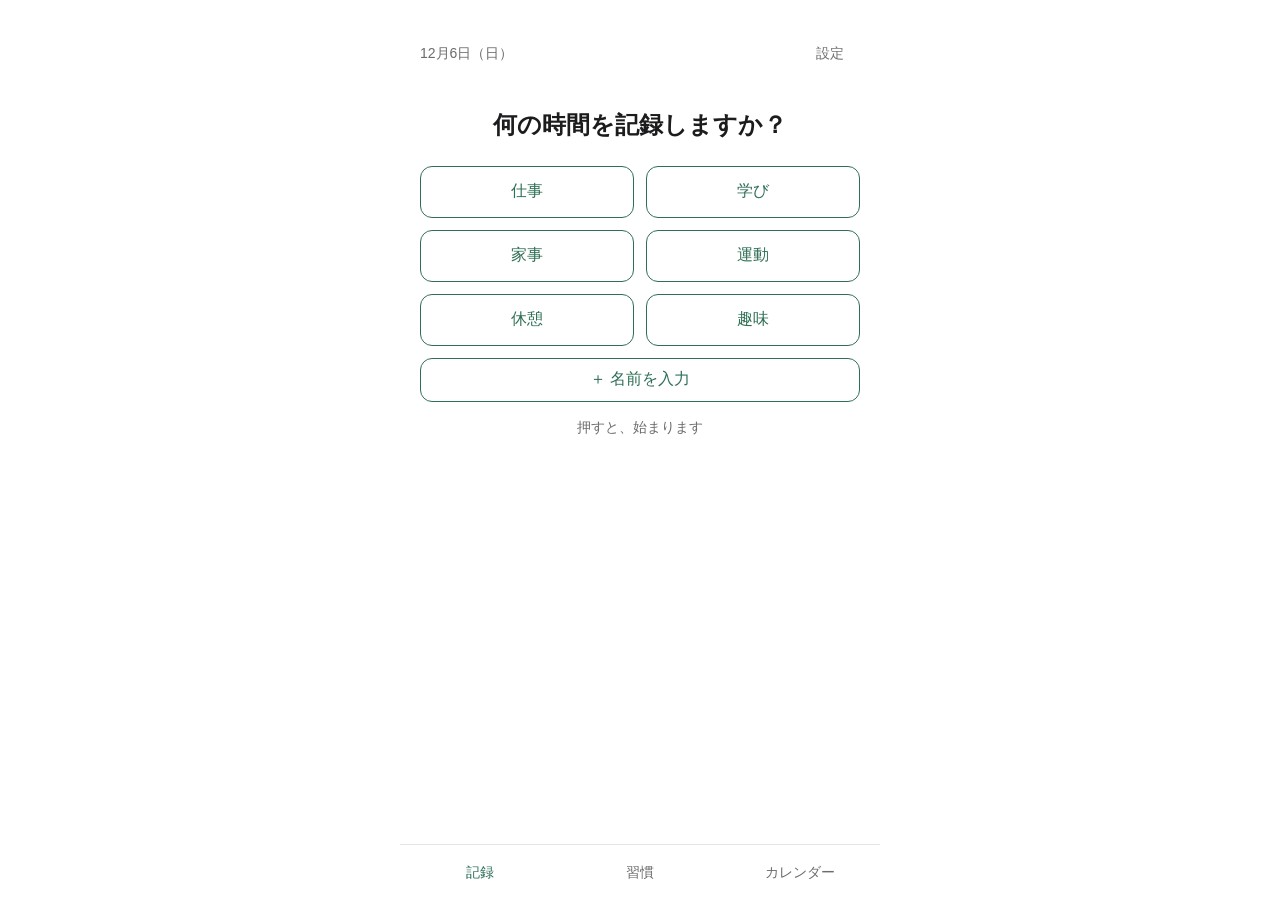
==== commit 81489c71: "Add files via upload" ====
--- a/jikan/index.html
+++ b/jikan/index.html
@@ -1,287 +1,32 @@
 <!doctype html>
-<html lang="ja"><head><meta charset="utf-8">
+<html lang="ja">
+<head>
+<meta charset="utf-8">
 <meta name="viewport" content="width=device-width,initial-scale=1,viewport-fit=cover">
-<title>時間とできたこと</title>
-<link rel="manifest" href="manifest.webmanifest"><meta name="theme-color" content="#222222"><link rel="icon" href="icon.svg" type="image/svg+xml"><link rel="apple-touch-icon" href="icon-192.png"><meta name="apple-mobile-web-app-capable" content="yes"><meta name="mobile-web-app-capable" content="yes">
-<style>
-*{box-sizing:border-box}
-body{margin:0;font:16px/1.6 -apple-system,"Hiragino Sans",sans-serif;background:#f4f4f2;color:#222}
-#app{max-width:480px;margin:0 auto;min-height:100vh;padding:12px 12px 110px}
-h1{font-size:20px;margin:6px 0}h2{font-size:18px;margin:8px 0}
-.card{background:#fff;border-radius:14px;padding:12px;margin:10px 0;box-shadow:0 1px 2px #0002}
-.intro{background:#fff8e1;border:1px solid #e6c200}
-.top{display:flex;justify-content:space-between;align-items:baseline}
-.nowbox{background:#222;color:#fff;border-radius:14px;padding:12px;margin:10px 0}
-.nowbox .big{font-size:36px;font-weight:700;font-variant-numeric:tabular-nums}
-button{font:inherit;min-height:48px;border:0;border-radius:12px;padding:8px 14px;background:#e4e4e0;color:#222}
-.big-b{display:block;width:100%;min-height:64px;font-size:19px;font-weight:700;margin:8px 0;color:#fff;text-align:left;padding:10px 16px}
-.t-span{background:#2b6cb0}.t-fixed{background:#2f855a}.t-count{background:#8a5a0a}.t-note{background:#6b46c1}
-.rw{display:flex;justify-content:space-between;align-items:center;gap:8px;min-height:56px;background:#fff;border-radius:12px;padding:4px 10px;margin:8px 0;box-shadow:0 1px 2px #0002}.rw.run{background:#fde8e4;border:2px solid #c0392b}.rw .nm{font-size:18px;font-weight:700;min-width:0;overflow-wrap:anywhere}.rt{display:flex;align-items:center;gap:10px;flex:none;font-size:18px;font-variant-numeric:tabular-nums}.pl{min-width:48px;min-height:48px;border-radius:24px;background:#2b6cb0;color:#fff;font-size:20px;padding:0}.rw.run .pl{background:#c0392b}.pl.pls{min-width:64px;border-radius:24px;font-size:18px}.td{display:flex;align-items:center;gap:6px;min-height:48px;border-bottom:1px solid #eee}.td.dn span{opacity:.45;text-decoration:line-through}.td .ck{min-width:44px;min-height:44px;padding:0;font-size:22px;background:transparent}.td span{flex:1;overflow-wrap:anywhere;text-align:left}.tdm{flex:1;display:flex;align-items:center;gap:6px;min-height:48px;background:transparent;text-align:left;padding:0 4px}.tdm .ck{font-size:22px;min-width:36px;font-weight:400}.x{min-width:44px;min-height:44px;padding:0;background:transparent;font-size:20px;color:#555}
-.big-b.run{background:#c0392b}
-.sm{min-height:44px}
-.makebar{position:fixed;left:0;right:0;bottom:72px;max-width:480px;margin:0 auto;background:#fff;border-top:2px solid #222;padding:8px 12px;box-shadow:0 -2px 6px #0002}
-.tabs{position:fixed;left:0;right:0;bottom:0;background:#fff;border-top:1px solid #ccc;display:flex;max-width:480px;margin:0 auto}
-.tabs button{flex:1;border-radius:0;background:none;min-height:64px;font-size:16px;white-space:nowrap;padding:8px 2px max(8px,env(safe-area-inset-bottom))}
-.tabs button.cur{font-weight:700;border-top:3px solid #222;background:#eee}
-input,textarea,select{font:inherit;width:100%;padding:10px;border:1px solid #888;border-radius:10px;background:#fff;min-height:48px}
-label{display:block;margin:8px 0;font-weight:600}
-.opt{display:flex;gap:10px;align-items:flex-start;padding:10px;border:2px solid #ccc;border-radius:12px;margin:8px 0;font-weight:400}
-.opt.on{border-color:#222;background:#f0f0ee}.opt input{width:24px;min-width:24px;height:24px;min-height:24px;flex:none;margin-top:4px}
-.opt b{display:block}.muted{color:#555;font-size:15px}
-.row{display:flex;justify-content:space-between;gap:8px;padding:6px 0;border-bottom:1px solid #eee}
-.row .sm{flex:none;white-space:nowrap;min-width:56px}
-.flex{display:flex;gap:8px;align-items:center;flex-wrap:wrap}
-.alarm{background:#c0392b;color:#fff;border-radius:12px;padding:12px;margin:10px 0;font-weight:700}
-.warn{background:#fff3cd;border:1px solid #e0b000;border-radius:12px;padding:10px;margin:10px 0}
-</style></head><body><div id="app"></div>
-<script>
-/* ===== 計算（純粋関数）ここから ===== */
-var TYPES={span:'時間',fixed:'タイマー',count:'回数',note:'メモ'};
-var TYDESC={span:'押して始めて、押して止める',fixed:'25分など。終えた回数が残る',count:'押すたびに＋1'};
-var EXAMPLE={span:'仕事',fixed:'勉強',count:'解いた問題',note:'できたこと'};
-function uid(){return Math.random().toString(36).slice(2,9);}
-function p2(n){return (n<10?'0':'')+n;}
-function dayStart(ms){var d=new Date(ms);return new Date(d.getFullYear(),d.getMonth(),d.getDate()).getTime();}
-function dayEnd(ms){var d=new Date(ms);return new Date(d.getFullYear(),d.getMonth(),d.getDate()+1).getTime();}
-function ymd(ms){var d=new Date(ms);return d.getFullYear()+'-'+p2(d.getMonth()+1)+'-'+p2(d.getDate());}
-function fmtHMS(ms){ms=Math.max(0,Math.floor(ms/1000));return p2(Math.floor(ms/3600))+':'+p2(Math.floor(ms%3600/60))+':'+p2(ms%60);}
-function fmtH(ms){var m=Math.floor(Math.max(0,ms)/60000);return Math.floor(m/60)+':'+p2(m%60);}
-function fmtMS(ms){ms=Math.max(0,Math.ceil(ms/1000));return p2(Math.floor(ms/60))+':'+p2(ms%60);}
-function fmtHM(ms){var m=Math.floor(ms/60000),h=Math.floor(m/60);return h>0?h+'時間'+p2(m%60)+'分':m+'分';}
-function newState(){return{v:3,kinds:[{id:'k1',type:'span',name:'仕事',hidden:false},{id:'k2',type:'fixed',name:'勉強',minutes:25,hidden:false}],entries:[],counts:[],notes:[],todos:[]};}
-/* やること：{id,text(80字),at,done(済みにした時刻 or null)}。済みにすると、できたこと（notes）に todo=id 付きで入る */
-function addTodo(st,text,now){text=String(text||'').trim().slice(0,80);if(!text)return false;if(!st.todos)st.todos=[];st.todos.push({id:'t'+uid(),text:text,at:now,done:null});return true;}
-function toggleTodo(st,id,now){var t=null;(st.todos||[]).forEach(function(x){if(x.id===id)t=x;});if(!t)return false;
-  if(t.done==null){t.done=now;st.notes.push({id:'n'+uid(),at:now,text:t.text,kind:null,entry:null,todo:id});}
-  else{t.done=null;st.notes=st.notes.filter(function(n){return n.todo!==id;});}return true;}
-function delTodo(st,id){st.todos=(st.todos||[]).filter(function(x){return x.id!==id;});}
-function visibleTodos(st,now){var ds=dayStart(now);return (st.todos||[]).filter(function(t){return t.done==null||t.done>=ds;});}
-function rowLabel(type,name,minutes){name=String(name||'').trim()||'（名前）';return type==='fixed'?name+' '+(parseInt(minutes,10)||'◯')+'分':name;}
-function unitOf(k){return (k&&k.unit)||'回';}
-function cleanUnit(u){u=String(u==null?'':u).trim();return u?u.slice(0,4):'回';}
-function setMinutes(st,id,m){m=parseInt(m,10);if(!(m>=1&&m<=240))return false;var ok=false;st.kinds.forEach(function(k){if(k.id===id&&k.type==='fixed'){k.minutes=m;ok=true;}});return ok;}
-function setUnit(st,id,u){var ok=false;st.kinds.forEach(function(k){if(k.id===id&&k.type==='count'){k.unit=cleanUnit(u);ok=true;}});return ok;}
-function fixedLens(st,kindId,ds,now){var de=dayEnd(ds),o=[];st.entries.forEach(function(e){if(e.kind===kindId&&e.full&&e.end>=ds&&e.end<de)o.push(Math.round((e.end-e.start)/60000));});return o;}
-function fixedLine(st,k,ds,now,v){if(!v||v.ms<60000&&!v.times)return '';var L=fixedLens(st,k.id,ds,now);if(!L.length)return fmtHM(v.ms);var same=L.every(function(x){return x===L[0];});return (same?L[0]+'分 × '+L.length+'回':L.length+'回')+'（計'+fmtHM(v.ms)+'）';}
-function addKind(st,type,name,minutes,unit){name=String(name||'').trim();if(!TYPES[type])return'種類を選んでください';if(!name)return'名前を入れてください';if(name.length>12)return'名前は12字までです';
-  if(type==='fixed'){minutes=parseInt(minutes,10);if(!(minutes>=1&&minutes<=240))return'長さは1〜240分で入れてください';}
-  var k={id:'k'+uid(),type:type,name:name,hidden:false};if(type==='fixed')k.minutes=minutes;if(type==='count')k.unit=cleanUnit(unit);st.kinds.push(k);return null;}
-function kindOf(st,id){for(var i=0;i<st.kinds.length;i++)if(st.kinds[i].id===id)return st.kinds[i];return{id:id,type:'span',name:'（消した記録）'};}
-function runningEntry(st){for(var i=0;i<st.entries.length;i++)if(st.entries[i].end==null)return st.entries[i];return null;}
-/* はかる物を押す。動いている物があれば先に終える。同じ物なら終えるだけ。返り値＝終えた記録（なければ null） */
-function pressTimed(st,kindId,now){var r=runningEntry(st),ended=null;
-  if(r){r.end=Math.max(now,r.start);r.full=false;ended=r;}
-  if(r&&r.kind===kindId)return{ended:ended,started:null};
-  var k=kindOf(st,kindId),e={id:uid(),kind:kindId,start:now,end:null,full:false};if(k.type==='fixed')e.planned=k.minutes;
-  st.entries.push(e);return{ended:ended,started:e};}
-/* 決めた時間が過ぎていれば、決めた長さで終えた事にする。返り値＝{entry,lateMin} か null */
-function finishDue(st,now){var r=runningEntry(st);if(!r||!r.planned)return null;var due=r.start+r.planned*60000;if(now<due)return null;r.end=due;r.full=true;return{entry:r,lateMin:Math.floor((now-due)/60000)};}
-function pressCount(st,kindId,now){st.counts.push({id:uid(),kind:kindId,at:now});}
-function undoCount(st,kindId,now){for(var i=st.counts.length-1;i>=0;i--){if(st.counts[i].kind===kindId){if(now-st.counts[i].at<=60000){st.counts.splice(i,1);return true;}return false;}}return false;}
-function addNote(st,text,now,kindId,entryId){text=String(text||'').trim();if(!text)return false;st.notes.push({id:uid(),at:now,text:text.slice(0,200),kind:kindId||null,entry:entryId||null});return true;}
-function clipMs(e,ds,de,now){var s=Math.max(e.start,ds),t=Math.min(e.end==null?now:e.end,de,now);return Math.max(0,t-s);}
-/* ある日の、記録ごとの 時間・回数(決めた時間を終えた回)・数えた回数 */
-function dayTotals(st,ds,now){var de=dayEnd(ds),o={};function g(k){return o[k]||(o[k]={ms:0,times:0,count:0});}
-  st.entries.forEach(function(e){var m=clipMs(e,ds,de,now);if(m>0)g(e.kind).ms+=m;if(e.full&&e.end>=ds&&e.end<de)g(e.kind).times++;});
-  st.counts.forEach(function(c){if(c.at>=ds&&c.at<de)g(c.kind).count++;});return o;}
-function daySummary(st,ds,now){var t=dayTotals(st,ds,now),parts=[],ids=Object.keys(t);
-  ids.forEach(function(id){var k=kindOf(st,id),v=t[id];if(k.type==='span'&&v.ms>=60000)parts.push(k.name+' '+fmtH(v.ms));
-    else if(k.type==='fixed'&&v.ms>=60000)parts.push(k.name+' '+fmtHM(v.ms)+(v.times?'（'+v.times+'回）':''));
-    else if(k.type==='count'&&v.count)parts.push(k.name+' '+v.count+unitOf(k));});
-  var n=st.notes.filter(function(x){return x.at>=ds&&x.at<dayEnd(ds);}).length;
-  if(n)parts.push('できたこと '+n+'つ');return parts.length?parts.join('・'):'';}
-/* 週：記録ごとに 日数・合計・回数 */
-function weekTotals(st,endDs,now){var o={};for(var i=6;i>=0;i--){var ds=dayStart(dayStart(endDs)-i*86400000+43200000),t=dayTotals(st,ds,now);
-  Object.keys(t).forEach(function(k){var v=t[k],a=o[k]||(o[k]={days:0,ms:0,times:0,count:0});if(v.ms>0||v.count>0)a.days++;a.ms+=v.ms;a.times+=v.times;a.count+=v.count;});}return o;}
-/* v2 の状態 {acts,entries,dayNotes,timer} を v3 の形へ写す（v2 は読むだけ） */
-function migrateV2(v2){var st={v:3,kinds:[],entries:[],counts:[],notes:[],todos:[]},seen={};
-  (v2.acts||[]).forEach(function(a){st.kinds.push({id:'k'+a.id,type:'span',name:String(a.name||'名前なし'),hidden:false});seen['k'+a.id]=1;});
-  st.kinds.push({id:'kn',type:'note',name:'できたこと',hidden:false});
-  (v2.entries||[]).forEach(function(e){var kid='k'+e.act;if(!seen[kid]){st.kinds.push({id:kid,type:'span',name:'（消した活動）',hidden:true});seen[kid]=1;}
-    st.entries.push({id:e.id,kind:kid,start:e.start,end:e.end==null?null:e.end,full:false});
-    if(e.note)st.notes.push({id:'n'+e.id,at:e.start,text:String(e.note),kind:kid,entry:e.id});});
-  var dn=v2.dayNotes||{};Object.keys(dn).forEach(function(d){var p=d.split('-');if(p.length===3&&dn[d])st.notes.push({id:'d'+d,at:new Date(+p[0],+p[1]-1,+p[2],12,0).getTime(),text:String(dn[d]),kind:null,entry:null});});
-  return st;}
-function backupText(st,now){return JSON.stringify({app:'jikan_v3',version:3,savedAt:now,data:st});}
-function sid(x){return String(x==null?'':x).replace(/[^A-Za-z0-9_-]/g,'_').slice(0,40)||'_';}
-function num(x,def){return typeof x==='number'&&isFinite(x)?x:def;}
-/* 読んだ字を、決まりの形にそろえる（名前12字・呼び方4字・長さ1〜240・種類は4つのうち・id は英数字のみ） */
-function sanitize(d){var o={v:3,kinds:[],entries:[],counts:[],notes:[],todos:[],notice:d.notice===true};
-  (d.kinds||[]).forEach(function(k){if(!k||typeof k!=='object')return;var t=TYPES[k.type]?k.type:'span',n={id:sid(k.id),type:t,name:String(k.name==null?'':k.name).trim().slice(0,12)||'名前なし',hidden:!!k.hidden};
-    if(t==='fixed'){var m=parseInt(k.minutes,10);n.minutes=(m>=1&&m<=240)?m:25;}if(t==='count')n.unit=cleanUnit(k.unit);o.kinds.push(n);});
-  (d.entries||[]).forEach(function(e){if(!e||typeof e.start!=='number')return;var n={id:sid(e.id),kind:sid(e.kind),start:e.start,end:typeof e.end==='number'?e.end:null,full:!!e.full};var p=parseInt(e.planned,10);if(p>=1&&p<=240)n.planned=p;o.entries.push(n);});
-  (d.counts||[]).forEach(function(c){if(!c||typeof c.at!=='number')return;o.counts.push({id:sid(c.id),kind:sid(c.kind),at:c.at});});
-  (d.notes||[]).forEach(function(n){if(!n||typeof n.at!=='number')return;o.notes.push({id:sid(n.id),at:n.at,text:String(n.text==null?'':n.text).slice(0,200),kind:n.kind?sid(n.kind):null,entry:n.entry?sid(n.entry):null,todo:n.todo?sid(n.todo):undefined});});
-  (Array.isArray(d.todos)?d.todos:[]).forEach(function(t){if(!t||typeof t!=='object'||typeof t.at!=='number')return;var tx=String(t.text==null?'':t.text).trim().slice(0,80);if(!tx)return;o.todos.push({id:sid(t.id),text:tx,at:t.at,done:typeof t.done==='number'?t.done:null});});
-  return o;}
-function validV3(d){return d&&Array.isArray(d.kinds)&&Array.isArray(d.entries)&&Array.isArray(d.counts)&&Array.isArray(d.notes)&&d.entries.every(function(e){return e&&typeof e.start==='number'&&typeof e.kind==='string';});}
-function parseBackup(text){var j;try{j=JSON.parse(text);}catch(e){return{ok:false,error:'ファイルが読めません'};}
-  if(j&&j.app==='jikan_v3'&&validV3(j.data))return{ok:true,state:sanitize(j.data),from:'v3'};
-  if(j&&j.app==='jikan_no_kiroku'&&j.data&&Array.isArray(j.data.acts)&&Array.isArray(j.data.entries)&&j.data.entries.every(function(e){return e&&typeof e.start==='number'&&typeof e.act==='string';})){var m2=sanitize(migrateV2(j.data));m2.notice=true;return{ok:true,state:m2,from:'v2'};}
-  return{ok:false,error:'この控えの形ではありません'};}
-function validateEntryEdit(st,id,start,end,now){if(!(start>=0)||!(end>=0))return'時刻が読めません';if(end<=start)return'終わりは、始まりより後にしてください';if(end>now)return'未来の時刻にはできません';
-  for(var i=0;i<st.entries.length;i++){var e=st.entries[i];if(e.id===id)continue;var t2=e.end==null?now:e.end;if(start<t2&&end>e.start)return'ほかの記録と重なっています';}return null;}
-function deleteEntry(st,id){st.entries=st.entries.filter(function(e){return e.id!==id;});st.notes.forEach(function(n){if(n.entry===id)n.entry=null;});}
-function moveKind(st,id,dir){var i=-1;st.kinds.forEach(function(k,j){if(k.id===id)i=j;});var j2=i+dir;if(i<0||j2<0||j2>=st.kinds.length)return false;var t=st.kinds[i];st.kinds[i]=st.kinds[j2];st.kinds[j2]=t;return true;}
-function csvEsc(s){s=String(s==null?'':s);return /[",\n]/.test(s)?'"'+s.replace(/"/g,'""')+'"':s;}
-function csvFor(st,from,to,now){var rows=[];function hmm(ms){var d=new Date(ms);return p2(d.getHours())+':'+p2(d.getMinutes());}
-  st.entries.forEach(function(e){if(e.start>=from&&e.start<to){var k=kindOf(st,e.kind);rows.push([e.start,ymd(e.start),hmm(e.start),k.name,'時間',e.end==null?'':hmm(e.end),Math.round(((e.end==null?now:e.end)-e.start)/60000),e.full?'決めた時間を終えた':'']);}});
-  st.counts.forEach(function(c){if(c.at>=from&&c.at<to)rows.push([c.at,ymd(c.at),hmm(c.at),kindOf(st,c.kind).name,'回数','',1,'']);});
-  st.notes.forEach(function(n){if(n.at>=from&&n.at<to)rows.push([n.at,ymd(n.at),hmm(n.at),n.kind?kindOf(st,n.kind).name:'そのほか','できたこと','','',n.text]);});
-  (st.todos||[]).forEach(function(t){if(t.at>=from&&t.at<to)rows.push([t.at,ymd(t.at),hmm(t.at),'やること','やること',t.done==null?'':hmm(t.done),'',t.text]);});
-  rows.sort(function(a,b){return a[0]-b[0];});
-  return ['日付,時刻,記録,種類,終わり,分または回,メモ'].concat(rows.map(function(r){return [r[1],r[2],r[3],r[4],r[5],r[6],r[7]].map(csvEsc).join(',');})).join('\n');}
-function mainKinds(st){return st.kinds.filter(function(k){return !k.hidden&&k.type!=='note';});}
-/* ===== 計算ここまで ===== */
-if(typeof document!=='undefined'){
-var demo=/[?&]demo=1/.test(location.search),KEY=demo?'jikan_v3_demo':'jikan_v3';
-var toastSeq=0,toastMsg='',ttext='',mtext='',st,tab='rec',sub=null,addType='span',pend=null,alarmMsg='',more=false,setMsg='',pendingBk=null,addName='仕事',addMin='25',addUnit='',revMode='day',revDay=null,ntext='',showList=false,edit=null,delAsk=false,csvText='';
-if(/[?&]mode=week/.test(location.search))revMode='week';
-var aq=location.search.match(/[?&]addtype=(span|fixed|count)/);if(aq){sub='add';addType=aq[1];addName=EXAMPLE[addType];}
-var an=location.search.match(/[?&]addname=([^&]*)/);if(an)addName=decodeURIComponent(an[1]);var am=location.search.match(/[?&]addmin=(\d+)/);if(am)addMin=am[1];
-var tq=location.search.match(/[?&]tab=(rec|rev|set)/);if(tq)tab=tq[1];var sq=location.search.match(/[?&]sub=(add|note)/);if(sq)sub=sq[1];
-function save(){try{localStorage.setItem(KEY,JSON.stringify(st));}catch(e){}}
-function load(){try{var j=JSON.parse(localStorage.getItem(KEY));if(validV3(j))return sanitize(j);}catch(e){}return null;}
-function loadV2(){try{var j=JSON.parse(localStorage.getItem('jikan_v1'));if(j&&Array.isArray(j.acts)&&Array.isArray(j.entries)){var m3=sanitize(migrateV2(j));m3.notice=true;return m3;}}catch(e){}return null;}
-function makeDemo(){var now=Date.now(),s=newState();s.kinds.push({id:'k4',type:'count',name:'解いた問題',unit:'問',hidden:false});
-  function mk(back,h,m){var d=new Date(dayStart(now)-back*86400000+43200000);return new Date(d.getFullYear(),d.getMonth(),d.getDate(),h,m).getTime();}
-  function E(k,a,b,full,pl){if(a>=now)return;var e={id:uid(),kind:k,start:a,end:Math.min(b,now),full:full&&b<=now};if(pl)e.planned=pl;s.entries.push(e);return e;}
-  function N(at,t,k){if(at<now)s.notes.push({id:uid(),at:at,text:t,kind:k,entry:null});}
-  function C(at){if(at<now)s.counts.push({id:uid(),kind:'k4',at:at});}
-  E('k1',mk(0,7,0),mk(0,7,45));N(mk(0,7,46),'見積もりを1件送った','k1');
-  E('k2',mk(0,8,0),mk(0,8,25),true,25);E('k2',mk(0,12,0),mk(0,12,25),true,25);N(mk(0,12,26),'第3章を読み終えた','k2');
-  C(mk(0,8,30));C(mk(0,8,31));C(mk(0,12,30));
-  [1,2].forEach(function(d){E('k1',mk(d,20,0),mk(d,20,50));N(mk(d,20,51),'ページの文を直した','k1');E('k2',mk(d,21,0),mk(d,21,25),true,25);C(mk(d,21,30));C(mk(d,21,31));});
-  s.entries.push({id:uid(),kind:'k1',start:now-18*60000,end:null,full:false});addTodo(s,'請求書を送る',now-3600000);addTodo(s,'見積もりを直す',now-3500000);addTodo(s,'本を10ページ読む',now-3400000);toggleTodo(s,s.todos[0].id,now-600000);return s;}
-function esc(s){return String(s==null?'':s).replace(/[&<>"']/g,function(c){return{'&':'&amp;','<':'&lt;','>':'&gt;','"':'&quot;',"'":'&#39;'}[c];});}
-function hm(ms){var d=new Date(ms);return p2(d.getHours())+':'+p2(d.getMinutes());}
-function dstr(ms){var d=new Date(ms);return (d.getMonth()+1)+'月'+d.getDate()+'日';}
-var INTRO='<div class="card intro"><div class="muted">▶ を押すと、時間をはかり始めます。記録は、この端末の中だけに残ります。</div></div>';
-
-function rowHtml(k,now,r,t){var run=r&&r.kind===k.id,nm=esc(k.name),h='';
-  if(k.type==='span'){h='<div class="rw'+(run?' run':'')+'"><div class="nm">'+nm+'</div><div class="rt">'+(run?'<span id="clock" data-k="span">'+fmtHMS(now-r.start)+'</span><button class="pl" data-do="press" data-id="'+k.id+'" aria-label="'+nm+'を止める">■</button>':'<span>'+fmtH(t.ms)+'</span><button class="pl" data-do="press" data-id="'+k.id+'" aria-label="'+nm+'を始める">▶</button>')+'</div></div>';}
-  else if(k.type==='fixed'){h='<div class="rw'+(run?' run':'')+'"><div class="nm">'+nm+' '+k.minutes+'分</div><div class="rt">'+(run?'<span id="clock" data-k="fixed">'+fmtMS(r.start+(r.planned||k.minutes)*60000-now)+'</span><button class="pl" data-do="press" data-id="'+k.id+'" aria-label="'+nm+'を止める">■</button>':'<span>'+t.times+'回</span><button class="pl" data-do="press" data-id="'+k.id+'" aria-label="'+nm+'を始める">▶</button>')+'</div></div>';}
-  else{var lc=0;st.counts.forEach(function(c){if(c.kind===k.id&&c.at>lc)lc=c.at;});
-    h='<div class="rw"><div class="nm">'+nm+'</div><div class="rt"><span>'+t.count+esc(unitOf(k))+'</span><button class="pl pls" data-do="press" data-id="'+k.id+'" aria-label="'+nm+'を1つ増やす">＋1</button></div></div>'+(lc&&now-lc<=60000?'<div style="text-align:right"><button class="sm" data-do="undo" data-id="'+k.id+'">取り消す</button></div>':'');}
-  return h;}
-function vRec(now){
-  var r=runningEntry(st),h='',ds=dayStart(now),ks=mainKinds(st),T=dayTotals(st,ds,now);
-  h+='<div class="top"><h1>時間とできたこと</h1><span>'+dstr(now)+'</span></div><div class="muted" style="margin:-2px 0 8px">何にどれだけ時間を使い、何ができたかを、毎日残せます。</div>';
-  var sm=daySummary(st,ds,now);h+='<div id="sumtop" style="font-weight:700;margin:0 0 8px'+(sm?'':';display:none')+'">'+esc(sm?'きょう　'+sm:'')+'</div>';
-  if(st.notice===true)h+='<div class="card intro"><div>'+esc('前の版の記録を、そのまま引き継ぎました（前の記録は消していません）。名前は、設定で変えられます。')+'</div><button class="sm" data-do="noticeclose" style="margin-top:8px">閉じる</button></div>';
-  if(alarmMsg)h+='<div class="alarm">'+esc(alarmMsg)+' <button class="sm" data-do="ack">とじる</button></div>';
-  var empty=!st.entries.length&&!st.counts.length&&!st.notes.length&&!(st.todos||[]).length;if(empty)h+=INTRO;
-  if(r&&now-r.start>8*3600000)h+='<div class="warn"><b>まだ動いています。いつ終わりましたか？</b><input id="fend" aria-label="終わった時刻" type="datetime-local" value="'+dtl(now)+'" style="margin:8px 0"><button class="sm" data-do="fixend" style="background:#222;color:#fff">この時刻で終える</button></div>';
-  if(pend){h+='<div class="card"><b>'+esc(pend.title)+'</b><textarea id="ntext" aria-label="できたことの文" maxlength="200" placeholder="例：見積もりを1件送った" style="min-height:80px">'+esc(ntext)+'</textarea><div class="flex" style="margin-top:8px"><button class="sm" data-do="notego" style="background:#222;color:#fff">書く</button><button class="sm" data-do="noteskip">'+(pend.skip?'飛ばす':'やめる')+'</button></div></div>';}
-  ks.forEach(function(k){h+=rowHtml(k,now,r,T[k.id]||{ms:0,times:0,count:0});});
-  h+='<button class="sm" data-do="gotoadd" style="width:100%;margin:6px 0">＋ 足す</button>';
-  var tv=visibleTodos(st,now);
-  h+='<div class="card"><b>やること</b><div class="flex" style="margin:8px 0;flex-wrap:nowrap"><input id="ttext" aria-label="やること" maxlength="80" placeholder="やること" value="'+esc(ttext)+'"><button class="sm" data-do="todoadd" style="flex:none;background:#222;color:#fff">足す</button></div>'+
-   tv.map(function(t){var dn=t.done!=null;return '<div class="td'+(dn?' dn':'')+'"><button class="tdm" data-do="todotog" data-id="'+t.id+'" aria-label="'+(dn?'済みを戻す：':'済みにする：')+esc(t.text)+'"><b class="ck">'+(dn?'☑':'☐')+'</b><span>'+esc(t.text)+'</span></button><button class="x" data-do="todoDel" data-id="'+t.id+'" aria-label="消す">×</button></div>';}).join('')+(toastMsg?'<div id="toast" class="muted" role="status" style="margin-top:6px">'+esc(toastMsg)+'</div>':'')+'</div>';
-  h+='<div class="card"><b>できたこと</b><div class="flex" style="margin:8px 0;flex-wrap:nowrap"><input id="mtext" aria-label="できたことを書く" maxlength="200" placeholder="できたことを書く" value="'+esc(mtext)+'"><button class="sm" data-do="memogo" style="flex:none;background:#222;color:#fff">書く</button></div></div>';
-  return h;}
-
-function dtl(ms){var d=new Date(ms);return ymd(ms)+'T'+hm(ms);}
-function vAdd(){var h='<div class="flex"><button class="sm" data-do="back">‹ 戻る</button><h2>足す</h2></div><div class="card">';
-  ['span','fixed','count'].forEach(function(t){var on=addType===t;var lbl=TYPES[t]+'（'+TYDESC[t]+'）';h+='<label class="opt'+(on?' on':'')+'"><input type="radio" name="ty" aria-label="'+esc(lbl)+'" data-ty="'+t+'"'+(on?' checked':'')+'><span><b>'+esc(lbl)+'</b></span></label>';
-    if(on){h+='<div style="margin:0 0 10px 8px;padding-left:10px;border-left:4px solid #222"><label>名前<input id="kname" aria-label="名前" maxlength="12" value="'+esc(addName)+'"></label>'+(t==='fixed'?'<label>何分？<input id="kmin" aria-label="何分" type="number" min="1" max="240" inputmode="numeric" value="'+esc(addMin)+'"></label>':'')+(t==='count'?'<label>数える物の呼び方（回・問・件・ページ など。入れなければ「回」）<input id="kunit" aria-label="数える物の呼び方" maxlength="4" value="'+esc(addUnit)+'"></label>':'')+'</div>';}});
-  h+='<div class="card" style="background:#f4f4f2"><div id="preview">'+previewHtml()+'</div></div></div><div class="makebar"><div id="kerr" style="color:#b00020" role="alert"></div>'+makeBtnHtml()+'</div><div style="height:150px"></div>';return h;}
-function makeBtnHtml(){var empty=!String(addName||'').trim();
-  return '<button id="makebtn" data-do="addgo"'+(empty?' disabled':'')+' style="width:100%;min-height:56px;background:'+(empty?'#777':'#222')+';color:#fff;font-weight:700">'+(empty?'名前を入れてください':'足す')+'</button>';}
-function previewHtml(){return '<div class="rw" aria-hidden="true" style="opacity:.55;pointer-events:none;border:2px dashed #666;box-shadow:none;position:relative"><span style="position:absolute;top:-10px;left:8px;background:#f4f4f2;padding:0 6px;font-size:12px;color:#555">見本</span><div class="nm">'+esc(rowLabel(addType,addName,addMin))+'</div><div class="rt"><span>'+(addType==='span'?'0:00':addType==='fixed'?'0回':'0'+esc(cleanUnit(addUnit)))+'</span><span class="pl'+(addType==='count'?' pls':'')+'" style="display:inline-flex;align-items:center;justify-content:center">'+(addType==='count'?'＋1':'▶')+'</span></div></div>';}
-
-function kindRows(ids,t,nsBy){return ids.map(function(i){var k=kindOf(st,i),v=t[i],line='';
-  if(v)line=esc(k.type==='count'?v.count+unitOf(k):k.type==='fixed'?fixedLine(st,k,revDay,Date.now(),v):fmtH(v.ms));
-  return '<div class="row"><b>'+esc(k.name)+'</b><span>'+line+'</span></div>'+(nsBy[i]||[]).map(noteLine).join('');}).join('');}
-function noteLine(n){return '<div class="row" style="padding-left:14px"><span><span class="muted" style="font-size:13px">できたこと　</span>'+hm(n.at)+'　'+esc(n.text)+'</span><button class="sm" data-do="enote" data-id="'+n.id+'" aria-label="できたことを直す：'+esc(n.text)+'">直す</button></div>';}
-function vRev(now){if(!revDay)revDay=dayStart(now);var h='<div class="top"><h2>ふりかえり</h2><span class="flex"><button class="sm" data-do="rmode" data-id="day"'+(revMode==='day'?' style="background:#222;color:#fff"':'')+'>日</button><button class="sm" data-do="rmode" data-id="week"'+(revMode==='week'?' style="background:#222;color:#fff"':'')+'>週</button></span></div>';
-  h+='<div class="flex" style="justify-content:space-between"><button class="sm" data-do="rprev" aria-label="前へ">‹</button><b>'+(revMode==='day'?dstr(revDay):dstr(revDay-6*86400000)+' 〜 '+dstr(revDay))+'</b><button class="sm" data-do="rnext" aria-label="次へ">›</button></div>';
-  if(revMode==='day'){var t=dayTotals(st,revDay,now),tot=0,ns=st.notes.filter(function(n){return n.at>=revDay&&n.at<dayEnd(revDay);}).sort(function(a,b){return a.at-b.at;}),by={},oth=[];
-    Object.keys(t).forEach(function(i){tot+=t[i].ms;});
-    ns.forEach(function(n){if(n.kind&&st.kinds.some(function(k){return k.id===n.kind&&k.type!=='note';}))(by[n.kind]=by[n.kind]||[]).push(n);else oth.push(n);});
-    var ids=st.kinds.map(function(k){return k.id;}).filter(function(i){return t[i]||by[i];});
-    if(!ids.length&&!oth.length)h+='<div class="card">この日の記録はまだありません。</div>';
-    else{h+='<div class="card"><b>記録した時間　'+fmtH(tot)+'</b>'+kindRows(ids,t,by)+(oth.length?'<div class="row"><b>この日にできたこと</b><span></span></div>'+oth.map(noteLine).join(''):'')+'</div>';}
-    var es=st.entries.filter(function(e){return clipMs(e,revDay,dayEnd(revDay),now)>0;}).sort(function(a,b){return a.start-b.start;});
-    h+='<button class="sm" data-do="elist" style="width:100%">時刻ごとの記録を見る・直す</button>';
-    if(showList)h+='<div class="card">'+(es.length?es.map(function(e){return '<div class="row"><span>'+esc(kindOf(st,e.kind).name)+'　'+hm(e.start)+'〜'+(e.end==null?'いま':hm(e.end))+'</span><button class="sm" data-do="eent" data-id="'+e.id+'" aria-label="記録を直す：'+esc(kindOf(st,e.kind).name)+' '+hm(e.start)+'">直す</button></div>';}).join(''):'<span class="muted">この日の、時刻のある記録はありません。</span>')+'</div>';}
-  else{var w=weekTotals(st,revDay,now),ws=revDay-6*86400000,ids2=Object.keys(w);
-    h+='<div class="card"><b>記録ごと</b>'+(ids2.length?ids2.map(function(i){var k=kindOf(st,i),v=w[i];return '<div class="row"><span>'+esc(k.name)+'</span><span>'+v.days+'日・'+esc(k.type==='count'?v.count+unitOf(k):fmtH(v.ms)+(v.times?'・'+v.times+'回':''))+'</span></div>';}).join(''):'<div class="muted">この週の記録はまだありません。</div>')+'</div>';
-    var ns2=st.notes.filter(function(n){return n.at>=ws&&n.at<dayEnd(revDay);}).sort(function(a,b){return a.at-b.at;});
-    h+='<div class="card"><b>できたこと</b>'+(ns2.length?ns2.map(function(n){return '<div class="row"><span>'+dstr(n.at)+'　'+esc(n.text)+'</span></div>';}).join(''):'<div class="muted">まだありません。</div>')+'</div>';}
-  return h;}
-function vEditE(now){var h='<div class="flex"><button class="sm" data-do="ecancel">‹ 戻る</button><h2>直す</h2></div><div class="card">';
-  if(edit.type==='note'){var n=null;st.notes.forEach(function(x){if(x.id===edit.id)n=x;});if(!n){edit=null;return '';}
-    h+='<label>できたこと<textarea id="etext" maxlength="200" aria-label="できたことの文" style="min-height:90px">'+esc(n.text)+'</textarea></label>';}
-  else{var e=null;st.entries.forEach(function(x){if(x.id===edit.id)e=x;});if(!e){edit=null;return '';}
-    h+='<label>記録<select id="ekind" aria-label="記録の名前">'+st.kinds.filter(function(k){return k.type==='span'||k.type==='fixed';}).map(function(k){return '<option value="'+k.id+'"'+(k.id===e.kind?' selected':'')+'>'+esc(k.name)+'</option>';}).join('')+'</select></label><label>始まり<input id="est" type="datetime-local" aria-label="始まりの時刻" value="'+dtl(e.start)+'"></label><label>終わり'+(e.end==null?'（いま動いています。直すと終わります）':'')+'<input id="een" type="datetime-local" aria-label="終わりの時刻" value="'+dtl(e.end==null?now:e.end)+'"></label>';}
-  h+='<div id="eerr" style="color:#b00020" role="alert"></div><div class="flex"><button data-do="esave" style="flex:1;background:#222;color:#fff">保存</button><button data-do="ecancel" style="flex:1">戻る</button></div><div style="margin-top:12px">'+(delAsk?'<b>本当に消しますか？</b> <button class="sm" data-do="edel" style="background:#c0392b;color:#fff">消す</button> <button class="sm" data-do="edelno">やめる</button>':'<button class="sm" data-do="edelask">これを消す</button>')+'</div></div>';return h;}
-function vSet(now){var h='<h2>設定</h2><div class="card"><b>この道具について</b><p>何にどれだけ時間を使い、何ができたかを、毎日残せます。記録は、この端末の中だけに残ります。</p><div class="muted">記録は3種類。時間（押して始めて、押して止める）／タイマー（25分など。終えた回数が残る）／回数（押すたびに＋1）。「記録」の画面の「＋ 足す」で作れます。</div></div>';
-  h+='<div class="card"><b>記録の名前と並び</b><div class="muted">名前はここで直せます。並びは上から。</div>'+st.kinds.map(function(k,i){return '<div style="margin:10px 0;padding-bottom:8px;border-bottom:1px solid #eee"><input data-nm="'+k.id+'" maxlength="12" value="'+esc(k.name)+'" aria-label="記録の名前（'+TYPES[k.type]+'）"><div class="muted">'+TYPES[k.type]+(k.hidden?'・隠している':'')+'</div>'+(k.type==='fixed'?'<label>何分？<input data-mn="'+k.id+'" type="number" min="1" max="240" inputmode="numeric" aria-label="'+esc(k.name)+'の長さ（分）" value="'+k.minutes+'"></label>':'')+(k.type==='count'?'<label>数える物の呼び方<input data-un="'+k.id+'" maxlength="4" aria-label="'+esc(k.name)+'の呼び方" value="'+esc(unitOf(k))+'"></label>':'')+'<div class="flex"><button class="sm" data-do="kup" data-id="'+k.id+'" aria-label="'+esc(k.name)+'を上へ"'+(i===0?' disabled':'')+'>上へ</button><button class="sm" data-do="kdown" data-id="'+k.id+'" aria-label="'+esc(k.name)+'を下へ"'+(i===st.kinds.length-1?' disabled':'')+'>下へ</button><button class="sm" data-do="hide" data-id="'+k.id+'">'+(k.hidden?'出す':'隠す')+'</button></div></div>';}).join('')+'</div>';
-  h+='<div class="card"><b>控え（消えない為に）</b><div class="muted">全部を1つのファイルにします。古い版の控えも戻せます。</div><div class="flex"><button class="sm" data-do="bk">控えを書き出す</button><button class="sm" data-do="bkpick">控えから戻す</button></div><input id="bkfile" type="file" accept=".json,application/json" aria-label="控えのファイル" style="display:none">'+(pendingBk?'<div class="warn"><b>いまの記録を、この控えで置き換えます。よいですか？</b><br><button class="sm" data-do="bkgo" style="background:#c0392b;color:#fff">置き換える</button> <button class="sm" data-do="bkno">やめる</button></div>':'')+'</div>';
-  h+='<div class="card"><b>CSV（表の字）</b><div class="flex"><button class="sm" data-do="csv1">きょう</button><button class="sm" data-do="csv2">全部</button></div>'+(csvText?'<textarea id="csvbox" readonly aria-label="CSVの中身">'+esc(csvText)+'</textarea><button class="sm" data-do="csvfile" style="margin-top:6px">ファイルで保存</button>':'')+'<div class="muted" role="status">'+esc(setMsg)+'</div></div>';
-  if(demo)h+='<div class="card muted">いまは見本のデータです。</div>';return h;}
-
-function render(){var now=Date.now(),a=document.getElementById('app'),body=edit?vEditE(now):sub==='add'?vAdd():tab==='rec'?vRec(now):tab==='rev'?vRev(now):vSet(now);
-  var T=[['rec','記録'],['rev','ふりかえり'],['set','設定']];a.innerHTML=body+'<div class="tabs">'+T.map(function(t){return '<button data-do="tab" data-id="'+t[0]+'" class="'+(tab===t[0]&&!sub&&!edit?'cur':'')+'">'+t[1]+'</button>';}).join('')+'</div>';}
-function download(name,text,type){try{var b=new Blob([text],{type:type+';charset=utf-8'}),u=URL.createObjectURL(b),a=document.createElement('a');a.href=u;a.download=name;document.body.appendChild(a);a.click();document.body.removeChild(a);setTimeout(function(){URL.revokeObjectURL(u);},2000);}catch(e){setMsg='保存できませんでした。';}}
-function beep(){try{var c=new (window.AudioContext||window.webkitAudioContext)(),o=c.createOscillator();o.connect(c.destination);o.frequency.value=880;o.start();setTimeout(function(){o.stop();},600);}catch(e){}}
-function notify(msg){try{if('Notification' in window&&Notification.permission==='granted'){if(navigator.serviceWorker&&navigator.serviceWorker.ready){navigator.serviceWorker.ready.then(function(reg){reg.showNotification('時間とできたこと',{body:msg,tag:'jikan'});}).catch(function(){new Notification('時間とできたこと',{body:msg});});}else new Notification('時間とできたこと',{body:msg});}}catch(e){}}
-function afterEnd(e,now){if(e){var k=kindOf(st,e.kind);ntext='';pend={title:k.name+'で、できたことを書く（飛ばせます）',kind:e.kind,entry:e.id,skip:true};}}
-function checkDue(){var now=Date.now(),f=finishDue(st,now);if(!f)return;var k=kindOf(st,f.entry.kind);alarmMsg=f.lateMin>=1?k.name+'の'+f.entry.planned+'分は、'+f.lateMin+'分前に終わっていました。':k.name+'の'+f.entry.planned+'分が終わりました。';save();if(f.lateMin<1)beep();notify(alarmMsg);afterEnd(f.entry,now);render();}
-document.addEventListener('click',function(ev){var b=ev.target.closest('[data-do]');if(!b)return;var d=b.dataset.do,id=b.dataset.id,now=Date.now();
-  if(d==='tab'){tab=id;sub=null;pend=null;edit=null;delAsk=false;}
-  else if(d==='press'){var k=kindOf(st,id);
-    if(k.type==='note'){ntext='';pend={title:k.name+'を書く',kind:id,entry:null,skip:false};}
-    else if(k.type==='count'){pressCount(st,id,now);save();}
-    else{var res=pressTimed(st,id,now);save();if(res.ended)afterEnd(res.ended,now);else pend=null;
-      if(res.started&&res.started.planned){try{if('Notification' in window&&Notification.permission==='default')Notification.requestPermission();}catch(e){}}}}
-  else if(d==='todoadd'){var tt=document.getElementById('ttext').value;if(addTodo(st,tt,now)){ttext='';save();}}
-  else if(d==='todotog'){var was=toggleTodo(st,id,now);save();var tt2=(st.todos||[]).filter(function(x){return x.id===id})[0];toastMsg=(was&&tt2&&tt2.done!=null)?'できたことに入れました':'';var my=++toastSeq;if(toastMsg)setTimeout(function(){if(my!==toastSeq)return;toastMsg='';var te=document.getElementById('toast');if(te)te.remove();},2000);}
-  else if(d==='todoDel'){delTodo(st,id);save();}
-  else if(d==='memogo'){var mm=document.getElementById('mtext').value;if(addNote(st,mm,now,null,null)){mtext='';save();}}
-  else if(d==='undo'){undoCount(st,id,now);save();}
-  else if(d==='notego'){var tx=document.getElementById('ntext').value;if(tx.trim()){addNote(st,tx,now,pend.kind,pend.entry);save();pend=null;ntext='';}}
-  else if(d==='noteskip'){pend=null;ntext='';}
-  else if(d==='noticeclose'){st.notice=false;save();}
-  else if(d==='ack'){alarmMsg='';}
-  else if(d==='fixend'){var r=runningEntry(st),en=new Date(document.getElementById('fend').value).getTime();if(r&&en>r.start&&en<=now){r.end=en;r.full=false;save();}}
-  else if(d==='gotoadd'){sub='add';addType='span';addName=EXAMPLE.span;addMin='25';addUnit='';}
-  else if(d==='back'){sub=null;}
-  else if(d==='addgo'){var er=addKind(st,addType,document.getElementById('kname').value,addType==='fixed'?document.getElementById('kmin').value:0,addType==='count'?document.getElementById('kunit').value:'');if(er){document.getElementById('kerr').textContent=er;return;}save();sub=null;tab='rec';}
-  else if(d==='rmode'){revMode=id;}
-  else if(d==='rprev'){revDay=dayStart(revDay-(revMode==='week'?7:1)*86400000+43200000);}
-  else if(d==='rnext'){var nx=dayStart(revDay+(revMode==='week'?7:1)*86400000+43200000);if(nx<=dayStart(now))revDay=nx;}
-  else if(d==='hide'){var kk=kindOf(st,id);st.kinds.forEach(function(x){if(x.id===id)x.hidden=!x.hidden;});save();}
-  else if(d==='bk'){download('jikan_hikae_'+ymd(now)+'.json',backupText(st,now),'application/json');setMsg='控えを書き出しました。';}
-  else if(d==='bkpick'){document.getElementById('bkfile').click();return;}
-  else if(d==='bkgo'){var pr=parseBackup(pendingBk);if(pr.ok){st=pr.state;save();setMsg='控えから戻しました。';}else setMsg=pr.error;pendingBk=null;}
-  else if(d==='bkno'){pendingBk=null;}
-  else if(d==='elist'){showList=!showList;}
-  else if(d==='eent'){edit={type:'entry',id:id};delAsk=false;}
-  else if(d==='enote'){edit={type:'note',id:id};delAsk=false;}
-  else if(d==='ecancel'){edit=null;delAsk=false;}
-  else if(d==='edelask'){delAsk=true;}else if(d==='edelno'){delAsk=false;}
-  else if(d==='edel'){if(edit.type==='note')st.notes=st.notes.filter(function(n){return n.id!==edit.id;});else deleteEntry(st,edit.id);edit=null;delAsk=false;save();}
-  else if(d==='esave'){if(edit.type==='note'){var tx2=document.getElementById('etext').value.trim();if(!tx2){document.getElementById('eerr').textContent='空にはできません（消す時は「これを消す」）';return;}st.notes.forEach(function(n){if(n.id===edit.id)n.text=tx2.slice(0,200);});}
-    else{var s1=new Date(document.getElementById('est').value).getTime(),e1=new Date(document.getElementById('een').value).getTime(),er3=validateEntryEdit(st,edit.id,s1,e1,now);if(er3){document.getElementById('eerr').textContent=er3;return;}
-      st.entries.forEach(function(x){if(x.id===edit.id){x.start=s1;x.end=e1;x.kind=document.getElementById('ekind').value;x.full=x.full&&!!x.planned&&(e1-s1)>=x.planned*60000;}});}
-    edit=null;save();}
-  else if(d==='kup'||d==='kdown'){moveKind(st,id,d==='kup'?-1:1);save();}
-  else if(d==='csv1'||d==='csv2'){csvText=d==='csv1'?csvFor(st,dayStart(now),dayEnd(now),now):csvFor(st,0,Infinity,now);setMsg='';}
-  else if(d==='csvfile'){download('jikan_'+ymd(now)+'.csv','\ufeff'+csvText,'text/csv');setMsg='ファイルにしました。';}
-  render();});
-document.addEventListener('change',function(ev){var t=ev.target;
-  if(t.dataset&&t.dataset.ty){addType=t.dataset.ty;addName=EXAMPLE[addType];addMin='25';addUnit='';render();}
-  else if(t.id==='bkfile'&&t.files&&t.files[0]){var rd=new FileReader();rd.onload=function(){var pr=parseBackup(String(rd.result));if(pr.ok){pendingBk=String(rd.result);setMsg=pr.from==='v2'?'古い版の控えです。読み込むと新しい形に写します。':'';}else{pendingBk=null;setMsg=pr.error;}render();};rd.readAsText(t.files[0]);}});
-document.addEventListener('input',function(ev){var t=ev.target;if(t.id==='ntext')ntext=t.value;else if(t.id==='ttext')ttext=t.value;else if(t.id==='mtext')mtext=t.value;else if(t.id==='kname'||t.id==='kmin'||t.id==='kunit'){if(t.id==='kname')addName=t.value;else if(t.id==='kmin')addMin=t.value;else addUnit=t.value;var pv=document.getElementById('preview');if(pv)pv.innerHTML=previewHtml();var mb=document.getElementById('makebtn');if(mb)mb.outerHTML=makeBtnHtml();}
-  else if(t.dataset&&t.dataset.mn){setMinutes(st,t.dataset.mn,t.value);save();}else if(t.dataset&&t.dataset.un){setUnit(st,t.dataset.un,t.value);save();}else if(t.dataset&&t.dataset.nm){st.kinds.forEach(function(k){if(k.id===t.dataset.nm)k.name=t.value.trim()?t.value.slice(0,12):'名前なし';});save();}});
-st=load();if(!st){st=demo?makeDemo():(loadV2()||newState());save();}
-render();checkDue();
-setInterval(function(){var c=document.getElementById('clock'),r=runningEntry(st);if(c&&r){var nw=Date.now();c.textContent=c.dataset.k==='fixed'?fmtMS(r.start+(r.planned||25)*60000-nw):fmtHMS(nw-r.start);}
-var se=document.getElementById('sumtop');if(se){var sx=daySummary(st,dayStart(Date.now()),Date.now());se.textContent=sx?'きょう　'+sx:'';se.style.display=sx?'':'none';}checkDue();},1000);
-document.addEventListener('visibilitychange',function(){if(!document.hidden)checkDue();});
-if(navigator.serviceWorker&&/^https?:/.test(location.protocol))navigator.serviceWorker.register('sw.js').catch(function(){});
-}
-if(typeof module!=='undefined')module.exports={newState:newState,addKind:addKind,pressTimed:pressTimed,finishDue:finishDue,pressCount:pressCount,undoCount:undoCount,addNote:addNote,dayTotals:dayTotals,daySummary:daySummary,weekTotals:weekTotals,migrateV2:migrateV2,parseBackup:parseBackup,backupText:backupText,rowLabel:rowLabel,addTodo:addTodo,toggleTodo:toggleTodo,delTodo:delTodo,visibleTodos:visibleTodos,fmtH:fmtH,sanitize:sanitize,unitOf:unitOf,setMinutes:setMinutes,setUnit:setUnit,fixedLine:fixedLine,cleanUnit:cleanUnit,validateEntryEdit:validateEntryEdit,deleteEntry:deleteEntry,moveKind:moveKind,csvFor:csvFor,runningEntry:runningEntry,dayStart:dayStart};
-</script></body></html>
+<title>時間の記録</title>
+<meta name="theme-color" content="#ffffff">
+<link rel="manifest" href="manifest.webmanifest">
+<link rel="icon" href="icon.svg" type="image/svg+xml">
+<link rel="apple-touch-icon" href="icon-192.png">
+<link rel="stylesheet" href="style.css">
+<link rel="stylesheet" href="today.css">
+<link rel="stylesheet" href="habit.css">
+<link rel="stylesheet" href="calendar.css">
+<link rel="stylesheet" href="settings.css">
+</head>
+<body>
+<header id="hd" class="hd"><span id="hd-date" class="t24"></span><button id="hd-set" class="link" type="button">設定</button></header>
+<main id="view"></main>
+<nav id="tabs" class="tabs" aria-label="画面の切り替え"></nav>
+<div id="sheet"></div>
+<div id="toast" role="status" aria-live="polite"></div>
+<script src="store.js"></script>
+<script src="ui.js"></script>
+<script src="ics.js"></script>
+<script src="today.js"></script>
+<script src="habit.js"></script>
+<script src="calendar.js"></script>
+<script src="settings.js"></script>
+<script src="app.js"></script>
+</body>
+</html>
--- a/jikan/style.css
+++ b/jikan/style.css
@@ -0,0 +1,76 @@
+/* 共通の見た目（元＝構想_2026-11-26/絵_調べからの案/共通.css。クラス名と見た目は同じ。画面の大きさの固定だけ外した） */
+*{box-sizing:border-box;margin:0;padding:0}
+html{background:#fff;-webkit-text-size-adjust:100%}
+body{position:relative;max-width:480px;min-height:100vh;min-height:100dvh;margin:0 auto;background:#fff;font-family:-apple-system,"Hiragino Sans","Hiragino Kaku Gothic ProN",sans-serif;font-size:16px;font-weight:400;color:#1c1c1e;line-height:1.4;display:flex;flex-direction:column;padding-top:env(safe-area-inset-top)}
+
+/* 押す所の初めの見た目を消す */
+button{font:inherit;color:inherit;background:none;border:0;border-radius:0;text-align:inherit;cursor:pointer;-webkit-appearance:none;appearance:none;-webkit-tap-highlight-color:transparent}
+a{color:inherit;text-decoration:none;-webkit-tap-highlight-color:transparent}
+button:focus-visible,a:focus-visible,input:focus-visible,textarea:focus-visible,select:focus-visible,[tabindex]:focus-visible{outline:2px solid #2f6f55;outline-offset:2px}
+button:disabled{opacity:.4;cursor:default}
+input[type=text],input[type=number],input[type=time],input[type=date],input[type=datetime-local],textarea,select{font:inherit;font-size:16px;color:#1c1c1e;background:#fff;border:1px solid #c7c7cc;border-radius:12px;min-height:44px;width:100%;padding:0 12px;-webkit-appearance:none;appearance:none}
+textarea{padding:10px 12px;min-height:88px;resize:vertical}
+[hidden]{display:none!important}
+
+/* 殻 */
+#hd{padding:32px 20px 0}
+#hd[hidden]+#view{padding-top:32px}
+#view{flex:1;display:flex;flex-direction:column;padding:0 20px calc(56px + env(safe-area-inset-bottom) + 24px)}
+#tabs{position:fixed;left:50%;right:auto;bottom:0;transform:translateX(-50%);width:100%;max-width:480px;height:calc(56px + env(safe-area-inset-bottom));padding-bottom:env(safe-area-inset-bottom);z-index:10}
+
+/* ここから下は、共通.css と同じ名前 */
+.sub{font-size:14px;color:#6c6c70}
+.hd{display:flex;justify-content:space-between;align-items:center;min-height:44px}
+.t24{font-size:24px;font-weight:600}
+.m18{font-size:18px}
+.h18{font-size:18px;font-weight:600}
+.big{font-size:48px;font-weight:700;line-height:1.1}
+.c{text-align:center}
+.g8{margin-top:8px}.g12{margin-top:12px}.g16{margin-top:16px}.g24{margin-top:24px}.g32{margin-top:32px}
+.grow{flex:1}
+.btn{display:flex;align-items:center;justify-content:center;border-radius:12px;min-height:52px;width:100%;text-align:center}
+.main{background:#2f6f55;color:#fff;font-weight:600}
+.weak{border:1px solid #2f6f55;color:#2f6f55;background:#fff;min-height:44px;border-radius:12px;display:flex;align-items:center;justify-content:center;padding:0 16px;text-align:center}
+.link{color:#6c6c70;font-size:14px;min-height:44px;min-width:44px;display:flex;align-items:center}
+.tabs{position:absolute;left:0;right:0;bottom:0;height:56px;border-top:1px solid #e4e4e7;display:flex;background:#fff}
+.tabs div,.tabs button,.tabs a{flex:1;display:flex;align-items:center;justify-content:center;gap:6px;font-size:14px;color:#6c6c70;min-height:44px}
+.tabs .on{color:#2f6f55}
+.brow{display:flex;align-items:center;min-height:48px;gap:12px}
+.brow .tm{width:44px;flex:none;font-size:14px;color:#6c6c70}
+.brow .bar{width:4px;flex:none;height:32px;border-radius:2px}
+.brow .nm{flex:1;min-width:0;overflow:hidden;text-overflow:ellipsis;white-space:nowrap}
+.brow .mn{font-size:14px;color:#6c6c70;flex:none;white-space:nowrap}
+.s1{background:#2f6f55}.s2{background:#6fa68f}.s3{background:#b5d3c6}
+.memo{padding-left:56px;font-size:14px;color:#6c6c70;margin-top:-4px;margin-bottom:8px;overflow-wrap:anywhere}
+.grid2{display:grid;grid-template-columns:1fr 1fr;gap:12px}
+.seg{display:flex;background:#f4f4f5;border-radius:12px;padding:4px}
+.seg div,.seg button{flex:1;text-align:center;min-height:44px;line-height:44px;border-radius:8px;color:#6c6c70}
+.seg .on{background:#fff;color:#1c1c1e}
+.hrow{display:flex;align-items:center;min-height:56px;border-bottom:1px solid #e4e4e7}
+.circ{width:44px;height:44px;display:flex;align-items:center;justify-content:center}
+.circ i{width:24px;height:24px;border-radius:12px;border:1px solid #c7c7cc;display:block}
+.wk{display:flex;justify-content:space-between;text-align:center;font-size:14px;color:#6c6c70}
+.wk div{width:44px}.wk span{display:flex;height:44px;width:44px;align-items:center;justify-content:center;font-size:18px;color:#1c1c1e;border-radius:12px}
+.wk .td{border:1px solid #2f6f55}
+.mg{display:grid;grid-template-columns:repeat(7,1fr);justify-items:center;row-gap:8px}
+.mg i{width:20px;height:20px;border-radius:10px;background:#f4f4f5;display:block}
+.mg i.d{background:#2f6f55}.mg i.t{background:#fff;border:1px solid #2f6f55}.mg i.e{background:none}
+.dk{display:flex;justify-content:space-between;align-items:center;min-height:44px}
+.chart{position:relative;height:288px;margin-left:28px;border-top:1px solid #e4e4e7}
+.chart .col{position:absolute;top:0;height:288px;width:44px}
+.chart .blk{position:absolute;left:4px;width:36px;border-radius:4px}
+.ax{position:absolute;left:-28px;font-size:14px;color:#6c6c70}
+.dot{width:8px;height:8px;border-radius:4px;background:#2f6f55;display:block}
+.add{color:#2f6f55;font-size:14px;min-width:44px;min-height:44px;display:flex;align-items:center;justify-content:flex-end}
+.sr{display:flex;justify-content:space-between;align-items:center;min-height:44px}
+.sr .a{color:#2f6f55;font-size:14px}
+.sec{font-size:14px;color:#6c6c70;margin-top:16px}
+
+/* 下から出る紙 */
+#sheet{display:none;position:fixed;left:0;top:0;right:0;bottom:0;z-index:20;background:rgba(28,28,30,.35);align-items:flex-end;justify-content:center}
+#sheet.on{display:flex}
+.sheet-box{width:100%;max-width:480px;max-height:88vh;overflow-y:auto;background:#fff;border-radius:16px 16px 0 0;padding:24px 20px calc(16px + env(safe-area-inset-bottom))}
+
+/* 下の1行 */
+#toast{display:none;position:fixed;left:16px;right:16px;margin:0 auto;width:-webkit-fit-content;width:fit-content;max-width:448px;bottom:calc(56px + env(safe-area-inset-bottom) + 12px);z-index:30;background:#1c1c1e;color:#fff;font-size:14px;border-radius:12px;padding:12px 16px;text-align:center;text-wrap:balance;overflow-wrap:anywhere}
+#toast.on{display:block}
--- a/jikan/today.css
+++ b/jikan/today.css
@@ -0,0 +1,9 @@
+/* today.css — 記録のタブ（絵 A1〜A6）だけの足し。色・字の大きさは style.css の物を使う */
+.t-it{min-height:52px;width:100%;overflow-wrap:anywhere}
+.t-w{width:100%}
+.t-mid{margin-left:auto;margin-right:auto;justify-content:center}
+.t-row{width:100%;text-align:left}
+.t-foot{margin-bottom:16px}
+.t-f{display:block;margin-top:12px;margin-bottom:4px}
+/* 集中の画面：下の1行（toast）を、下の注記に重ならない高さに出す */
+body:has(.t-foot) #toast{bottom:calc(56px + env(safe-area-inset-bottom) + 76px)}
--- a/jikan/habit.css
+++ b/jikan/habit.css
@@ -0,0 +1,29 @@
+/* 習慣のタブ（画面D）だけの見た目。名前は hb- で始める */
+h1.t24{margin:0}
+.hb-brk{overflow-wrap:anywhere}
+.hb-w{width:100%}
+.hb-mid{margin:4px auto 0;justify-content:center}
+
+/* 一覧の行 */
+.hb-nm{flex:1;min-width:0;min-height:56px;display:flex;align-items:center;text-align:left;overflow-wrap:anywhere}
+.hb-wk1{margin-right:8px;flex:none}
+.hb-st{flex:none;min-height:44px;min-width:44px;padding:0 12px;display:flex;align-items:center;justify-content:center;font-size:14px;border-radius:12px}
+.hb-do{border:1px solid #2f6f55;color:#2f6f55}
+.hb-did{color:#2f6f55}
+.hb-skip{color:#6c6c70}
+.hb-row{width:100%;text-align:left}
+.hb-nm2{flex:1;min-width:0;overflow-wrap:anywhere}
+
+/* 今週の7日（幅320でもはみ出さない様に、ますを伸び縮みさせる） */
+.hb-wk div{flex:1;width:auto;min-width:0;display:flex;flex-direction:column;align-items:center}
+.hb-wk span{width:100%;max-width:44px}
+.hb-day{display:flex;height:44px;width:100%;max-width:44px;align-items:center;justify-content:center;font-size:18px;color:#1c1c1e;border-radius:12px}
+.hb-day.td{border:1px solid #2f6f55}
+
+/* やめたい事の1つ */
+.hb-k{color:#6c6c70}
+.hb-links{display:flex;gap:16px}
+
+/* 紙の中 */
+.hb-l{display:block;font-size:14px;color:#6c6c70;margin-top:12px;margin-bottom:4px}
+.grid2 .hb-l{min-height:20px}
--- a/jikan/calendar.css
+++ b/jikan/calendar.css
@@ -0,0 +1,29 @@
+/* calendar.css — カレンダーのタブ（C1 週・C2 その日・C3 書き出す）。名前は cal- で始める */
+/* 週送り */
+.cal-nav{width:44px;height:44px;display:flex;align-items:center;justify-content:flex-start;font-size:18px;color:#6c6c70}
+.cal-nav.r{justify-content:flex-end}
+
+/* 週の表：7列を割合で（幅320でも崩れない） */
+.cal-grid{position:relative;margin-left:28px;margin-top:4px;display:grid;grid-template-columns:repeat(7,minmax(0,1fr))}
+.cal-ax{position:absolute;left:-28px;font-size:14px;color:#6c6c70}
+.cal-col{display:block;min-width:0;padding:0;text-align:center}
+.cal-hd{display:block;height:44px;padding-top:5px;font-size:14px;line-height:1.2;color:#6c6c70}
+.cal-hd.td{color:#2f6f55;font-weight:600}
+.cal-tr{display:block;position:relative;border-top:1px solid #e4e4e7}
+.cal-blk{position:absolute;left:3px;right:3px;border-radius:4px;overflow:hidden;white-space:nowrap;color:#fff;font-size:14px;text-align:center}
+
+/* 週の合計 */
+.brow.cal-sum{min-height:36px}
+.brow.cal-sum .bar{height:20px}
+.brow.cal-sum .mn{font-size:16px}
+
+/* その日 */
+.brow.cal-row{width:100%}
+.cal-out{width:100%;margin-top:4px;margin-bottom:16px}
+.cal-lb{display:block;margin-bottom:4px}
+.cal-cancel{width:100%;justify-content:center}
+#cal-add-err:empty{display:none}
+
+/* 書き出す：行が多い時は、行の所だけが縦に動く */
+.cal-list{max-height:calc(100vh - 400px);max-height:calc(100dvh - 400px);min-height:96px;overflow-y:auto;-webkit-overflow-scrolling:touch}
+.cal-g{min-height:44px;flex:none;white-space:nowrap;overflow:visible}
--- a/jikan/settings.css
+++ b/jikan/settings.css
@@ -0,0 +1,8 @@
+/* 設定（S1） */
+.sr button.a,.set-sw{min-width:44px;min-height:44px;display:flex;align-items:center;justify-content:flex-end;flex-shrink:0}
+.set-sw{font-size:16px;color:#6c6c70}
+.set-sw[aria-checked=true]{color:#2f6f55}
+.set-nm{min-width:0;overflow-wrap:anywhere}
+.set-off{color:#6c6c70}
+.set-row{width:100%}
+.set-more{min-height:44px;display:flex;align-items:center;font-size:16px;color:#1c1c1e}
